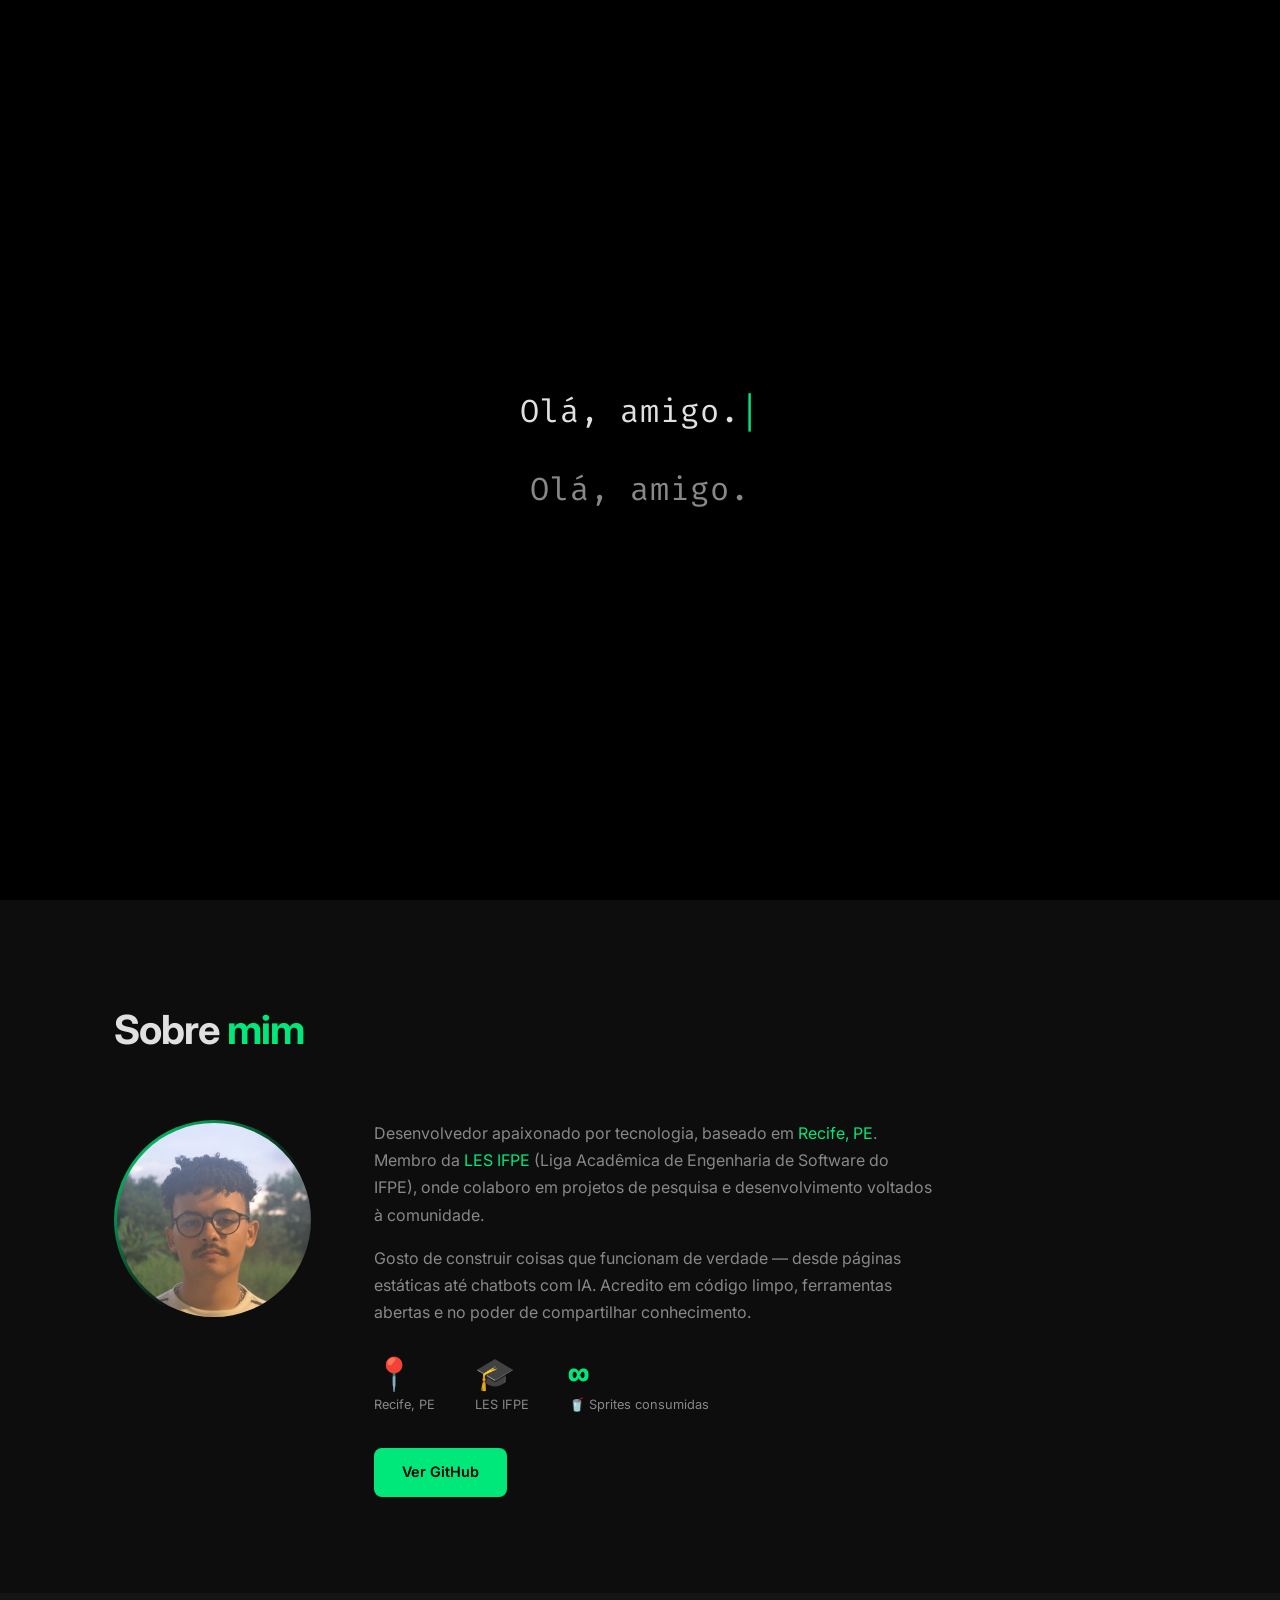
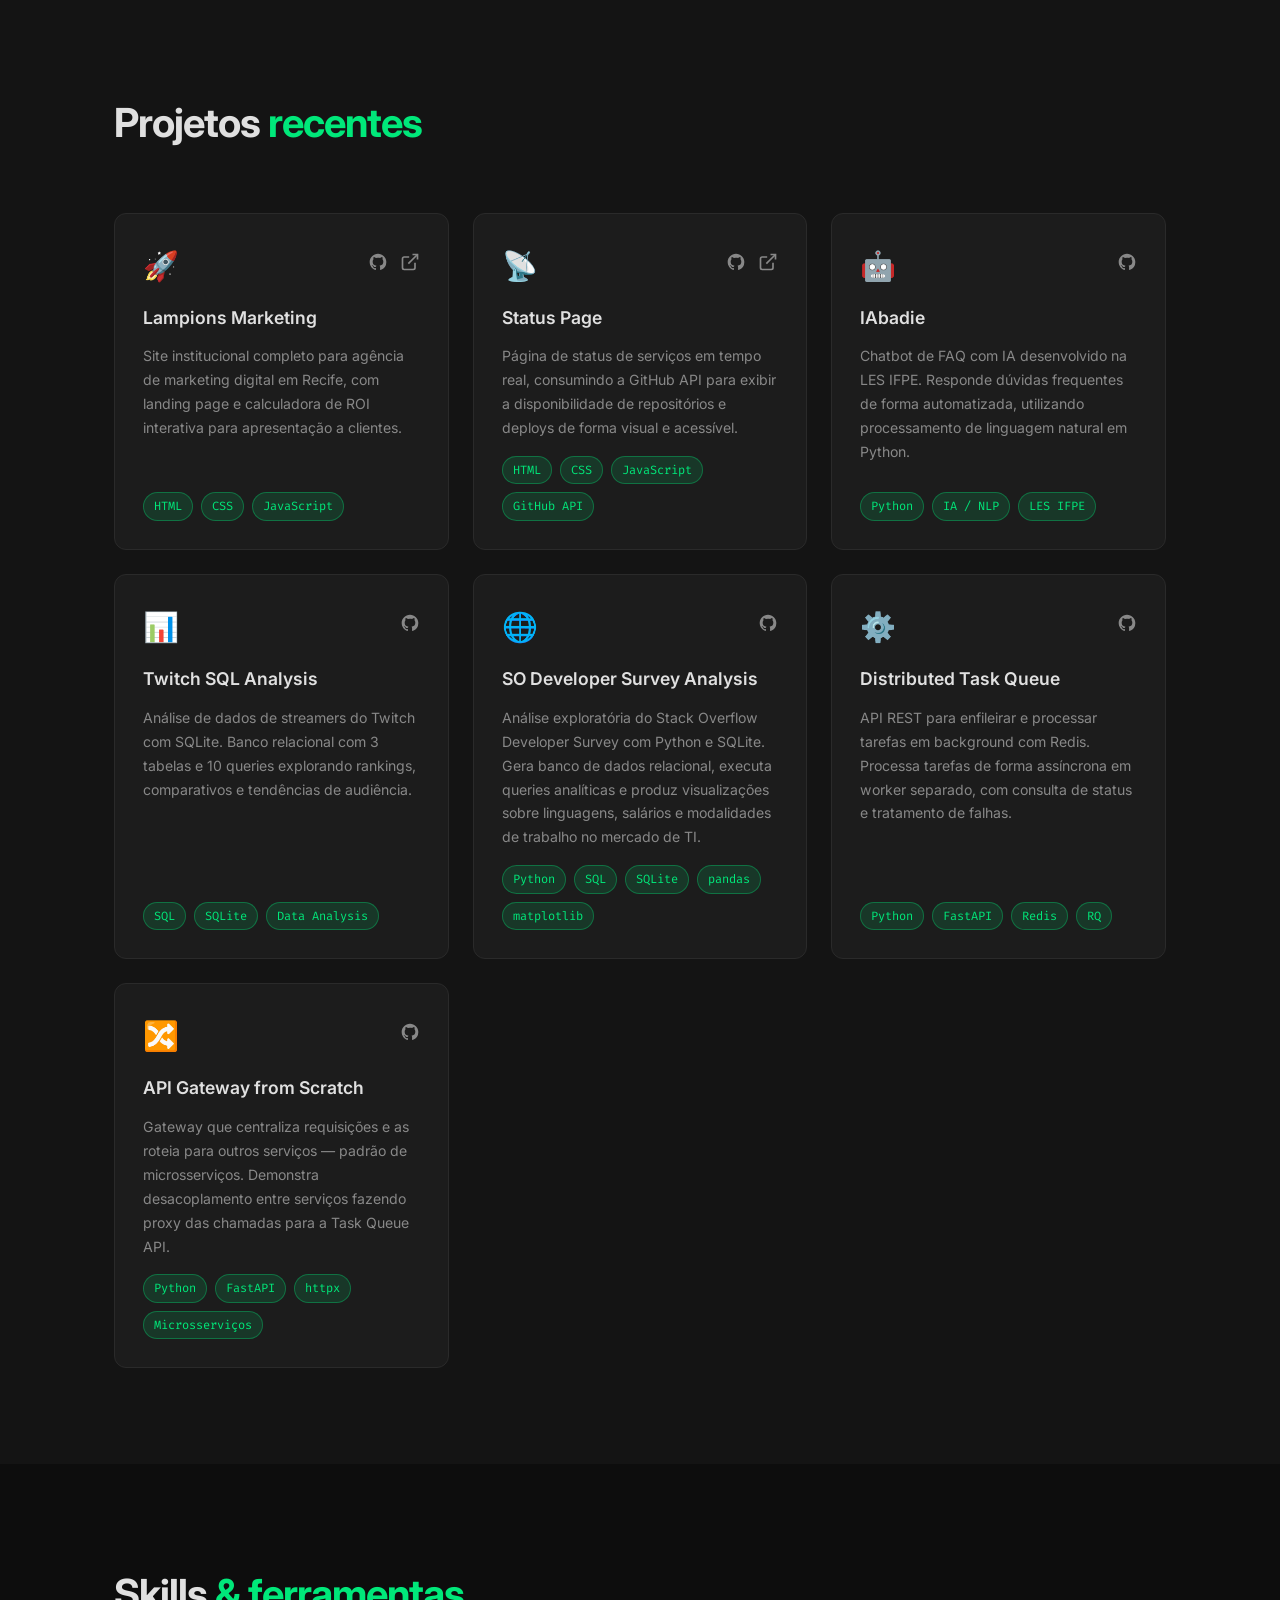
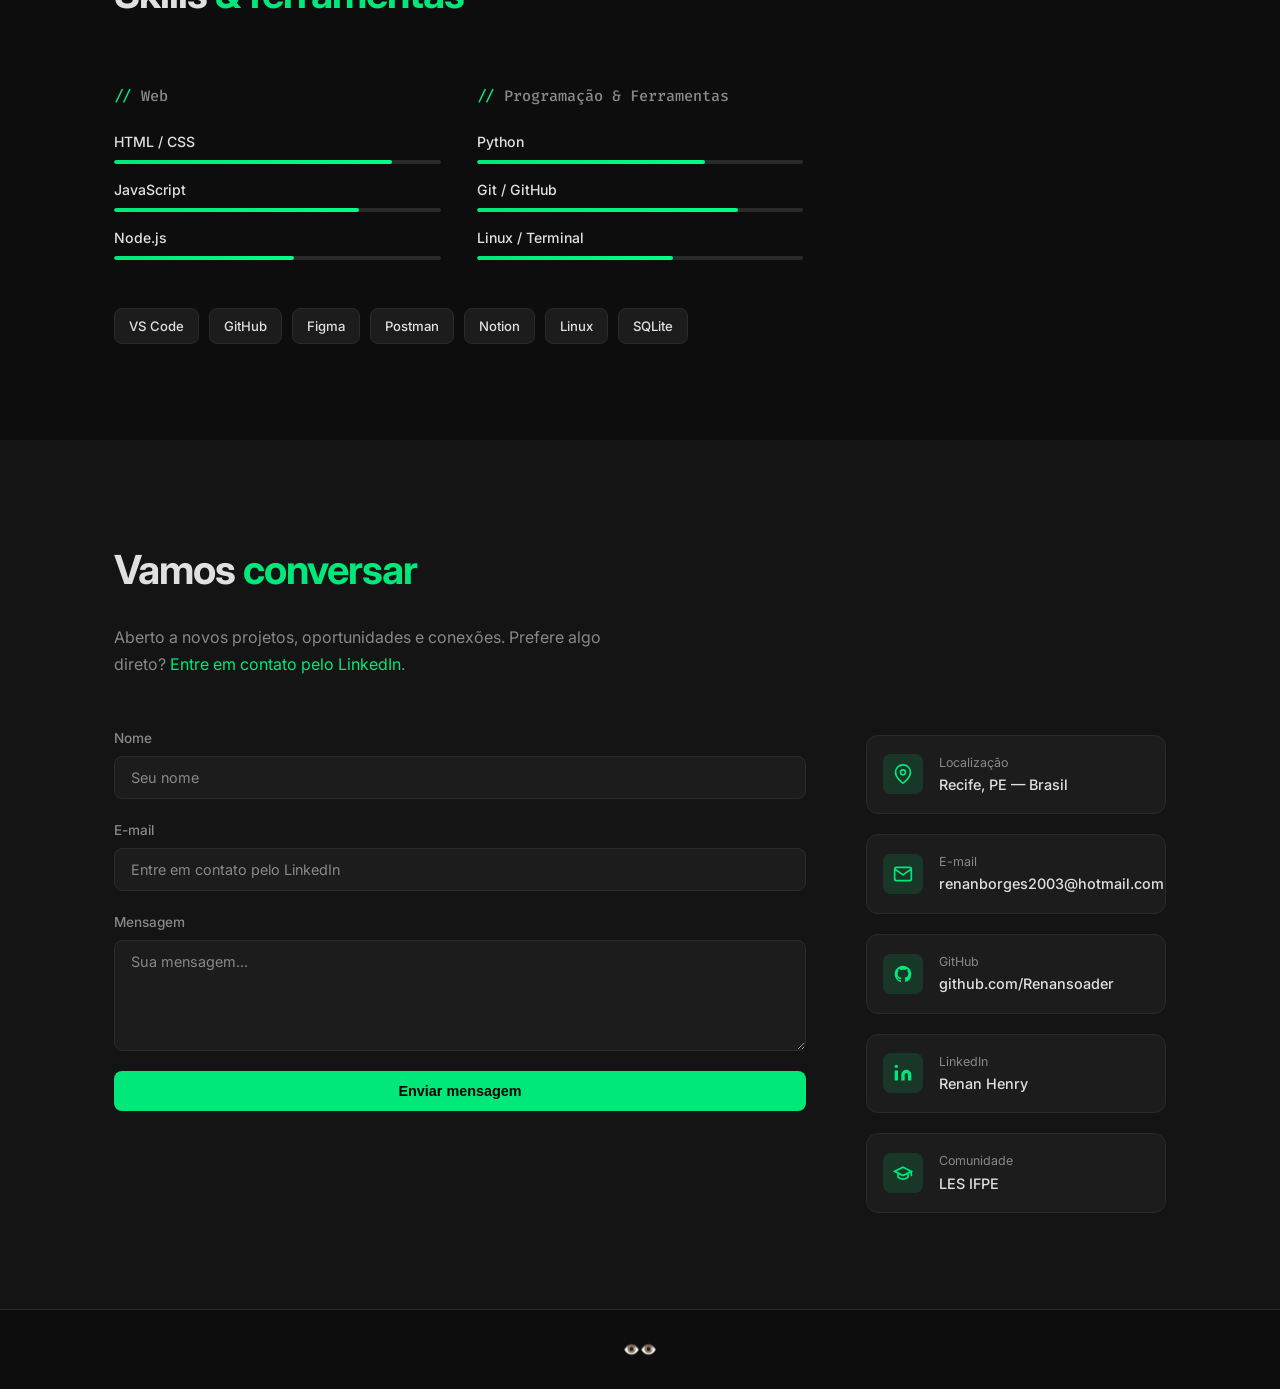
==== index.html @ cda2186a "fix: renomeia index corretamente" ====
<!DOCTYPE html>
<html lang="pt-BR">
<head>
  <meta charset="UTF-8" />
  <meta name="viewport" content="width=device-width, initial-scale=1.0" />
  <title>Renan Henry — Desenvolvedor</title>
  <link rel="stylesheet" href="style.css" />
  <link rel="preconnect" href="https://fonts.googleapis.com" />
  <link rel="preconnect" href="https://fonts.gstatic.com" crossorigin />
  <link href="https://fonts.googleapis.com/css2?family=Inter:wght@300;400;500;600;700&family=Fira+Code:wght@400;500&display=swap" rel="stylesheet" />
</head>
<body>

  <!-- SPLASH -->
  <div id="splash" aria-hidden="true">
    <div class="splash__inner">
      <p class="splash__line" id="splashTyped"></p>
      <p class="splash__line splash__line--fade" id="splashFade">Olá, amigo.</p>
    </div>
  </div>

  <!-- NAV -->
  <header class="nav" id="nav">
    <div class="nav__inner">
      <a href="#hero" class="nav__logo">rh<span class="accent">.</span></a>
      <button class="nav__burger" id="burger" aria-label="Abrir menu">
        <span></span><span></span><span></span>
      </button>
      <nav class="nav__links" id="navLinks">
        <a href="#about">Sobre</a>
        <a href="#projects">Projetos</a>
        <a href="#skills">Skills</a>
        <a href="#contact">Contato</a>
      </nav>
    </div>
  </header>

  <!-- HERO -->
  <section class="hero" id="hero">
    <div class="hero__bg"></div>
    <div class="hero__content">
      <h1 class="hero__name">Renan<br /><span class="accent">Henry</span></h1>
      <p class="hero__role"><span class="typed" id="typed"></span><span class="cursor">|</span></p>
      <div class="hero__actions">
        <a href="#projects" class="btn btn--primary">Ver projetos</a>
        <a href="#contact" class="btn btn--ghost">Falar comigo</a>
      </div>
    </div>
    <div class="hero__scroll">
      <span></span>
    </div>
  </section>

  <!-- SOBRE -->
  <section class="section" id="about">
    <div class="container">
      <h2 class="section__title">Sobre <span class="accent">mim</span></h2>
      <div class="about__grid">
        <div class="about__avatar">
          <div class="avatar-ring">
            <img src="foto.jpg" alt="Renan Henry" class="avatar-photo" />
          </div>
        </div>
        <div class="about__text">
          <p>
            Desenvolvedor apaixonado por tecnologia, baseado em <span class="accent">Recife, PE</span>.
            Membro da <a href="https://lesifpe.com.br/" target="_blank" rel="noopener" class="accent">LES IFPE</a> (Liga Acadêmica de Engenharia de Software do IFPE), onde
            colaboro em projetos de pesquisa e desenvolvimento voltados à comunidade.
          </p>
          <p>
            Gosto de construir coisas que funcionam de verdade — desde páginas estáticas até chatbots
            com IA. Acredito em código limpo, ferramentas abertas e no poder de compartilhar
            conhecimento.
          </p>
          <div class="about__facts">
            <div class="fact">
              <span class="fact__number accent">📍</span>
              <span class="fact__label">Recife, PE</span>
            </div>
            <div class="fact">
              <span class="fact__number accent">🎓</span>
              <span class="fact__label">LES IFPE</span>
            </div>
            <div class="fact">
              <span class="fact__number accent">∞</span>
              <span class="fact__label">🥤 Sprites consumidas</span>
            </div>
          </div>
          <a href="https://github.com/Renansoader" target="_blank" rel="noopener" class="btn btn--primary">Ver GitHub</a>
        </div>
      </div>
    </div>
  </section>

  <!-- PROJETOS -->
  <section class="section section--alt" id="projects">
    <div class="container">
      <h2 class="section__title">Projetos <span class="accent">recentes</span></h2>
      <div class="projects__grid">

        <article class="card" data-aos>
          <div class="card__header">
            <span class="card__icon">🚀</span>
            <div class="card__links">
              <a href="https://github.com/Renansoader/lampions" target="_blank" rel="noopener" aria-label="GitHub">
                <svg viewBox="0 0 24 24" fill="currentColor" width="20" height="20"><path d="M12 2C6.477 2 2 6.484 2 12.017c0 4.425 2.865 8.18 6.839 9.504.5.092.682-.217.682-.483 0-.237-.008-.868-.013-1.703-2.782.605-3.369-1.343-3.369-1.343-.454-1.158-1.11-1.466-1.11-1.466-.908-.62.069-.608.069-.608 1.003.07 1.531 1.032 1.531 1.032.892 1.53 2.341 1.088 2.91.832.092-.647.35-1.088.636-1.338-2.22-.253-4.555-1.113-4.555-4.951 0-1.093.39-1.988 1.029-2.688-.103-.253-.446-1.272.098-2.65 0 0 .84-.27 2.75 1.026A9.564 9.564 0 0112 6.844c.85.004 1.705.115 2.504.337 1.909-1.296 2.747-1.027 2.747-1.027.546 1.379.202 2.398.1 2.651.64.7 1.028 1.595 1.028 2.688 0 3.848-2.339 4.695-4.566 4.943.359.309.678.92.678 1.855 0 1.338-.012 2.419-.012 2.747 0 .268.18.58.688.482A10.019 10.019 0 0022 12.017C22 6.484 17.522 2 12 2z"/></svg>
              </a>
              <a href="https://renansoader.github.io/lampions" target="_blank" rel="noopener" aria-label="Demo">
                <svg viewBox="0 0 24 24" fill="none" stroke="currentColor" stroke-width="2" width="20" height="20"><path d="M18 13v6a2 2 0 01-2 2H5a2 2 0 01-2-2V8a2 2 0 012-2h6"/><polyline points="15 3 21 3 21 9"/><line x1="10" y1="14" x2="21" y2="3"/></svg>
              </a>
            </div>
          </div>
          <h3 class="card__title">Lampions Marketing</h3>
          <p class="card__desc">Site institucional completo para agência de marketing digital em Recife, com landing page e calculadora de ROI interativa para apresentação a clientes.</p>
          <div class="card__tags">
            <span class="tag">HTML</span>
            <span class="tag">CSS</span>
            <span class="tag">JavaScript</span>
          </div>
        </article>

        <article class="card" data-aos>
          <div class="card__header">
            <span class="card__icon">📡</span>
            <div class="card__links">
              <a href="https://github.com/Renansoader/status" target="_blank" rel="noopener" aria-label="GitHub">
                <svg viewBox="0 0 24 24" fill="currentColor" width="20" height="20"><path d="M12 2C6.477 2 2 6.484 2 12.017c0 4.425 2.865 8.18 6.839 9.504.5.092.682-.217.682-.483 0-.237-.008-.868-.013-1.703-2.782.605-3.369-1.343-3.369-1.343-.454-1.158-1.11-1.466-1.11-1.466-.908-.62.069-.608.069-.608 1.003.07 1.531 1.032 1.531 1.032.892 1.53 2.341 1.088 2.91.832.092-.647.35-1.088.636-1.338-2.22-.253-4.555-1.113-4.555-4.951 0-1.093.39-1.988 1.029-2.688-.103-.253-.446-1.272.098-2.65 0 0 .84-.27 2.75 1.026A9.564 9.564 0 0112 6.844c.85.004 1.705.115 2.504.337 1.909-1.296 2.747-1.027 2.747-1.027.546 1.379.202 2.398.1 2.651.64.7 1.028 1.595 1.028 2.688 0 3.848-2.339 4.695-4.566 4.943.359.309.678.92.678 1.855 0 1.338-.012 2.419-.012 2.747 0 .268.18.58.688.482A10.019 10.019 0 0022 12.017C22 6.484 17.522 2 12 2z"/></svg>
              </a>
              <a href="https://renansoader.github.io/status" target="_blank" rel="noopener" aria-label="Demo">
                <svg viewBox="0 0 24 24" fill="none" stroke="currentColor" stroke-width="2" width="20" height="20"><path d="M18 13v6a2 2 0 01-2 2H5a2 2 0 01-2-2V8a2 2 0 012-2h6"/><polyline points="15 3 21 3 21 9"/><line x1="10" y1="14" x2="21" y2="3"/></svg>
              </a>
            </div>
          </div>
          <h3 class="card__title">Status Page</h3>
          <p class="card__desc">Página de status de serviços em tempo real, consumindo a GitHub API para exibir a disponibilidade de repositórios e deploys de forma visual e acessível.</p>
          <div class="card__tags">
            <span class="tag">HTML</span>
            <span class="tag">CSS</span>
            <span class="tag">JavaScript</span>
            <span class="tag">GitHub API</span>
          </div>
        </article>

        <article class="card" data-aos>
          <div class="card__header">
            <span class="card__icon">🤖</span>
            <div class="card__links">
              <a href="https://github.com/Renansoader" target="_blank" rel="noopener" aria-label="GitHub">
                <svg viewBox="0 0 24 24" fill="currentColor" width="20" height="20"><path d="M12 2C6.477 2 2 6.484 2 12.017c0 4.425 2.865 8.18 6.839 9.504.5.092.682-.217.682-.483 0-.237-.008-.868-.013-1.703-2.782.605-3.369-1.343-3.369-1.343-.454-1.158-1.11-1.466-1.11-1.466-.908-.62.069-.608.069-.608 1.003.07 1.531 1.032 1.531 1.032.892 1.53 2.341 1.088 2.91.832.092-.647.35-1.088.636-1.338-2.22-.253-4.555-1.113-4.555-4.951 0-1.093.39-1.988 1.029-2.688-.103-.253-.446-1.272.098-2.65 0 0 .84-.27 2.75 1.026A9.564 9.564 0 0112 6.844c.85.004 1.705.115 2.504.337 1.909-1.296 2.747-1.027 2.747-1.027.546 1.379.202 2.398.1 2.651.64.7 1.028 1.595 1.028 2.688 0 3.848-2.339 4.695-4.566 4.943.359.309.678.92.678 1.855 0 1.338-.012 2.419-.012 2.747 0 .268.18.58.688.482A10.019 10.019 0 0022 12.017C22 6.484 17.522 2 12 2z"/></svg>
              </a>
            </div>
          </div>
          <h3 class="card__title">IAbadie</h3>
          <p class="card__desc">Chatbot de FAQ com IA desenvolvido na LES IFPE. Responde dúvidas frequentes de forma automatizada, utilizando processamento de linguagem natural em Python.</p>
          <div class="card__tags">
            <span class="tag">Python</span>
            <span class="tag">IA / NLP</span>
            <span class="tag">LES IFPE</span>
          </div>
        </article>

        <article class="card" data-aos>
          <div class="card__header">
            <span class="card__icon">📊</span>
            <div class="card__links">
              <a href="https://github.com/Renansoader/twitch-sql-project" target="_blank" rel="noopener" aria-label="GitHub">
                <svg viewBox="0 0 24 24" fill="currentColor" width="20" height="20"><path d="M12 2C6.477 2 2 6.484 2 12.017c0 4.425 2.865 8.18 6.839 9.504.5.092.682-.217.682-.483 0-.237-.008-.868-.013-1.703-2.782.605-3.369-1.343-3.369-1.343-.454-1.158-1.11-1.466-1.11-1.466-.908-.62.069-.608.069-.608 1.003.07 1.531 1.032 1.531 1.032.892 1.53 2.341 1.088 2.91.832.092-.647.35-1.088.636-1.338-2.22-.253-4.555-1.113-4.555-4.951 0-1.093.39-1.988 1.029-2.688-.103-.253-.446-1.272.098-2.65 0 0 .84-.27 2.75 1.026A9.564 9.564 0 0112 6.844c.85.004 1.705.115 2.504.337 1.909-1.296 2.747-1.027 2.747-1.027.546 1.379.202 2.398.1 2.651.64.7 1.028 1.595 1.028 2.688 0 3.848-2.339 4.695-4.566 4.943.359.309.678.92.678 1.855 0 1.338-.012 2.419-.012 2.747 0 .268.18.58.688.482A10.019 10.019 0 0022 12.017C22 6.484 17.522 2 12 2z"/></svg>
              </a>
            </div>
          </div>
          <h3 class="card__title">Twitch SQL Analysis</h3>
          <p class="card__desc">Análise de dados de streamers do Twitch com SQLite. Banco relacional com 3 tabelas e 10 queries explorando rankings, comparativos e tendências de audiência.</p>
          <div class="card__tags">
            <span class="tag">SQL</span>
            <span class="tag">SQLite</span>
            <span class="tag">Data Analysis</span>
          </div>
        </article>

        <article class="card" data-aos>
          <div class="card__header">
            <span class="card__icon">🌐</span>
            <div class="card__links">
              <a href="https://github.com/Renansoader/so-dev-survey-analysis" target="_blank" rel="noopener" aria-label="GitHub">
                <svg viewBox="0 0 24 24" fill="currentColor" width="20" height="20"><path d="M12 2C6.477 2 2 6.484 2 12.017c0 4.425 2.865 8.18 6.839 9.504.5.092.682-.217.682-.483 0-.237-.008-.868-.013-1.703-2.782.605-3.369-1.343-3.369-1.343-.454-1.158-1.11-1.466-1.11-1.466-.908-.62.069-.608.069-.608 1.003.07 1.531 1.032 1.531 1.032.892 1.53 2.341 1.088 2.91.832.092-.647.35-1.088.636-1.338-2.22-.253-4.555-1.113-4.555-4.951 0-1.093.39-1.988 1.029-2.688-.103-.253-.446-1.272.098-2.65 0 0 .84-.27 2.75 1.026A9.564 9.564 0 0112 6.844c.85.004 1.705.115 2.504.337 1.909-1.296 2.747-1.027 2.747-1.027.546 1.379.202 2.398.1 2.651.64.7 1.028 1.595 1.028 2.688 0 3.848-2.339 4.695-4.566 4.943.359.309.678.92.678 1.855 0 1.338-.012 2.419-.012 2.747 0 .268.18.58.688.482A10.019 10.019 0 0022 12.017C22 6.484 17.522 2 12 2z"/></svg>
              </a>
            </div>
          </div>
          <h3 class="card__title">SO Developer Survey Analysis</h3>
          <p class="card__desc">Análise exploratória do Stack Overflow Developer Survey com Python e SQLite. Gera banco de dados relacional, executa queries analíticas e produz visualizações sobre linguagens, salários e modalidades de trabalho no mercado de TI.</p>
          <div class="card__tags">
            <span class="tag">Python</span>
            <span class="tag">SQL</span>
            <span class="tag">SQLite</span>
            <span class="tag">pandas</span>
            <span class="tag">matplotlib</span>
          </div>
        </article>

        <article class="card" data-aos>
          <div class="card__header">
            <span class="card__icon">⚙️</span>
            <div class="card__links">
              <a href="https://github.com/Renansoader/distributed-task-queue" target="_blank" rel="noopener" aria-label="GitHub">
                <svg viewBox="0 0 24 24" fill="currentColor" width="20" height="20"><path d="M12 2C6.477 2 2 6.484 2 12.017c0 4.425 2.865 8.18 6.839 9.504.5.092.682-.217.682-.483 0-.237-.008-.868-.013-1.703-2.782.605-3.369-1.343-3.369-1.343-.454-1.158-1.11-1.466-1.11-1.466-.908-.62.069-.608.069-.608 1.003.07 1.531 1.032 1.531 1.032.892 1.53 2.341 1.088 2.91.832.092-.647.35-1.088.636-1.338-2.22-.253-4.555-1.113-4.555-4.951 0-1.093.39-1.988 1.029-2.688-.103-.253-.446-1.272.098-2.65 0 0 .84-.27 2.75 1.026A9.564 9.564 0 0112 6.844c.85.004 1.705.115 2.504.337 1.909-1.296 2.747-1.027 2.747-1.027.546 1.379.202 2.398.1 2.651.64.7 1.028 1.595 1.028 2.688 0 3.848-2.339 4.695-4.566 4.943.359.309.678.92.678 1.855 0 1.338-.012 2.419-.012 2.747 0 .268.18.58.688.482A10.019 10.019 0 0022 12.017C22 6.484 17.522 2 12 2z"/></svg>
              </a>
            </div>
          </div>
          <h3 class="card__title">Distributed Task Queue</h3>
          <p class="card__desc">API REST para enfileirar e processar tarefas em background com Redis. Processa tarefas de forma assíncrona em worker separado, com consulta de status e tratamento de falhas.</p>
          <div class="card__tags">
            <span class="tag">Python</span>
            <span class="tag">FastAPI</span>
            <span class="tag">Redis</span>
            <span class="tag">RQ</span>
          </div>
        </article>

        <article class="card" data-aos>
          <div class="card__header">
            <span class="card__icon">🔀</span>
            <div class="card__links">
              <a href="https://github.com/Renansoader/api-gateway" target="_blank" rel="noopener" aria-label="GitHub">
                <svg viewBox="0 0 24 24" fill="currentColor" width="20" height="20"><path d="M12 2C6.477 2 2 6.484 2 12.017c0 4.425 2.865 8.18 6.839 9.504.5.092.682-.217.682-.483 0-.237-.008-.868-.013-1.703-2.782.605-3.369-1.343-3.369-1.343-.454-1.158-1.11-1.466-1.11-1.466-.908-.62.069-.608.069-.608 1.003.07 1.531 1.032 1.531 1.032.892 1.53 2.341 1.088 2.91.832.092-.647.35-1.088.636-1.338-2.22-.253-4.555-1.113-4.555-4.951 0-1.093.39-1.988 1.029-2.688-.103-.253-.446-1.272.098-2.65 0 0 .84-.27 2.75 1.026A9.564 9.564 0 0112 6.844c.85.004 1.705.115 2.504.337 1.909-1.296 2.747-1.027 2.747-1.027.546 1.379.202 2.398.1 2.651.64.7 1.028 1.595 1.028 2.688 0 3.848-2.339 4.695-4.566 4.943.359.309.678.92.678 1.855 0 1.338-.012 2.419-.012 2.747 0 .268.18.58.688.482A10.019 10.019 0 0022 12.017C22 6.484 17.522 2 12 2z"/></svg>
              </a>
            </div>
          </div>
          <h3 class="card__title">API Gateway from Scratch</h3>
          <p class="card__desc">Gateway que centraliza requisições e as roteia para outros serviços — padrão de microsserviços. Demonstra desacoplamento entre serviços fazendo proxy das chamadas para a Task Queue API.</p>
          <div class="card__tags">
            <span class="tag">Python</span>
            <span class="tag">FastAPI</span>
            <span class="tag">httpx</span>
            <span class="tag">Microsserviços</span>
          </div>
        </article>

      </div>
    </div>
  </section>

  <!-- SKILLS -->
  <section class="section" id="skills">
    <div class="container">
      <h2 class="section__title">Skills <span class="accent">&amp; ferramentas</span></h2>
      <div class="skills__grid">

        <div class="skill-group" data-aos>
          <h3 class="skill-group__title">
            <span class="accent">//</span> Web
          </h3>
          <ul class="skill-list">
            <li class="skill-item">
              <span class="skill-item__name">HTML / CSS</span>
              <div class="skill-bar"><div class="skill-bar__fill" style="--w:85%"></div></div>
            </li>
            <li class="skill-item">
              <span class="skill-item__name">JavaScript</span>
              <div class="skill-bar"><div class="skill-bar__fill" style="--w:75%"></div></div>
            </li>
            <li class="skill-item">
              <span class="skill-item__name">Node.js</span>
              <div class="skill-bar"><div class="skill-bar__fill" style="--w:55%"></div></div>
            </li>
          </ul>
        </div>

        <div class="skill-group" data-aos>
          <h3 class="skill-group__title">
            <span class="accent">//</span> Programação &amp; Ferramentas
          </h3>
          <ul class="skill-list">
            <li class="skill-item">
              <span class="skill-item__name">Python</span>
              <div class="skill-bar"><div class="skill-bar__fill" style="--w:70%"></div></div>
            </li>
            <li class="skill-item">
              <span class="skill-item__name">Git / GitHub</span>
              <div class="skill-bar"><div class="skill-bar__fill" style="--w:80%"></div></div>
            </li>
            <li class="skill-item">
              <span class="skill-item__name">Linux / Terminal</span>
              <div class="skill-bar"><div class="skill-bar__fill" style="--w:60%"></div></div>
            </li>
          </ul>
        </div>

      </div>

      <div class="badges">
        <span class="badge">VS Code</span>
        <span class="badge">GitHub</span>
        <span class="badge">Figma</span>
        <span class="badge">Postman</span>
        <span class="badge">Notion</span>
        <span class="badge">Linux</span>
        <span class="badge">SQLite</span>
      </div>
    </div>
  </section>

  <!-- CONTATO -->
  <section class="section section--alt" id="contact">
    <div class="container">
      <h2 class="section__title">Vamos <span class="accent">conversar</span></h2>
      <p class="contact__sub">Aberto a novos projetos, oportunidades e conexões. Prefere algo direto? <a href="https://www.linkedin.com/in/renanhenry/" target="_blank" rel="noopener" class="accent">Entre em contato pelo LinkedIn</a>.</p>

      <div class="contact__layout">
        <form class="form" id="contactForm" action="https://formspree.io/f/xzdlabdl" method="POST" novalidate>
          <div class="form__group">
            <label for="name">Nome</label>
            <input type="text" id="name" name="name" placeholder="Seu nome" required />
          </div>
          <div class="form__group">
            <label for="email">E-mail</label>
            <input type="email" id="email" name="email" placeholder="Entre em contato pelo LinkedIn" required />
          </div>
          <div class="form__group">
            <label for="message">Mensagem</label>
            <textarea id="message" name="message" rows="5" placeholder="Sua mensagem..." required></textarea>
          </div>
          <button type="submit" class="btn btn--primary btn--full" id="submitBtn">
            Enviar mensagem
          </button>
          <p class="form__feedback" id="formFeedback"></p>
        </form>

        <div class="contact__info">
          <div class="contact-link">
            <div class="contact-link__icon">
              <svg viewBox="0 0 24 24" fill="none" stroke="currentColor" stroke-width="2" width="20" height="20"><path d="M21 10c0 7-9 13-9 13s-9-6-9-13a9 9 0 0118 0z"/><circle cx="12" cy="10" r="3"/></svg>
            </div>
            <div>
              <span class="contact-link__label">Localização</span>
              <span class="contact-link__value">Recife, PE — Brasil</span>
            </div>
          </div>
          <a href="mailto:renanborges2003@hotmail.com" class="contact-link">
            <div class="contact-link__icon">
              <svg viewBox="0 0 24 24" fill="none" stroke="currentColor" stroke-width="2" width="20" height="20"><path d="M4 4h16c1.1 0 2 .9 2 2v12c0 1.1-.9 2-2 2H4c-1.1 0-2-.9-2-2V6c0-1.1.9-2 2-2z"/><polyline points="22,6 12,13 2,6"/></svg>
            </div>
            <div>
              <span class="contact-link__label">E-mail</span>
              <span class="contact-link__value">renanborges2003@hotmail.com</span>
            </div>
          </a>
          <a href="https://github.com/Renansoader" target="_blank" rel="noopener" class="contact-link">
            <div class="contact-link__icon">
              <svg viewBox="0 0 24 24" fill="currentColor" width="20" height="20"><path d="M12 2C6.477 2 2 6.484 2 12.017c0 4.425 2.865 8.18 6.839 9.504.5.092.682-.217.682-.483 0-.237-.008-.868-.013-1.703-2.782.605-3.369-1.343-3.369-1.343-.454-1.158-1.11-1.466-1.11-1.466-.908-.62.069-.608.069-.608 1.003.07 1.531 1.032 1.531 1.032.892 1.53 2.341 1.088 2.91.832.092-.647.35-1.088.636-1.338-2.22-.253-4.555-1.113-4.555-4.951 0-1.093.39-1.988 1.029-2.688-.103-.253-.446-1.272.098-2.65 0 0 .84-.27 2.75 1.026A9.564 9.564 0 0112 6.844c.85.004 1.705.115 2.504.337 1.909-1.296 2.747-1.027 2.747-1.027.546 1.379.202 2.398.1 2.651.64.7 1.028 1.595 1.028 2.688 0 3.848-2.339 4.695-4.566 4.943.359.309.678.92.678 1.855 0 1.338-.012 2.419-.012 2.747 0 .268.18.58.688.482A10.019 10.019 0 0022 12.017C22 6.484 17.522 2 12 2z"/></svg>
            </div>
            <div>
              <span class="contact-link__label">GitHub</span>
              <span class="contact-link__value">github.com/Renansoader</span>
            </div>
          </a>
          <a href="https://www.linkedin.com/in/renanhenry/" target="_blank" rel="noopener" class="contact-link">
            <div class="contact-link__icon">
              <svg viewBox="0 0 24 24" fill="currentColor" width="20" height="20"><path d="M16 8a6 6 0 016 6v7h-4v-7a2 2 0 00-2-2 2 2 0 00-2 2v7h-4v-7a6 6 0 016-6zM2 9h4v12H2z"/><circle cx="4" cy="4" r="2"/></svg>
            </div>
            <div>
              <span class="contact-link__label">LinkedIn</span>
              <span class="contact-link__value">Renan Henry</span>
            </div>
          </a>
          <a href="https://lesifpe.com.br/" target="_blank" rel="noopener" class="contact-link">
            <div class="contact-link__icon">
              <svg viewBox="0 0 24 24" fill="none" stroke="currentColor" stroke-width="2" width="20" height="20"><path d="M22 10v6M2 10l10-5 10 5-10 5z"/><path d="M6 12v5c3 3 9 3 12 0v-5"/></svg>
            </div>
            <div>
              <span class="contact-link__label">Comunidade</span>
              <span class="contact-link__value">LES IFPE</span>
            </div>
          </a>
        </div>
      </div>
    </div>
  </section>

  <!-- FOOTER -->
  <footer class="footer">
    <p>👁️👁️</p>
  </footer>

  <script src="script.js"></script>
</body>
</html>
---- style.css ----
/* =========================================================
   Renan Henry Portfolio — style.css
   ========================================================= */

:root {
  --green: #00e87a;
  --green-dim: #00e87a22;
  --green-mid: #00e87a55;
  --bg: #0d0d0d;
  --bg2: #141414;
  --bg3: #1c1c1c;
  --border: #2a2a2a;
  --text: #e0e0e0;
  --text-muted: #888;
  --font: 'Inter', sans-serif;
  --mono: 'Fira Code', monospace;
  --radius: 12px;
  --nav-h: 68px;
  --transition: 0.3s ease;
}

*, *::before, *::after { box-sizing: border-box; margin: 0; padding: 0; }

html { scroll-behavior: smooth; scroll-padding-top: var(--nav-h); }

body {
  font-family: var(--font);
  background: var(--bg);
  color: var(--text);
  line-height: 1.7;
  -webkit-font-smoothing: antialiased;
}

a { color: inherit; text-decoration: none; }
img { display: block; max-width: 100%; }
ul { list-style: none; }

/* ---- SCROLLBAR ---- */
::-webkit-scrollbar { width: 6px; }
::-webkit-scrollbar-track { background: var(--bg); }
::-webkit-scrollbar-thumb { background: var(--green-mid); border-radius: 99px; }

/* ---- UTILS ---- */
.accent { color: var(--green); }
.container { max-width: 1100px; margin: 0 auto; padding: 0 24px; }

/* =========================================================
   SPLASH
   ========================================================= */
#splash {
  position: fixed;
  inset: 0;
  z-index: 999;
  background: #000;
  display: flex;
  align-items: center;
  justify-content: center;
  transition: opacity 0.7s ease;
}

#splash.splash--out {
  opacity: 0;
  pointer-events: none;
}

.splash__inner {
  display: flex;
  flex-direction: column;
  align-items: center;
  gap: 24px;
}

.splash__line {
  font-family: var(--mono);
  font-size: clamp(1.4rem, 4vw, 2rem);
  color: var(--text);
  min-height: 1.5em;
  letter-spacing: 1px;
}

.splash__cursor {
  color: var(--green);
  animation: blink 1s step-end infinite;
}

.splash__line--fade {
  opacity: 0;
  transition: opacity 0.8s ease;
  color: var(--text-muted);
}

.splash__line--visible {
  opacity: 1;
}

/* =========================================================
   NAV
   ========================================================= */
.nav {
  position: fixed;
  top: 0; left: 0; right: 0;
  height: var(--nav-h);
  z-index: 100;
  background: transparent;
  transition: background var(--transition), border-color var(--transition);
}

.nav.scrolled {
  background: rgba(13, 13, 13, 0.92);
  backdrop-filter: blur(12px);
  border-bottom: 1px solid var(--border);
}

.nav__inner {
  max-width: 1100px;
  margin: 0 auto;
  padding: 0 24px;
  height: 100%;
  display: flex;
  align-items: center;
  justify-content: space-between;
}

.nav__logo {
  font-family: var(--mono);
  font-size: 1.4rem;
  font-weight: 500;
  letter-spacing: -0.5px;
}

.nav__links {
  display: flex;
  gap: 36px;
}

.nav__links a {
  font-size: 0.9rem;
  font-weight: 500;
  color: var(--text-muted);
  transition: color var(--transition);
  position: relative;
}

.nav__links a::after {
  content: '';
  position: absolute;
  bottom: -3px; left: 0;
  width: 0; height: 1px;
  background: var(--green);
  transition: width var(--transition);
}

.nav__links a:hover { color: var(--green); }
.nav__links a:hover::after { width: 100%; }

.nav__burger {
  display: none;
  flex-direction: column;
  gap: 5px;
  background: none;
  border: none;
  cursor: pointer;
  padding: 4px;
}

.nav__burger span {
  display: block;
  width: 24px; height: 2px;
  background: var(--text);
  border-radius: 2px;
  transition: transform var(--transition), opacity var(--transition);
}

.nav__burger.open span:nth-child(1) { transform: translateY(7px) rotate(45deg); }
.nav__burger.open span:nth-child(2) { opacity: 0; }
.nav__burger.open span:nth-child(3) { transform: translateY(-7px) rotate(-45deg); }

/* =========================================================
   HERO
   ========================================================= */
.hero {
  min-height: 100vh;
  display: flex;
  align-items: center;
  justify-content: center;
  position: relative;
  overflow: hidden;
}

.hero__bg {
  position: absolute;
  inset: 0;
  background:
    radial-gradient(ellipse 60% 50% at 70% 50%, rgba(0, 232, 122, 0.07) 0%, transparent 70%),
    radial-gradient(ellipse 40% 40% at 20% 80%, rgba(0, 232, 122, 0.04) 0%, transparent 60%);
  pointer-events: none;
}

.hero__bg::before {
  content: '';
  position: absolute;
  inset: 0;
  background-image:
    linear-gradient(rgba(0,232,122,0.03) 1px, transparent 1px),
    linear-gradient(90deg, rgba(0,232,122,0.03) 1px, transparent 1px);
  background-size: 60px 60px;
  mask-image: radial-gradient(ellipse 80% 80% at center, black 30%, transparent 100%);
}

.hero__content {
  position: relative;
  z-index: 1;
  text-align: center;
  padding: var(--nav-h) 24px 0;
}

.hero__tag {
  font-family: var(--mono);
  font-size: 0.95rem;
  color: var(--green);
  margin-bottom: 12px;
  letter-spacing: 0.5px;
}

.hero__name {
  font-size: clamp(3rem, 9vw, 7rem);
  font-weight: 700;
  line-height: 1.05;
  letter-spacing: -2px;
  margin-bottom: 20px;
}

.hero__role {
  font-family: var(--mono);
  font-size: clamp(1rem, 2.5vw, 1.3rem);
  color: var(--text-muted);
  margin-bottom: 40px;
  min-height: 2em;
}

.typed { color: var(--text); }
.cursor {
  color: var(--green);
  animation: blink 1s step-end infinite;
}
@keyframes blink { 0%,100%{opacity:1} 50%{opacity:0} }

.hero__actions {
  display: flex;
  gap: 16px;
  justify-content: center;
  flex-wrap: wrap;
}

.hero__scroll {
  position: absolute;
  bottom: 36px;
  left: 50%;
  transform: translateX(-50%);
  width: 26px; height: 42px;
  border: 2px solid var(--border);
  border-radius: 13px;
  display: flex;
  justify-content: center;
  padding-top: 6px;
}

.hero__scroll span {
  width: 4px; height: 8px;
  background: var(--green);
  border-radius: 2px;
  animation: scrollDown 2s ease infinite;
}

@keyframes scrollDown {
  0% { transform: translateY(0); opacity: 1; }
  80% { transform: translateY(14px); opacity: 0; }
  100% { transform: translateY(0); opacity: 0; }
}

/* =========================================================
   BUTTONS
   ========================================================= */
.btn {
  display: inline-flex;
  align-items: center;
  gap: 8px;
  padding: 12px 28px;
  border-radius: 8px;
  font-weight: 600;
  font-size: 0.9rem;
  cursor: pointer;
  border: none;
  transition: all var(--transition);
  white-space: nowrap;
}

.btn--primary {
  background: var(--green);
  color: #000;
}
.btn--primary:hover {
  background: #00ff88;
  box-shadow: 0 0 24px rgba(0, 232, 122, 0.4);
  transform: translateY(-1px);
}

.btn--ghost {
  background: transparent;
  color: var(--green);
  border: 1px solid var(--green);
}
.btn--ghost:hover {
  background: var(--green-dim);
  transform: translateY(-1px);
}

.btn--full { width: 100%; justify-content: center; }

/* =========================================================
   SECTIONS
   ========================================================= */
.section { padding: 96px 0; }
.section--alt { background: var(--bg2); }

.section__title {
  font-size: clamp(1.8rem, 4vw, 2.5rem);
  font-weight: 700;
  letter-spacing: -1px;
  margin-bottom: 56px;
}

/* =========================================================
   ABOUT
   ========================================================= */
.about__grid {
  display: grid;
  grid-template-columns: auto 1fr;
  gap: 60px;
  align-items: start;
}

.avatar-ring {
  width: 200px; height: 200px;
  border-radius: 50%;
  padding: 3px;
  background: linear-gradient(135deg, var(--green), transparent 60%);
  flex-shrink: 0;
}

.avatar-placeholder {
  width: 100%; height: 100%;
  border-radius: 50%;
  background: var(--bg3);
  display: flex;
  align-items: center;
  justify-content: center;
  font-size: 2.5rem;
  font-weight: 700;
  color: var(--green);
  font-family: var(--mono);
}

.avatar-photo {
  width: 100%; height: 100%;
  border-radius: 50%;
  object-fit: cover;
  object-position: center top;
  display: block;
}

.about__text p {
  color: var(--text-muted);
  margin-bottom: 16px;
  max-width: 560px;
}

.about__facts {
  display: flex;
  gap: 40px;
  margin: 32px 0;
  flex-wrap: wrap;
}

.fact { display: flex; flex-direction: column; }
.fact__number { font-size: 2rem; font-weight: 700; font-family: var(--mono); line-height: 1; }
.fact__label { font-size: 0.8rem; color: var(--text-muted); margin-top: 4px; }

/* =========================================================
   PROJECTS
   ========================================================= */
.projects__grid {
  display: grid;
  grid-template-columns: repeat(auto-fill, minmax(280px, 1fr));
  gap: 24px;
}

.card {
  background: var(--bg3);
  border: 1px solid var(--border);
  border-radius: var(--radius);
  padding: 28px;
  transition: border-color var(--transition), transform var(--transition), box-shadow var(--transition);
  display: flex;
  flex-direction: column;
  gap: 12px;
}

.card:hover {
  border-color: var(--green);
  transform: translateY(-4px);
  box-shadow: 0 12px 40px rgba(0, 232, 122, 0.08);
}

.card__header {
  display: flex;
  justify-content: space-between;
  align-items: center;
}

.card__icon { font-size: 1.8rem; }

.card__links {
  display: flex;
  gap: 12px;
}

.card__links a {
  color: var(--text-muted);
  transition: color var(--transition);
}
.card__links a:hover { color: var(--green); }

.card__title { font-size: 1.1rem; font-weight: 600; }

.card__desc { font-size: 0.88rem; color: var(--text-muted); flex: 1; }

.card__tags {
  display: flex;
  flex-wrap: wrap;
  gap: 8px;
  margin-top: 4px;
}

.tag {
  font-family: var(--mono);
  font-size: 0.75rem;
  color: var(--green);
  background: var(--green-dim);
  border: 1px solid var(--green-mid);
  padding: 3px 10px;
  border-radius: 99px;
}

/* =========================================================
   SKILLS
   ========================================================= */
.skills__grid {
  display: grid;
  grid-template-columns: repeat(auto-fill, minmax(280px, 1fr));
  gap: 36px;
  margin-bottom: 48px;
}

.skill-group__title {
  font-family: var(--mono);
  font-size: 0.95rem;
  font-weight: 500;
  margin-bottom: 20px;
  color: var(--text-muted);
}

.skill-list { display: flex; flex-direction: column; gap: 14px; }

.skill-item { display: flex; flex-direction: column; gap: 6px; }

.skill-item__name { font-size: 0.88rem; font-weight: 500; }

.skill-bar {
  height: 4px;
  background: var(--border);
  border-radius: 99px;
  overflow: hidden;
}

.skill-bar__fill {
  height: 100%;
  width: 0;
  background: linear-gradient(90deg, var(--green), #00ff88);
  border-radius: 99px;
  transition: width 1s cubic-bezier(0.4, 0, 0.2, 1);
}

.skill-bar__fill.animate { width: var(--w); }

.badges {
  display: flex;
  flex-wrap: wrap;
  gap: 10px;
}

.badge {
  font-size: 0.82rem;
  font-weight: 500;
  padding: 6px 14px;
  background: var(--bg3);
  border: 1px solid var(--border);
  border-radius: 8px;
  transition: border-color var(--transition), color var(--transition);
}

.badge:hover {
  border-color: var(--green);
  color: var(--green);
}

/* =========================================================
   CONTACT
   ========================================================= */
.contact__sub {
  color: var(--text-muted);
  margin-top: -36px;
  margin-bottom: 48px;
  max-width: 520px;
}

.contact__layout {
  display: grid;
  grid-template-columns: 1fr 300px;
  gap: 60px;
  align-items: start;
}

.form { display: flex; flex-direction: column; gap: 20px; }

.form__group { display: flex; flex-direction: column; gap: 6px; }
.form__group label { font-size: 0.85rem; font-weight: 500; color: var(--text-muted); }

.form__group input,
.form__group textarea {
  background: var(--bg3);
  border: 1px solid var(--border);
  border-radius: 8px;
  padding: 12px 16px;
  color: var(--text);
  font-family: var(--font);
  font-size: 0.9rem;
  outline: none;
  resize: vertical;
  transition: border-color var(--transition), box-shadow var(--transition);
}

.form__group input:focus,
.form__group textarea:focus {
  border-color: var(--green);
  box-shadow: 0 0 0 3px var(--green-dim);
}

.form__group input::placeholder,
.form__group textarea::placeholder { color: var(--text-muted); }

.form__feedback {
  font-size: 0.88rem;
  min-height: 1.4em;
  transition: color var(--transition);
}

.form__feedback.success { color: var(--green); }
.form__feedback.error { color: #ff4d4d; }

.contact__info {
  display: flex;
  flex-direction: column;
  gap: 20px;
  padding-top: 8px;
}

.contact-link {
  display: flex;
  align-items: center;
  gap: 16px;
  padding: 16px;
  background: var(--bg3);
  border: 1px solid var(--border);
  border-radius: var(--radius);
  transition: border-color var(--transition), transform var(--transition);
}

.contact-link:hover {
  border-color: var(--green);
  transform: translateX(4px);
}

.contact-link__icon {
  width: 40px; height: 40px;
  background: var(--green-dim);
  border-radius: 8px;
  display: flex;
  align-items: center;
  justify-content: center;
  color: var(--green);
  flex-shrink: 0;
}

.contact-link__label {
  display: block;
  font-size: 0.78rem;
  color: var(--text-muted);
}

.contact-link__value {
  display: block;
  font-size: 0.9rem;
  font-weight: 500;
}

/* =========================================================
   FOOTER
   ========================================================= */
.footer {
  text-align: center;
  padding: 28px 24px;
  border-top: 1px solid var(--border);
  font-size: 0.85rem;
  color: var(--text-muted);
}

/* =========================================================
   ANIMATIONS — data-aos
   ========================================================= */
[data-aos] {
  opacity: 0;
  transform: translateY(24px);
  transition: opacity 0.6s ease, transform 0.6s ease;
}

[data-aos].aos-visible {
  opacity: 1;
  transform: translateY(0);
}

/* =========================================================
   RESPONSIVE
   ========================================================= */
@media (max-width: 900px) {
  .about__grid {
    grid-template-columns: 1fr;
    justify-items: center;
    text-align: center;
    gap: 36px;
  }
  .about__text p { margin: 0 auto 16px; }
  .about__facts { justify-content: center; }
  .contact__layout {
    grid-template-columns: 1fr;
    gap: 40px;
  }
  .contact__info { flex-direction: row; flex-wrap: wrap; }
  .contact-link { flex: 1 1 220px; }
}

@media (max-width: 640px) {
  .nav__links {
    position: fixed;
    top: var(--nav-h);
    left: 0; right: 0;
    background: rgba(13, 13, 13, 0.97);
    backdrop-filter: blur(12px);
    flex-direction: column;
    padding: 24px;
    gap: 24px;
    border-bottom: 1px solid var(--border);
    transform: translateY(-110%);
    transition: transform var(--transition);
  }
  .nav__links.open { transform: translateY(0); }
  .nav__burger { display: flex; }

  .hero__name { letter-spacing: -1px; }

  .skills__grid { grid-template-columns: 1fr; }
  .contact__info { flex-direction: column; }

  .section { padding: 72px 0; }
}
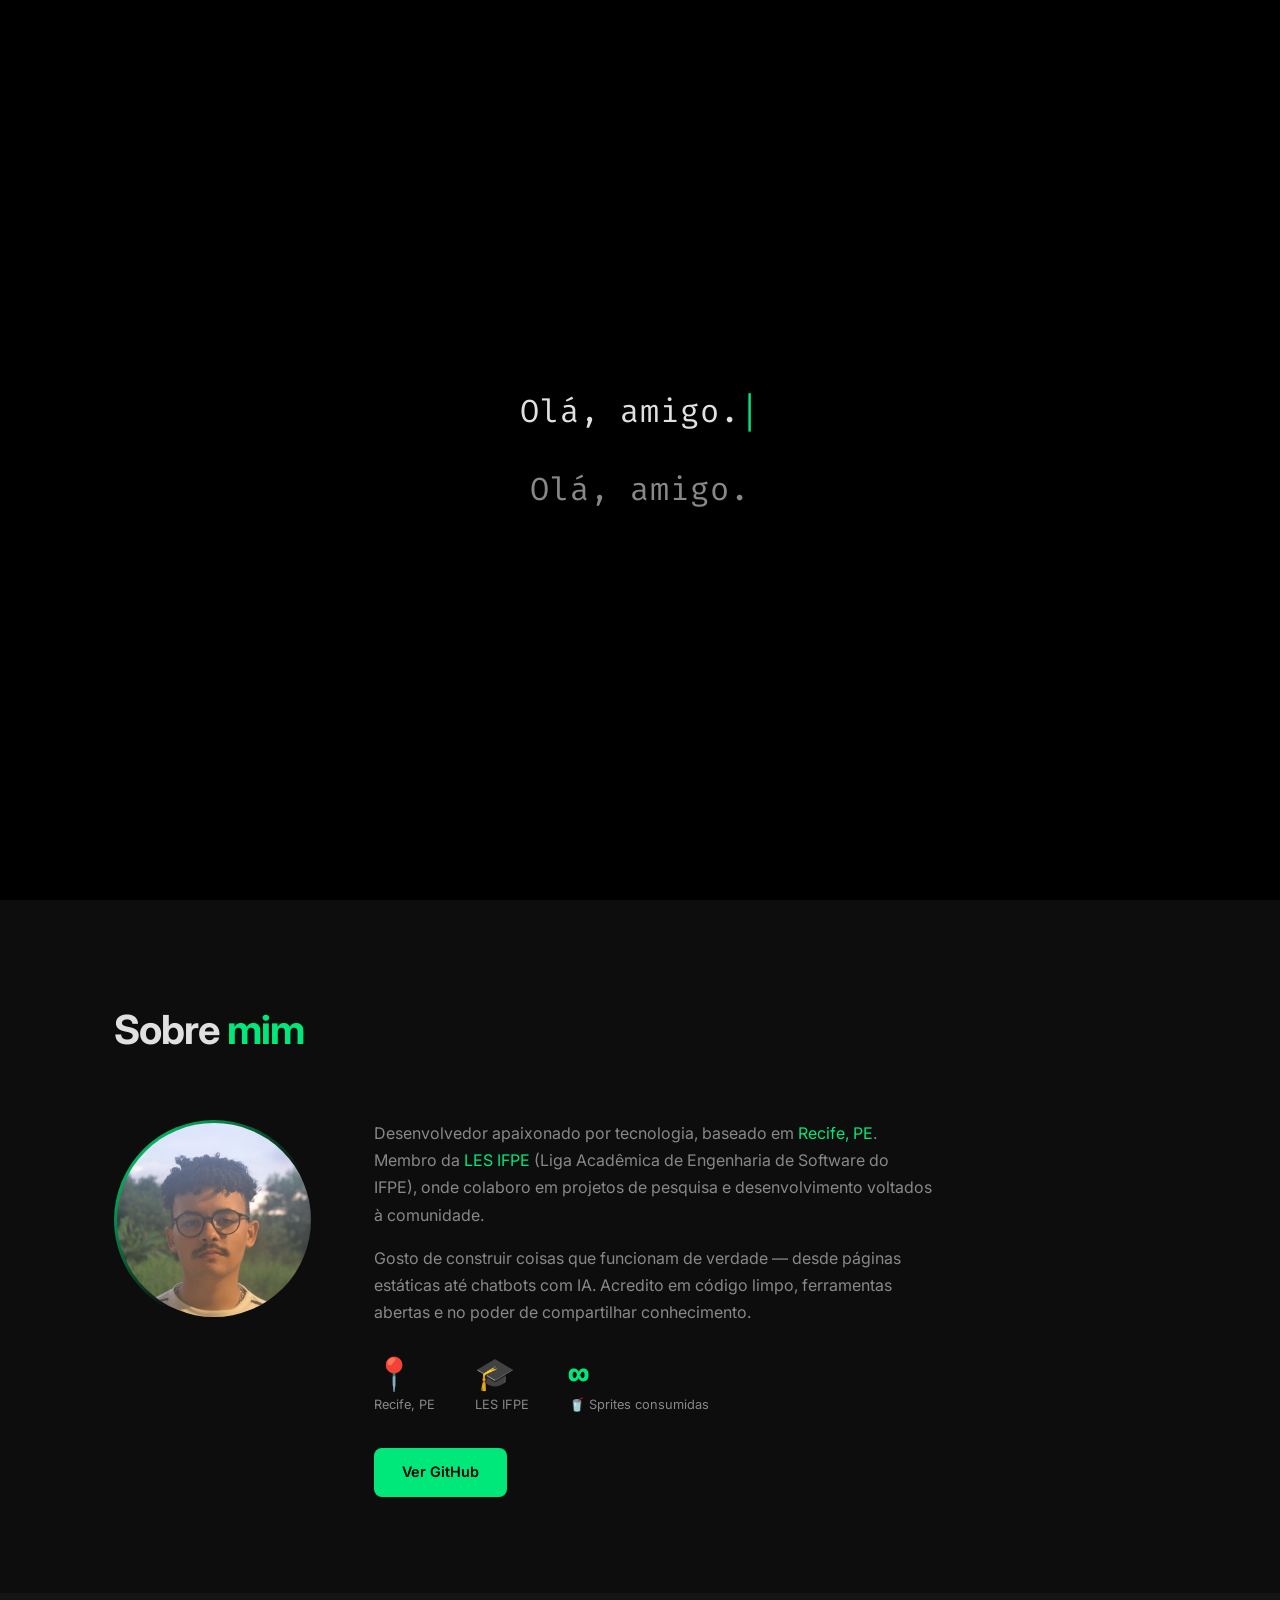
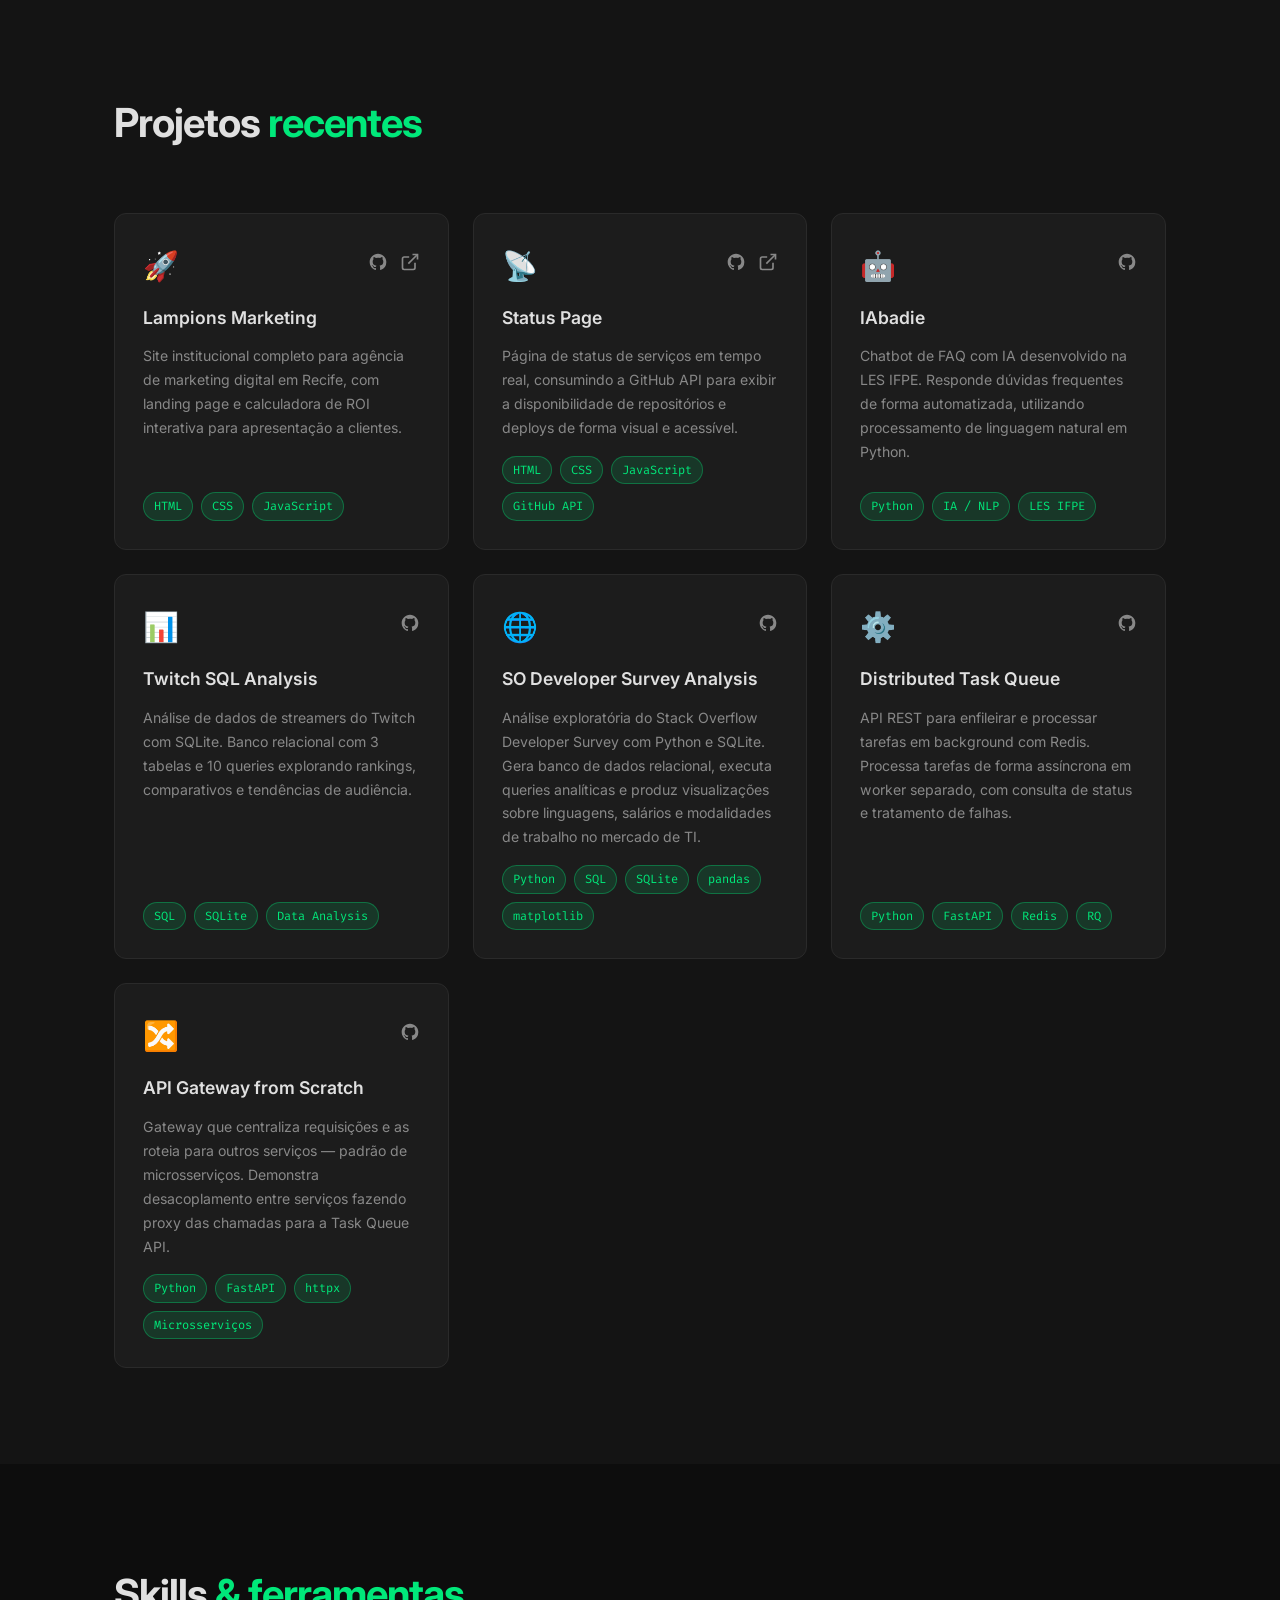
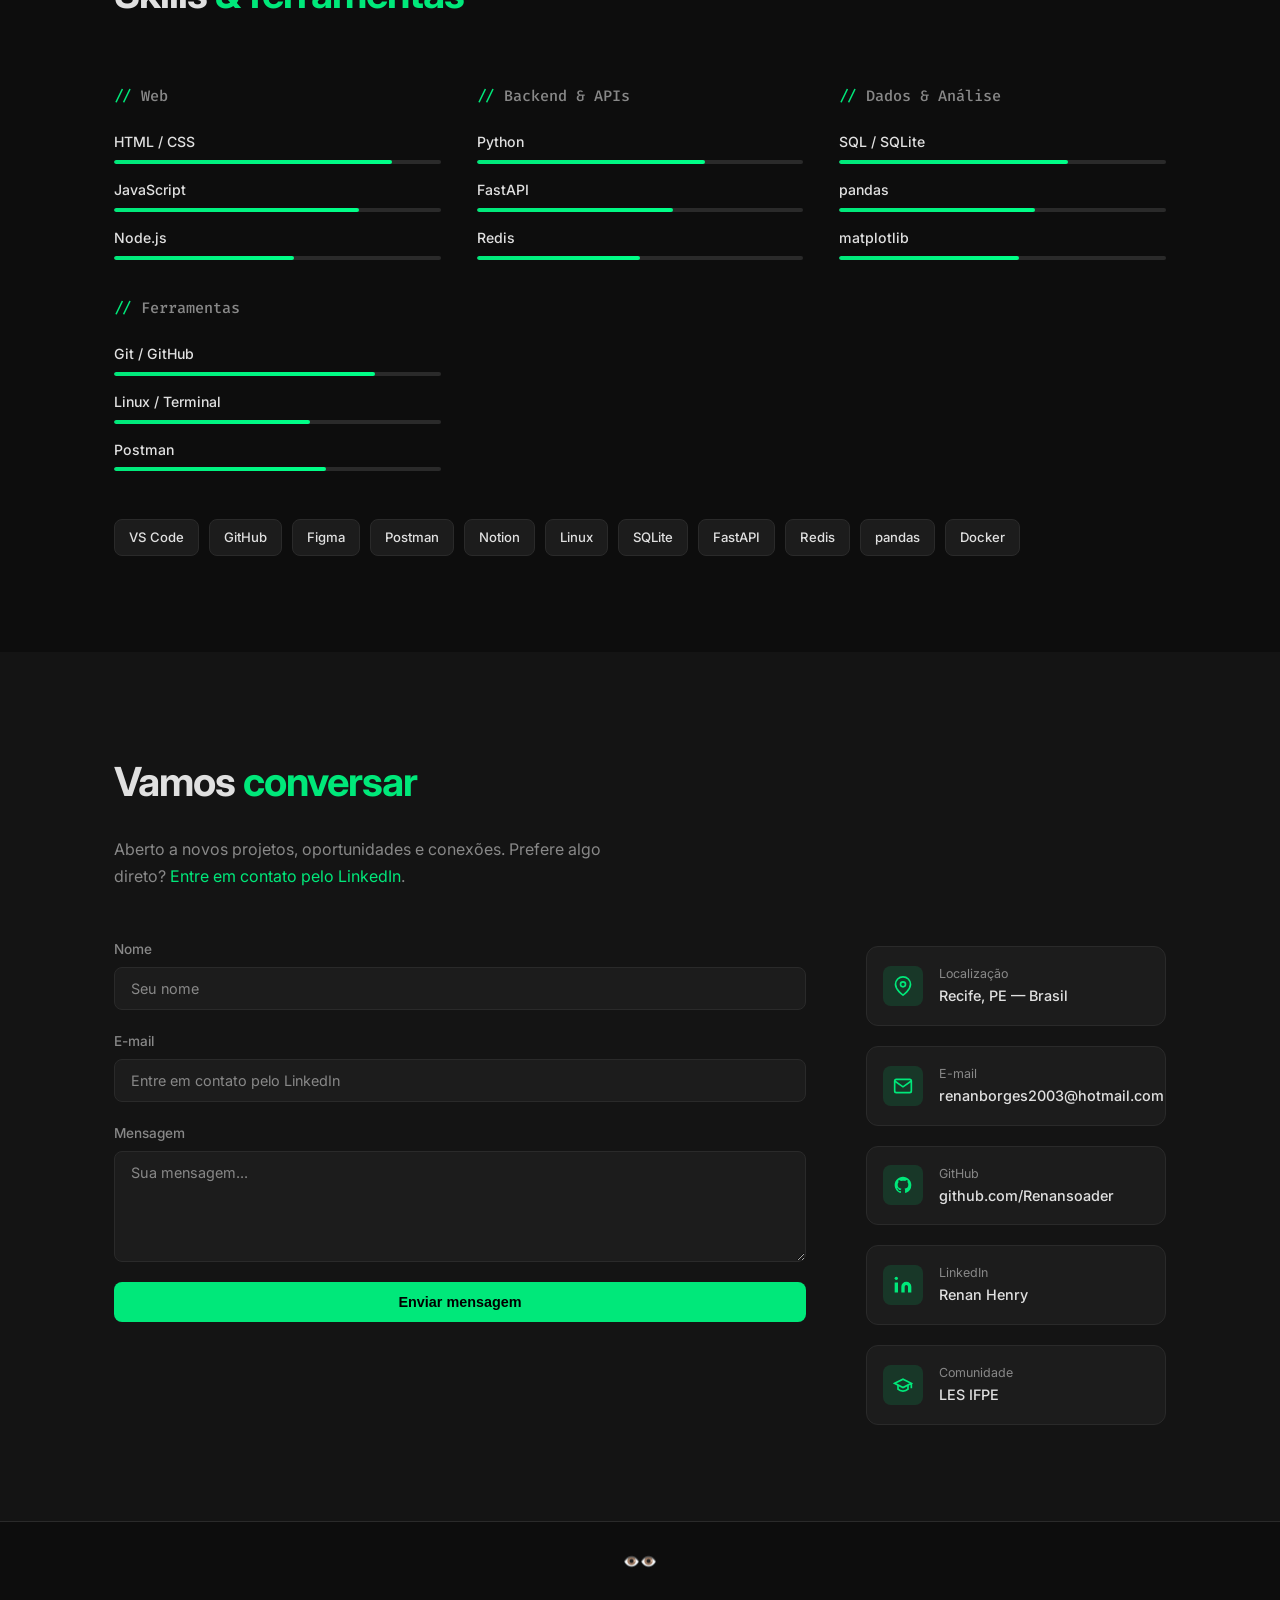
==== commit 80befa50: "feat: atualiza skills com FastAPI, Redis, pandas, matplotlib e Docker; corrige link do Lampions" ====
--- a/index.html
+++ b/index.html
@@ -102,7 +102,7 @@
           <div class="card__header">
             <span class="card__icon">🚀</span>
             <div class="card__links">
-              <a href="https://github.com/Renansoader/lampions" target="_blank" rel="noopener" aria-label="GitHub">
+              <a href="https://github.com/Renansoader/Lampions" target="_blank" rel="noopener" aria-label="GitHub">
                 <svg viewBox="0 0 24 24" fill="currentColor" width="20" height="20"><path d="M12 2C6.477 2 2 6.484 2 12.017c0 4.425 2.865 8.18 6.839 9.504.5.092.682-.217.682-.483 0-.237-.008-.868-.013-1.703-2.782.605-3.369-1.343-3.369-1.343-.454-1.158-1.11-1.466-1.11-1.466-.908-.62.069-.608.069-.608 1.003.07 1.531 1.032 1.531 1.032.892 1.53 2.341 1.088 2.91.832.092-.647.35-1.088.636-1.338-2.22-.253-4.555-1.113-4.555-4.951 0-1.093.39-1.988 1.029-2.688-.103-.253-.446-1.272.098-2.65 0 0 .84-.27 2.75 1.026A9.564 9.564 0 0112 6.844c.85.004 1.705.115 2.504.337 1.909-1.296 2.747-1.027 2.747-1.027.546 1.379.202 2.398.1 2.651.64.7 1.028 1.595 1.028 2.688 0 3.848-2.339 4.695-4.566 4.943.359.309.678.92.678 1.855 0 1.338-.012 2.419-.012 2.747 0 .268.18.58.688.482A10.019 10.019 0 0022 12.017C22 6.484 17.522 2 12 2z"/></svg>
               </a>
               <a href="https://renansoader.github.io/lampions" target="_blank" rel="noopener" aria-label="Demo">
@@ -267,7 +267,7 @@
 
         <div class="skill-group" data-aos>
           <h3 class="skill-group__title">
-            <span class="accent">//</span> Programação &amp; Ferramentas
+            <span class="accent">//</span> Backend &amp; APIs
           </h3>
           <ul class="skill-list">
             <li class="skill-item">
@@ -275,12 +275,52 @@
               <div class="skill-bar"><div class="skill-bar__fill" style="--w:70%"></div></div>
             </li>
             <li class="skill-item">
+              <span class="skill-item__name">FastAPI</span>
+              <div class="skill-bar"><div class="skill-bar__fill" style="--w:60%"></div></div>
+            </li>
+            <li class="skill-item">
+              <span class="skill-item__name">Redis</span>
+              <div class="skill-bar"><div class="skill-bar__fill" style="--w:50%"></div></div>
+            </li>
+          </ul>
+        </div>
+
+        <div class="skill-group" data-aos>
+          <h3 class="skill-group__title">
+            <span class="accent">//</span> Dados &amp; Análise
+          </h3>
+          <ul class="skill-list">
+            <li class="skill-item">
+              <span class="skill-item__name">SQL / SQLite</span>
+              <div class="skill-bar"><div class="skill-bar__fill" style="--w:70%"></div></div>
+            </li>
+            <li class="skill-item">
+              <span class="skill-item__name">pandas</span>
+              <div class="skill-bar"><div class="skill-bar__fill" style="--w:60%"></div></div>
+            </li>
+            <li class="skill-item">
+              <span class="skill-item__name">matplotlib</span>
+              <div class="skill-bar"><div class="skill-bar__fill" style="--w:55%"></div></div>
+            </li>
+          </ul>
+        </div>
+
+        <div class="skill-group" data-aos>
+          <h3 class="skill-group__title">
+            <span class="accent">//</span> Ferramentas
+          </h3>
+          <ul class="skill-list">
+            <li class="skill-item">
               <span class="skill-item__name">Git / GitHub</span>
               <div class="skill-bar"><div class="skill-bar__fill" style="--w:80%"></div></div>
             </li>
             <li class="skill-item">
               <span class="skill-item__name">Linux / Terminal</span>
               <div class="skill-bar"><div class="skill-bar__fill" style="--w:60%"></div></div>
+            </li>
+            <li class="skill-item">
+              <span class="skill-item__name">Postman</span>
+              <div class="skill-bar"><div class="skill-bar__fill" style="--w:65%"></div></div>
             </li>
           </ul>
         </div>
@@ -295,6 +335,10 @@
         <span class="badge">Notion</span>
         <span class="badge">Linux</span>
         <span class="badge">SQLite</span>
+        <span class="badge">FastAPI</span>
+        <span class="badge">Redis</span>
+        <span class="badge">pandas</span>
+        <span class="badge">Docker</span>
       </div>
     </div>
   </section>
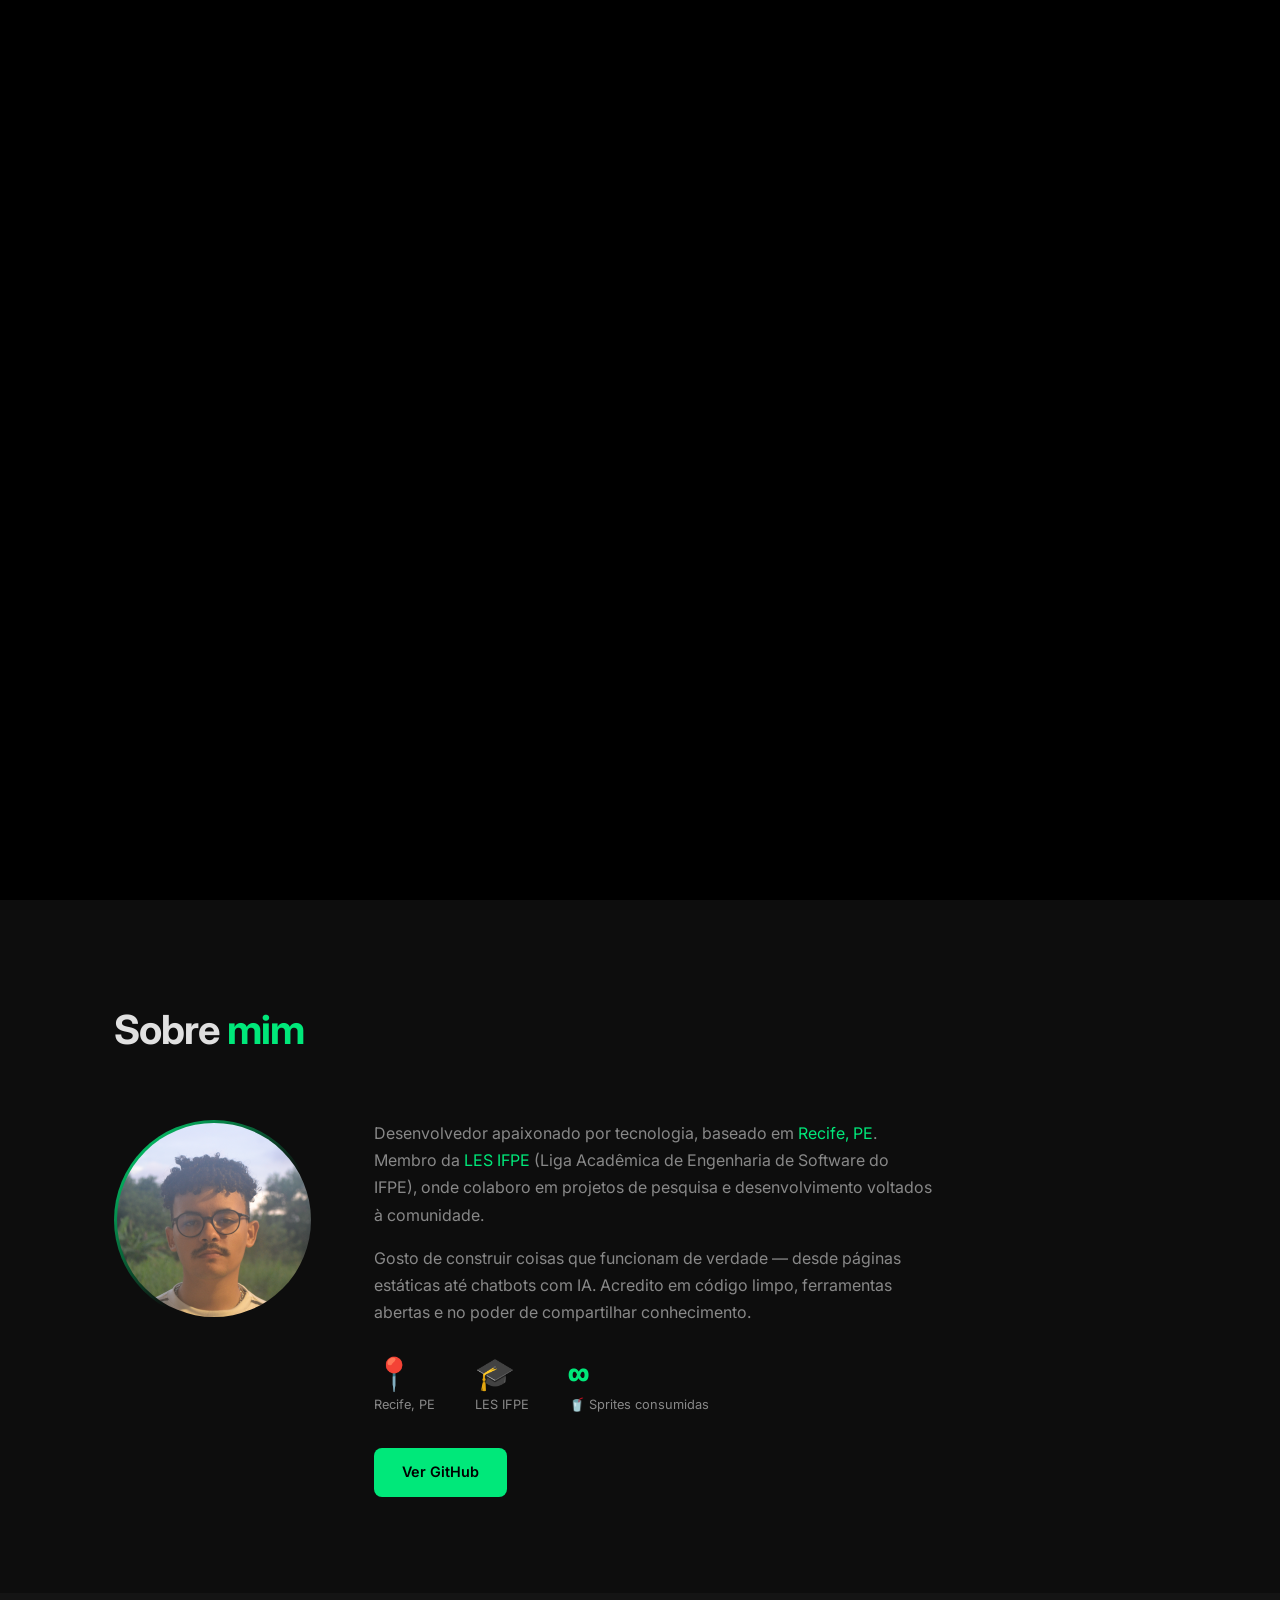
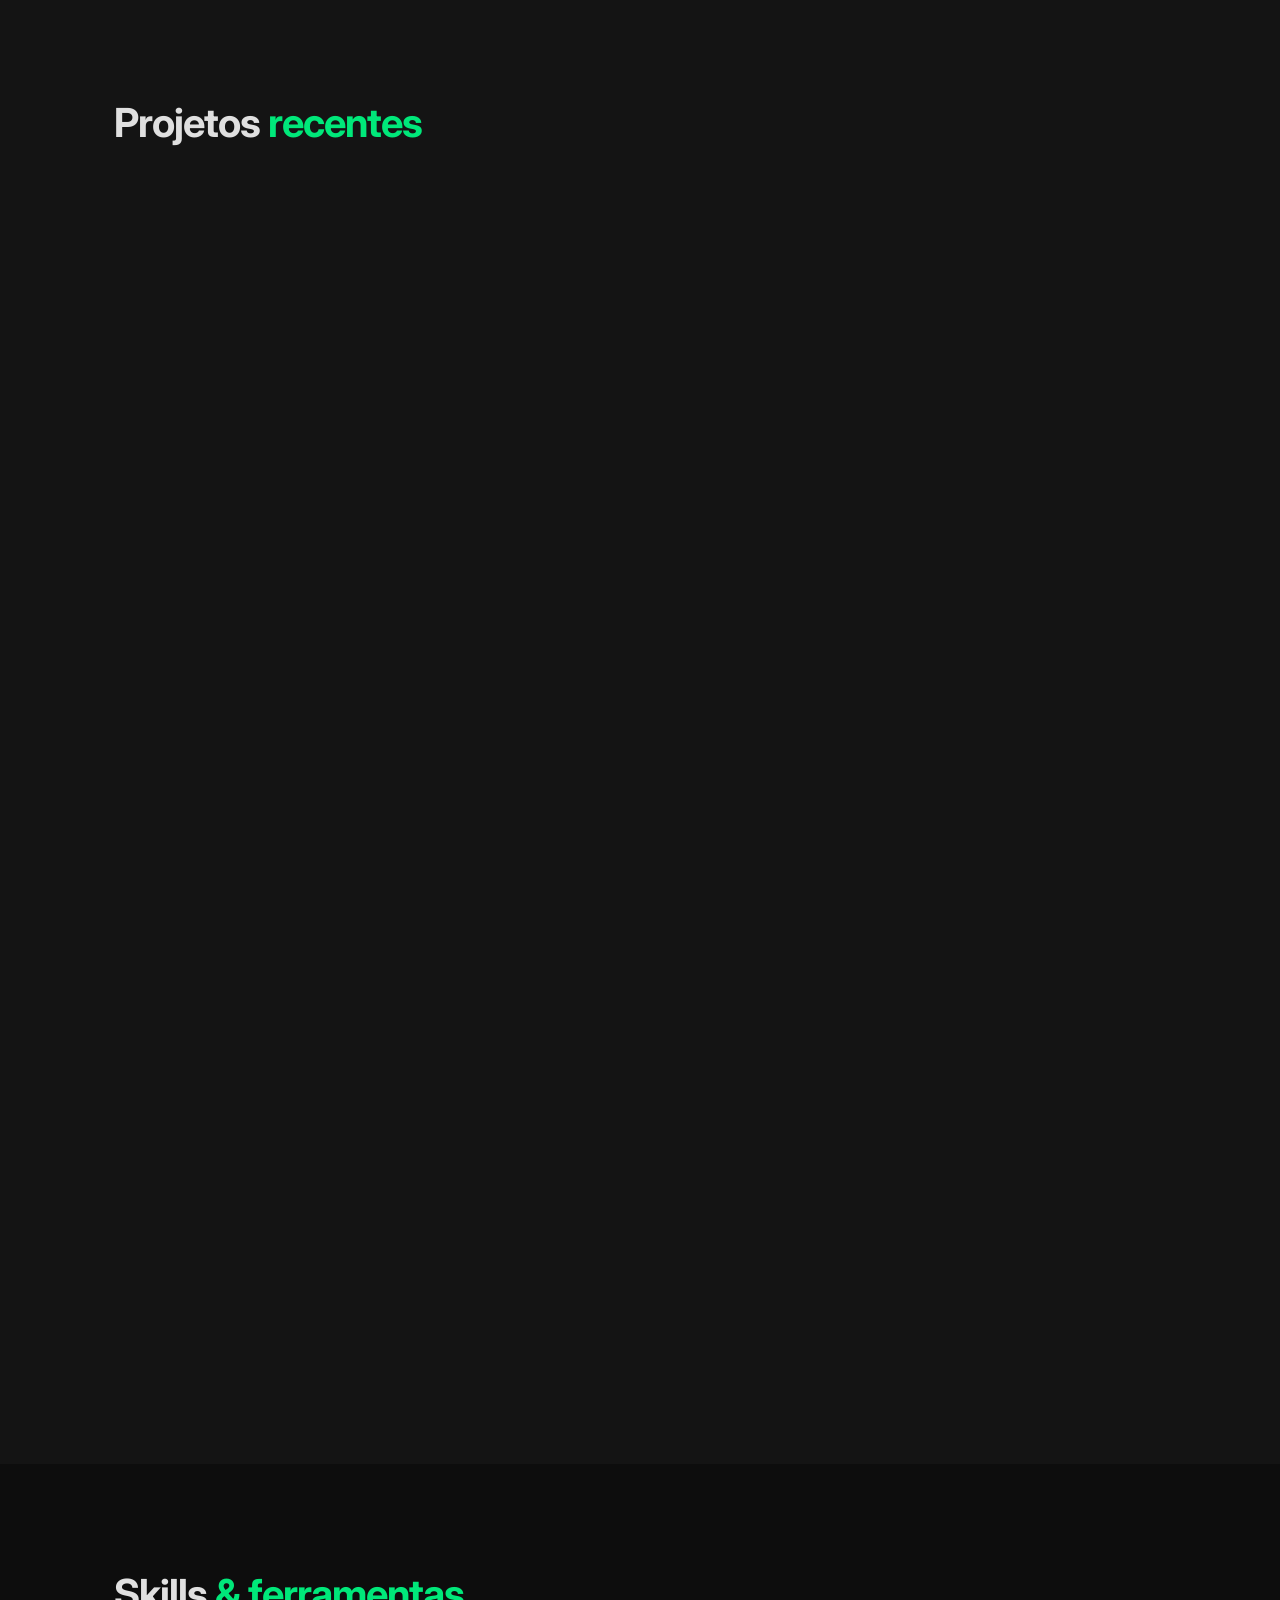
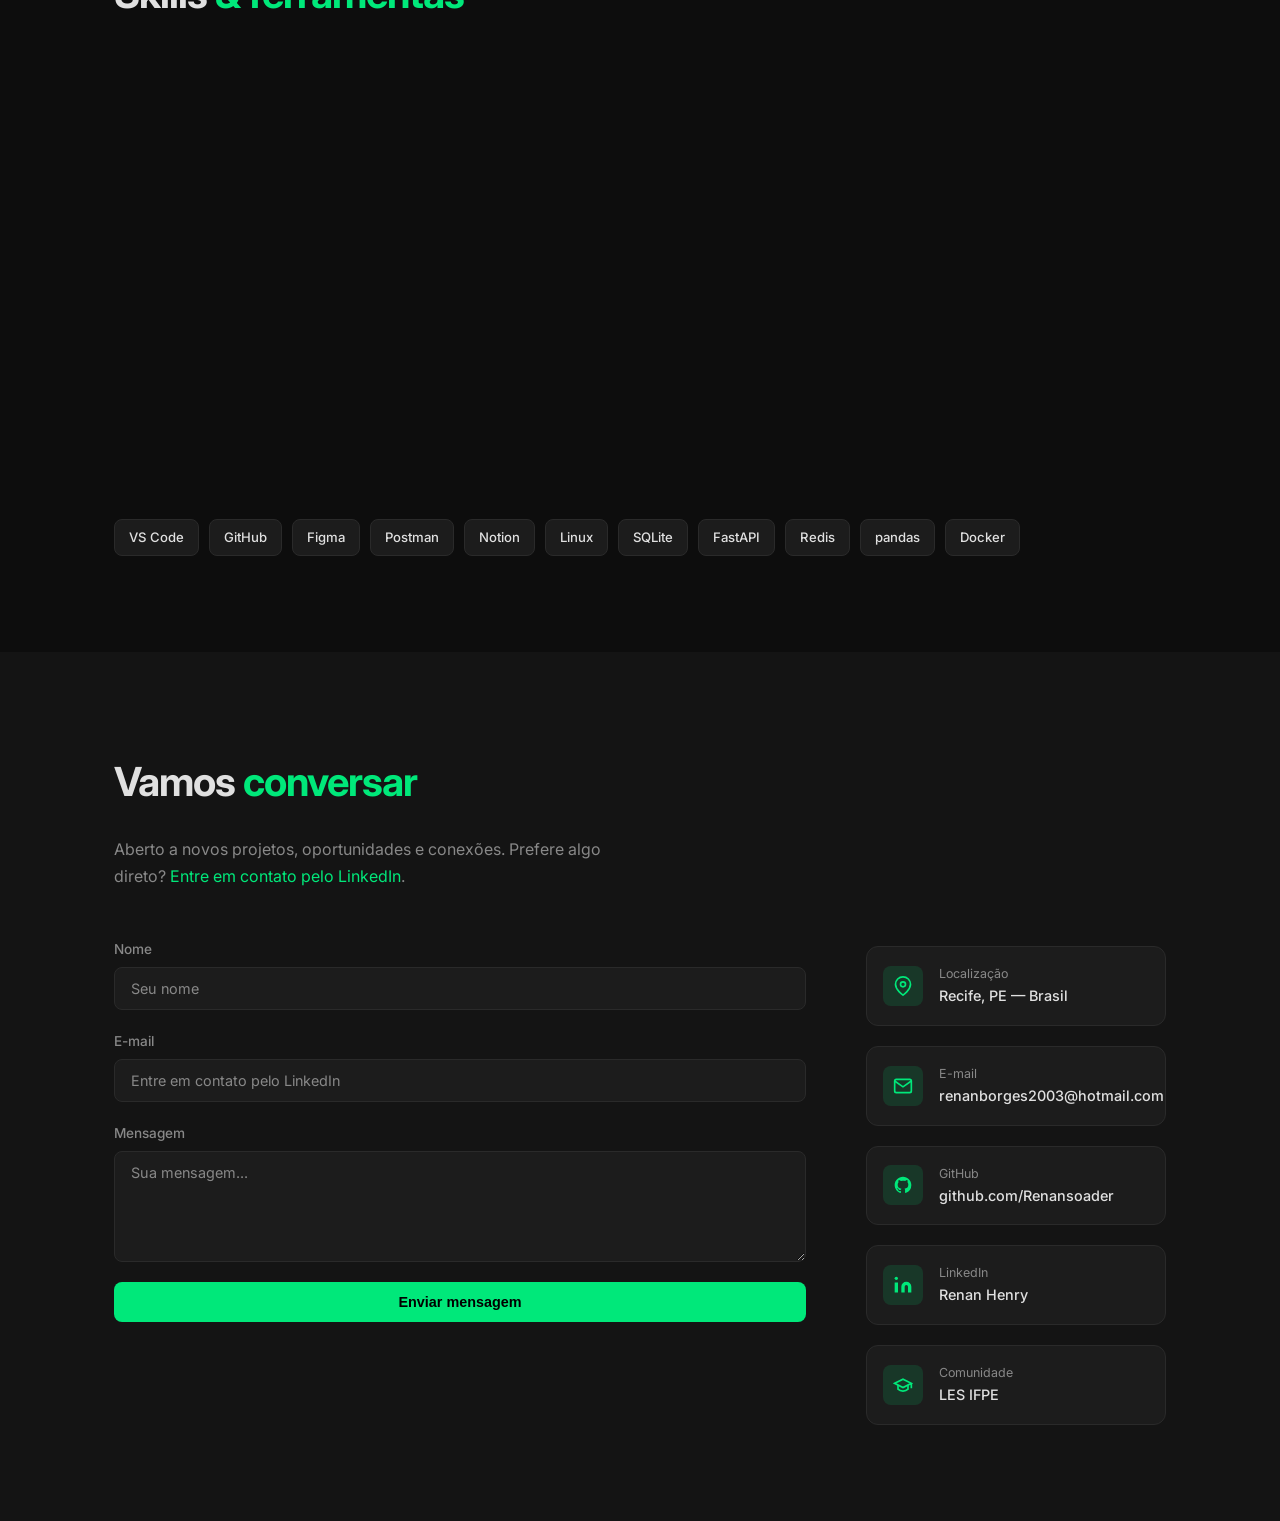
==== commit d126ffb6: "Adiciona botao de download do curriculo" ====
--- a/index.html
+++ b/index.html
@@ -1,430 +1,425 @@
-<!DOCTYPE html>
-<html lang="pt-BR">
-<head>
-  <meta charset="UTF-8" />
-  <meta name="viewport" content="width=device-width, initial-scale=1.0" />
-  <title>Renan Henry — Desenvolvedor</title>
-  <link rel="stylesheet" href="style.css" />
-  <link rel="preconnect" href="https://fonts.googleapis.com" />
-  <link rel="preconnect" href="https://fonts.gstatic.com" crossorigin />
-  <link href="https://fonts.googleapis.com/css2?family=Inter:wght@300;400;500;600;700&family=Fira+Code:wght@400;500&display=swap" rel="stylesheet" />
-</head>
-<body>
-
-  <!-- SPLASH -->
-  <div id="splash" aria-hidden="true">
-    <div class="splash__inner">
-      <p class="splash__line" id="splashTyped"></p>
-      <p class="splash__line splash__line--fade" id="splashFade">Olá, amigo.</p>
-    </div>
-  </div>
-
-  <!-- NAV -->
-  <header class="nav" id="nav">
-    <div class="nav__inner">
-      <a href="#hero" class="nav__logo">rh<span class="accent">.</span></a>
-      <button class="nav__burger" id="burger" aria-label="Abrir menu">
-        <span></span><span></span><span></span>
-      </button>
-      <nav class="nav__links" id="navLinks">
-        <a href="#about">Sobre</a>
-        <a href="#projects">Projetos</a>
-        <a href="#skills">Skills</a>
-        <a href="#contact">Contato</a>
-      </nav>
-    </div>
-  </header>
-
-  <!-- HERO -->
-  <section class="hero" id="hero">
-    <div class="hero__bg"></div>
-    <div class="hero__content">
-      <h1 class="hero__name">Renan<br /><span class="accent">Henry</span></h1>
-      <p class="hero__role"><span class="typed" id="typed"></span><span class="cursor">|</span></p>
-      <div class="hero__actions">
-        <a href="#projects" class="btn btn--primary">Ver projetos</a>
-        <a href="#contact" class="btn btn--ghost">Falar comigo</a>
-      </div>
-    </div>
-    <div class="hero__scroll">
-      <span></span>
-    </div>
-  </section>
-
-  <!-- SOBRE -->
-  <section class="section" id="about">
-    <div class="container">
-      <h2 class="section__title">Sobre <span class="accent">mim</span></h2>
-      <div class="about__grid">
-        <div class="about__avatar">
-          <div class="avatar-ring">
-            <img src="foto.jpg" alt="Renan Henry" class="avatar-photo" />
-          </div>
-        </div>
-        <div class="about__text">
-          <p>
-            Desenvolvedor apaixonado por tecnologia, baseado em <span class="accent">Recife, PE</span>.
-            Membro da <a href="https://lesifpe.com.br/" target="_blank" rel="noopener" class="accent">LES IFPE</a> (Liga Acadêmica de Engenharia de Software do IFPE), onde
-            colaboro em projetos de pesquisa e desenvolvimento voltados à comunidade.
-          </p>
-          <p>
-            Gosto de construir coisas que funcionam de verdade — desde páginas estáticas até chatbots
-            com IA. Acredito em código limpo, ferramentas abertas e no poder de compartilhar
-            conhecimento.
-          </p>
-          <div class="about__facts">
-            <div class="fact">
-              <span class="fact__number accent">📍</span>
-              <span class="fact__label">Recife, PE</span>
-            </div>
-            <div class="fact">
-              <span class="fact__number accent">🎓</span>
-              <span class="fact__label">LES IFPE</span>
-            </div>
-            <div class="fact">
-              <span class="fact__number accent">∞</span>
-              <span class="fact__label">🥤 Sprites consumidas</span>
-            </div>
-          </div>
-          <a href="https://github.com/Renansoader" target="_blank" rel="noopener" class="btn btn--primary">Ver GitHub</a>
-        </div>
-      </div>
-    </div>
-  </section>
-
-  <!-- PROJETOS -->
-  <section class="section section--alt" id="projects">
-    <div class="container">
-      <h2 class="section__title">Projetos <span class="accent">recentes</span></h2>
-      <div class="projects__grid">
-
-        <article class="card" data-aos>
-          <div class="card__header">
-            <span class="card__icon">🚀</span>
-            <div class="card__links">
-              <a href="https://github.com/Renansoader/Lampions" target="_blank" rel="noopener" aria-label="GitHub">
-                <svg viewBox="0 0 24 24" fill="currentColor" width="20" height="20"><path d="M12 2C6.477 2 2 6.484 2 12.017c0 4.425 2.865 8.18 6.839 9.504.5.092.682-.217.682-.483 0-.237-.008-.868-.013-1.703-2.782.605-3.369-1.343-3.369-1.343-.454-1.158-1.11-1.466-1.11-1.466-.908-.62.069-.608.069-.608 1.003.07 1.531 1.032 1.531 1.032.892 1.53 2.341 1.088 2.91.832.092-.647.35-1.088.636-1.338-2.22-.253-4.555-1.113-4.555-4.951 0-1.093.39-1.988 1.029-2.688-.103-.253-.446-1.272.098-2.65 0 0 .84-.27 2.75 1.026A9.564 9.564 0 0112 6.844c.85.004 1.705.115 2.504.337 1.909-1.296 2.747-1.027 2.747-1.027.546 1.379.202 2.398.1 2.651.64.7 1.028 1.595 1.028 2.688 0 3.848-2.339 4.695-4.566 4.943.359.309.678.92.678 1.855 0 1.338-.012 2.419-.012 2.747 0 .268.18.58.688.482A10.019 10.019 0 0022 12.017C22 6.484 17.522 2 12 2z"/></svg>
-              </a>
-              <a href="https://renansoader.github.io/lampions" target="_blank" rel="noopener" aria-label="Demo">
-                <svg viewBox="0 0 24 24" fill="none" stroke="currentColor" stroke-width="2" width="20" height="20"><path d="M18 13v6a2 2 0 01-2 2H5a2 2 0 01-2-2V8a2 2 0 012-2h6"/><polyline points="15 3 21 3 21 9"/><line x1="10" y1="14" x2="21" y2="3"/></svg>
-              </a>
-            </div>
-          </div>
-          <h3 class="card__title">Lampions Marketing</h3>
-          <p class="card__desc">Site institucional completo para agência de marketing digital em Recife, com landing page e calculadora de ROI interativa para apresentação a clientes.</p>
-          <div class="card__tags">
-            <span class="tag">HTML</span>
-            <span class="tag">CSS</span>
-            <span class="tag">JavaScript</span>
-          </div>
-        </article>
-
-        <article class="card" data-aos>
-          <div class="card__header">
-            <span class="card__icon">📡</span>
-            <div class="card__links">
-              <a href="https://github.com/Renansoader/status" target="_blank" rel="noopener" aria-label="GitHub">
-                <svg viewBox="0 0 24 24" fill="currentColor" width="20" height="20"><path d="M12 2C6.477 2 2 6.484 2 12.017c0 4.425 2.865 8.18 6.839 9.504.5.092.682-.217.682-.483 0-.237-.008-.868-.013-1.703-2.782.605-3.369-1.343-3.369-1.343-.454-1.158-1.11-1.466-1.11-1.466-.908-.62.069-.608.069-.608 1.003.07 1.531 1.032 1.531 1.032.892 1.53 2.341 1.088 2.91.832.092-.647.35-1.088.636-1.338-2.22-.253-4.555-1.113-4.555-4.951 0-1.093.39-1.988 1.029-2.688-.103-.253-.446-1.272.098-2.65 0 0 .84-.27 2.75 1.026A9.564 9.564 0 0112 6.844c.85.004 1.705.115 2.504.337 1.909-1.296 2.747-1.027 2.747-1.027.546 1.379.202 2.398.1 2.651.64.7 1.028 1.595 1.028 2.688 0 3.848-2.339 4.695-4.566 4.943.359.309.678.92.678 1.855 0 1.338-.012 2.419-.012 2.747 0 .268.18.58.688.482A10.019 10.019 0 0022 12.017C22 6.484 17.522 2 12 2z"/></svg>
-              </a>
-              <a href="https://renansoader.github.io/status" target="_blank" rel="noopener" aria-label="Demo">
-                <svg viewBox="0 0 24 24" fill="none" stroke="currentColor" stroke-width="2" width="20" height="20"><path d="M18 13v6a2 2 0 01-2 2H5a2 2 0 01-2-2V8a2 2 0 012-2h6"/><polyline points="15 3 21 3 21 9"/><line x1="10" y1="14" x2="21" y2="3"/></svg>
-              </a>
-            </div>
-          </div>
-          <h3 class="card__title">Status Page</h3>
-          <p class="card__desc">Página de status de serviços em tempo real, consumindo a GitHub API para exibir a disponibilidade de repositórios e deploys de forma visual e acessível.</p>
-          <div class="card__tags">
-            <span class="tag">HTML</span>
-            <span class="tag">CSS</span>
-            <span class="tag">JavaScript</span>
-            <span class="tag">GitHub API</span>
-          </div>
-        </article>
-
-        <article class="card" data-aos>
-          <div class="card__header">
-            <span class="card__icon">🤖</span>
-            <div class="card__links">
-              <a href="https://github.com/Renansoader" target="_blank" rel="noopener" aria-label="GitHub">
-                <svg viewBox="0 0 24 24" fill="currentColor" width="20" height="20"><path d="M12 2C6.477 2 2 6.484 2 12.017c0 4.425 2.865 8.18 6.839 9.504.5.092.682-.217.682-.483 0-.237-.008-.868-.013-1.703-2.782.605-3.369-1.343-3.369-1.343-.454-1.158-1.11-1.466-1.11-1.466-.908-.62.069-.608.069-.608 1.003.07 1.531 1.032 1.531 1.032.892 1.53 2.341 1.088 2.91.832.092-.647.35-1.088.636-1.338-2.22-.253-4.555-1.113-4.555-4.951 0-1.093.39-1.988 1.029-2.688-.103-.253-.446-1.272.098-2.65 0 0 .84-.27 2.75 1.026A9.564 9.564 0 0112 6.844c.85.004 1.705.115 2.504.337 1.909-1.296 2.747-1.027 2.747-1.027.546 1.379.202 2.398.1 2.651.64.7 1.028 1.595 1.028 2.688 0 3.848-2.339 4.695-4.566 4.943.359.309.678.92.678 1.855 0 1.338-.012 2.419-.012 2.747 0 .268.18.58.688.482A10.019 10.019 0 0022 12.017C22 6.484 17.522 2 12 2z"/></svg>
-              </a>
-            </div>
-          </div>
-          <h3 class="card__title">IAbadie</h3>
-          <p class="card__desc">Chatbot de FAQ com IA desenvolvido na LES IFPE. Responde dúvidas frequentes de forma automatizada, utilizando processamento de linguagem natural em Python.</p>
-          <div class="card__tags">
-            <span class="tag">Python</span>
-            <span class="tag">IA / NLP</span>
-            <span class="tag">LES IFPE</span>
-          </div>
-        </article>
-
-        <article class="card" data-aos>
-          <div class="card__header">
-            <span class="card__icon">📊</span>
-            <div class="card__links">
-              <a href="https://github.com/Renansoader/twitch-sql-project" target="_blank" rel="noopener" aria-label="GitHub">
-                <svg viewBox="0 0 24 24" fill="currentColor" width="20" height="20"><path d="M12 2C6.477 2 2 6.484 2 12.017c0 4.425 2.865 8.18 6.839 9.504.5.092.682-.217.682-.483 0-.237-.008-.868-.013-1.703-2.782.605-3.369-1.343-3.369-1.343-.454-1.158-1.11-1.466-1.11-1.466-.908-.62.069-.608.069-.608 1.003.07 1.531 1.032 1.531 1.032.892 1.53 2.341 1.088 2.91.832.092-.647.35-1.088.636-1.338-2.22-.253-4.555-1.113-4.555-4.951 0-1.093.39-1.988 1.029-2.688-.103-.253-.446-1.272.098-2.65 0 0 .84-.27 2.75 1.026A9.564 9.564 0 0112 6.844c.85.004 1.705.115 2.504.337 1.909-1.296 2.747-1.027 2.747-1.027.546 1.379.202 2.398.1 2.651.64.7 1.028 1.595 1.028 2.688 0 3.848-2.339 4.695-4.566 4.943.359.309.678.92.678 1.855 0 1.338-.012 2.419-.012 2.747 0 .268.18.58.688.482A10.019 10.019 0 0022 12.017C22 6.484 17.522 2 12 2z"/></svg>
-              </a>
-            </div>
-          </div>
-          <h3 class="card__title">Twitch SQL Analysis</h3>
-          <p class="card__desc">Análise de dados de streamers do Twitch com SQLite. Banco relacional com 3 tabelas e 10 queries explorando rankings, comparativos e tendências de audiência.</p>
-          <div class="card__tags">
-            <span class="tag">SQL</span>
-            <span class="tag">SQLite</span>
-            <span class="tag">Data Analysis</span>
-          </div>
-        </article>
-
-        <article class="card" data-aos>
-          <div class="card__header">
-            <span class="card__icon">🌐</span>
-            <div class="card__links">
-              <a href="https://github.com/Renansoader/so-dev-survey-analysis" target="_blank" rel="noopener" aria-label="GitHub">
-                <svg viewBox="0 0 24 24" fill="currentColor" width="20" height="20"><path d="M12 2C6.477 2 2 6.484 2 12.017c0 4.425 2.865 8.18 6.839 9.504.5.092.682-.217.682-.483 0-.237-.008-.868-.013-1.703-2.782.605-3.369-1.343-3.369-1.343-.454-1.158-1.11-1.466-1.11-1.466-.908-.62.069-.608.069-.608 1.003.07 1.531 1.032 1.531 1.032.892 1.53 2.341 1.088 2.91.832.092-.647.35-1.088.636-1.338-2.22-.253-4.555-1.113-4.555-4.951 0-1.093.39-1.988 1.029-2.688-.103-.253-.446-1.272.098-2.65 0 0 .84-.27 2.75 1.026A9.564 9.564 0 0112 6.844c.85.004 1.705.115 2.504.337 1.909-1.296 2.747-1.027 2.747-1.027.546 1.379.202 2.398.1 2.651.64.7 1.028 1.595 1.028 2.688 0 3.848-2.339 4.695-4.566 4.943.359.309.678.92.678 1.855 0 1.338-.012 2.419-.012 2.747 0 .268.18.58.688.482A10.019 10.019 0 0022 12.017C22 6.484 17.522 2 12 2z"/></svg>
-              </a>
-            </div>
-          </div>
-          <h3 class="card__title">SO Developer Survey Analysis</h3>
-          <p class="card__desc">Análise exploratória do Stack Overflow Developer Survey com Python e SQLite. Gera banco de dados relacional, executa queries analíticas e produz visualizações sobre linguagens, salários e modalidades de trabalho no mercado de TI.</p>
-          <div class="card__tags">
-            <span class="tag">Python</span>
-            <span class="tag">SQL</span>
-            <span class="tag">SQLite</span>
-            <span class="tag">pandas</span>
-            <span class="tag">matplotlib</span>
-          </div>
-        </article>
-
-        <article class="card" data-aos>
-          <div class="card__header">
-            <span class="card__icon">⚙️</span>
-            <div class="card__links">
-              <a href="https://github.com/Renansoader/distributed-task-queue" target="_blank" rel="noopener" aria-label="GitHub">
-                <svg viewBox="0 0 24 24" fill="currentColor" width="20" height="20"><path d="M12 2C6.477 2 2 6.484 2 12.017c0 4.425 2.865 8.18 6.839 9.504.5.092.682-.217.682-.483 0-.237-.008-.868-.013-1.703-2.782.605-3.369-1.343-3.369-1.343-.454-1.158-1.11-1.466-1.11-1.466-.908-.62.069-.608.069-.608 1.003.07 1.531 1.032 1.531 1.032.892 1.53 2.341 1.088 2.91.832.092-.647.35-1.088.636-1.338-2.22-.253-4.555-1.113-4.555-4.951 0-1.093.39-1.988 1.029-2.688-.103-.253-.446-1.272.098-2.65 0 0 .84-.27 2.75 1.026A9.564 9.564 0 0112 6.844c.85.004 1.705.115 2.504.337 1.909-1.296 2.747-1.027 2.747-1.027.546 1.379.202 2.398.1 2.651.64.7 1.028 1.595 1.028 2.688 0 3.848-2.339 4.695-4.566 4.943.359.309.678.92.678 1.855 0 1.338-.012 2.419-.012 2.747 0 .268.18.58.688.482A10.019 10.019 0 0022 12.017C22 6.484 17.522 2 12 2z"/></svg>
-              </a>
-            </div>
-          </div>
-          <h3 class="card__title">Distributed Task Queue</h3>
-          <p class="card__desc">API REST para enfileirar e processar tarefas em background com Redis. Processa tarefas de forma assíncrona em worker separado, com consulta de status e tratamento de falhas.</p>
-          <div class="card__tags">
-            <span class="tag">Python</span>
-            <span class="tag">FastAPI</span>
-            <span class="tag">Redis</span>
-            <span class="tag">RQ</span>
-          </div>
-        </article>
-
-        <article class="card" data-aos>
-          <div class="card__header">
-            <span class="card__icon">🔀</span>
-            <div class="card__links">
-              <a href="https://github.com/Renansoader/api-gateway" target="_blank" rel="noopener" aria-label="GitHub">
-                <svg viewBox="0 0 24 24" fill="currentColor" width="20" height="20"><path d="M12 2C6.477 2 2 6.484 2 12.017c0 4.425 2.865 8.18 6.839 9.504.5.092.682-.217.682-.483 0-.237-.008-.868-.013-1.703-2.782.605-3.369-1.343-3.369-1.343-.454-1.158-1.11-1.466-1.11-1.466-.908-.62.069-.608.069-.608 1.003.07 1.531 1.032 1.531 1.032.892 1.53 2.341 1.088 2.91.832.092-.647.35-1.088.636-1.338-2.22-.253-4.555-1.113-4.555-4.951 0-1.093.39-1.988 1.029-2.688-.103-.253-.446-1.272.098-2.65 0 0 .84-.27 2.75 1.026A9.564 9.564 0 0112 6.844c.85.004 1.705.115 2.504.337 1.909-1.296 2.747-1.027 2.747-1.027.546 1.379.202 2.398.1 2.651.64.7 1.028 1.595 1.028 2.688 0 3.848-2.339 4.695-4.566 4.943.359.309.678.92.678 1.855 0 1.338-.012 2.419-.012 2.747 0 .268.18.58.688.482A10.019 10.019 0 0022 12.017C22 6.484 17.522 2 12 2z"/></svg>
-              </a>
-            </div>
-          </div>
-          <h3 class="card__title">API Gateway from Scratch</h3>
-          <p class="card__desc">Gateway que centraliza requisições e as roteia para outros serviços — padrão de microsserviços. Demonstra desacoplamento entre serviços fazendo proxy das chamadas para a Task Queue API.</p>
-          <div class="card__tags">
-            <span class="tag">Python</span>
-            <span class="tag">FastAPI</span>
-            <span class="tag">httpx</span>
-            <span class="tag">Microsserviços</span>
-          </div>
-        </article>
-
-      </div>
-    </div>
-  </section>
-
-  <!-- SKILLS -->
-  <section class="section" id="skills">
-    <div class="container">
-      <h2 class="section__title">Skills <span class="accent">&amp; ferramentas</span></h2>
-      <div class="skills__grid">
-
-        <div class="skill-group" data-aos>
-          <h3 class="skill-group__title">
-            <span class="accent">//</span> Web
-          </h3>
-          <ul class="skill-list">
-            <li class="skill-item">
-              <span class="skill-item__name">HTML / CSS</span>
-              <div class="skill-bar"><div class="skill-bar__fill" style="--w:85%"></div></div>
-            </li>
-            <li class="skill-item">
-              <span class="skill-item__name">JavaScript</span>
-              <div class="skill-bar"><div class="skill-bar__fill" style="--w:75%"></div></div>
-            </li>
-            <li class="skill-item">
-              <span class="skill-item__name">Node.js</span>
-              <div class="skill-bar"><div class="skill-bar__fill" style="--w:55%"></div></div>
-            </li>
-          </ul>
-        </div>
-
-        <div class="skill-group" data-aos>
-          <h3 class="skill-group__title">
-            <span class="accent">//</span> Backend &amp; APIs
-          </h3>
-          <ul class="skill-list">
-            <li class="skill-item">
-              <span class="skill-item__name">Python</span>
-              <div class="skill-bar"><div class="skill-bar__fill" style="--w:70%"></div></div>
-            </li>
-            <li class="skill-item">
-              <span class="skill-item__name">FastAPI</span>
-              <div class="skill-bar"><div class="skill-bar__fill" style="--w:60%"></div></div>
-            </li>
-            <li class="skill-item">
-              <span class="skill-item__name">Redis</span>
-              <div class="skill-bar"><div class="skill-bar__fill" style="--w:50%"></div></div>
-            </li>
-          </ul>
-        </div>
-
-        <div class="skill-group" data-aos>
-          <h3 class="skill-group__title">
-            <span class="accent">//</span> Dados &amp; Análise
-          </h3>
-          <ul class="skill-list">
-            <li class="skill-item">
-              <span class="skill-item__name">SQL / SQLite</span>
-              <div class="skill-bar"><div class="skill-bar__fill" style="--w:70%"></div></div>
-            </li>
-            <li class="skill-item">
-              <span class="skill-item__name">pandas</span>
-              <div class="skill-bar"><div class="skill-bar__fill" style="--w:60%"></div></div>
-            </li>
-            <li class="skill-item">
-              <span class="skill-item__name">matplotlib</span>
-              <div class="skill-bar"><div class="skill-bar__fill" style="--w:55%"></div></div>
-            </li>
-          </ul>
-        </div>
-
-        <div class="skill-group" data-aos>
-          <h3 class="skill-group__title">
-            <span class="accent">//</span> Ferramentas
-          </h3>
-          <ul class="skill-list">
-            <li class="skill-item">
-              <span class="skill-item__name">Git / GitHub</span>
-              <div class="skill-bar"><div class="skill-bar__fill" style="--w:80%"></div></div>
-            </li>
-            <li class="skill-item">
-              <span class="skill-item__name">Linux / Terminal</span>
-              <div class="skill-bar"><div class="skill-bar__fill" style="--w:60%"></div></div>
-            </li>
-            <li class="skill-item">
-              <span class="skill-item__name">Postman</span>
-              <div class="skill-bar"><div class="skill-bar__fill" style="--w:65%"></div></div>
-            </li>
-          </ul>
-        </div>
-
-      </div>
-
-      <div class="badges">
-        <span class="badge">VS Code</span>
-        <span class="badge">GitHub</span>
-        <span class="badge">Figma</span>
-        <span class="badge">Postman</span>
-        <span class="badge">Notion</span>
-        <span class="badge">Linux</span>
-        <span class="badge">SQLite</span>
-        <span class="badge">FastAPI</span>
-        <span class="badge">Redis</span>
-        <span class="badge">pandas</span>
-        <span class="badge">Docker</span>
-      </div>
-    </div>
-  </section>
-
-  <!-- CONTATO -->
-  <section class="section section--alt" id="contact">
-    <div class="container">
-      <h2 class="section__title">Vamos <span class="accent">conversar</span></h2>
-      <p class="contact__sub">Aberto a novos projetos, oportunidades e conexões. Prefere algo direto? <a href="https://www.linkedin.com/in/renanhenry/" target="_blank" rel="noopener" class="accent">Entre em contato pelo LinkedIn</a>.</p>
-
-      <div class="contact__layout">
-        <form class="form" id="contactForm" action="https://formspree.io/f/xzdlabdl" method="POST" novalidate>
-          <div class="form__group">
-            <label for="name">Nome</label>
-            <input type="text" id="name" name="name" placeholder="Seu nome" required />
-          </div>
-          <div class="form__group">
-            <label for="email">E-mail</label>
-            <input type="email" id="email" name="email" placeholder="Entre em contato pelo LinkedIn" required />
-          </div>
-          <div class="form__group">
-            <label for="message">Mensagem</label>
-            <textarea id="message" name="message" rows="5" placeholder="Sua mensagem..." required></textarea>
-          </div>
-          <button type="submit" class="btn btn--primary btn--full" id="submitBtn">
-            Enviar mensagem
-          </button>
-          <p class="form__feedback" id="formFeedback"></p>
-        </form>
-
-        <div class="contact__info">
-          <div class="contact-link">
-            <div class="contact-link__icon">
-              <svg viewBox="0 0 24 24" fill="none" stroke="currentColor" stroke-width="2" width="20" height="20"><path d="M21 10c0 7-9 13-9 13s-9-6-9-13a9 9 0 0118 0z"/><circle cx="12" cy="10" r="3"/></svg>
-            </div>
-            <div>
-              <span class="contact-link__label">Localização</span>
-              <span class="contact-link__value">Recife, PE — Brasil</span>
-            </div>
-          </div>
-          <a href="mailto:renanborges2003@hotmail.com" class="contact-link">
-            <div class="contact-link__icon">
-              <svg viewBox="0 0 24 24" fill="none" stroke="currentColor" stroke-width="2" width="20" height="20"><path d="M4 4h16c1.1 0 2 .9 2 2v12c0 1.1-.9 2-2 2H4c-1.1 0-2-.9-2-2V6c0-1.1.9-2 2-2z"/><polyline points="22,6 12,13 2,6"/></svg>
-            </div>
-            <div>
-              <span class="contact-link__label">E-mail</span>
-              <span class="contact-link__value">renanborges2003@hotmail.com</span>
-            </div>
-          </a>
-          <a href="https://github.com/Renansoader" target="_blank" rel="noopener" class="contact-link">
-            <div class="contact-link__icon">
-              <svg viewBox="0 0 24 24" fill="currentColor" width="20" height="20"><path d="M12 2C6.477 2 2 6.484 2 12.017c0 4.425 2.865 8.18 6.839 9.504.5.092.682-.217.682-.483 0-.237-.008-.868-.013-1.703-2.782.605-3.369-1.343-3.369-1.343-.454-1.158-1.11-1.466-1.11-1.466-.908-.62.069-.608.069-.608 1.003.07 1.531 1.032 1.531 1.032.892 1.53 2.341 1.088 2.91.832.092-.647.35-1.088.636-1.338-2.22-.253-4.555-1.113-4.555-4.951 0-1.093.39-1.988 1.029-2.688-.103-.253-.446-1.272.098-2.65 0 0 .84-.27 2.75 1.026A9.564 9.564 0 0112 6.844c.85.004 1.705.115 2.504.337 1.909-1.296 2.747-1.027 2.747-1.027.546 1.379.202 2.398.1 2.651.64.7 1.028 1.595 1.028 2.688 0 3.848-2.339 4.695-4.566 4.943.359.309.678.92.678 1.855 0 1.338-.012 2.419-.012 2.747 0 .268.18.58.688.482A10.019 10.019 0 0022 12.017C22 6.484 17.522 2 12 2z"/></svg>
-            </div>
-            <div>
-              <span class="contact-link__label">GitHub</span>
-              <span class="contact-link__value">github.com/Renansoader</span>
-            </div>
-          </a>
-          <a href="https://www.linkedin.com/in/renanhenry/" target="_blank" rel="noopener" class="contact-link">
-            <div class="contact-link__icon">
-              <svg viewBox="0 0 24 24" fill="currentColor" width="20" height="20"><path d="M16 8a6 6 0 016 6v7h-4v-7a2 2 0 00-2-2 2 2 0 00-2 2v7h-4v-7a6 6 0 016-6zM2 9h4v12H2z"/><circle cx="4" cy="4" r="2"/></svg>
-            </div>
-            <div>
-              <span class="contact-link__label">LinkedIn</span>
-              <span class="contact-link__value">Renan Henry</span>
-            </div>
-          </a>
-          <a href="https://lesifpe.com.br/" target="_blank" rel="noopener" class="contact-link">
-            <div class="contact-link__icon">
-              <svg viewBox="0 0 24 24" fill="none" stroke="currentColor" stroke-width="2" width="20" height="20"><path d="M22 10v6M2 10l10-5 10 5-10 5z"/><path d="M6 12v5c3 3 9 3 12 0v-5"/></svg>
-            </div>
-            <div>
-              <span class="contact-link__label">Comunidade</span>
-              <span class="contact-link__value">LES IFPE</span>
-            </div>
-          </a>
-        </div>
-      </div>
-    </div>
-  </section>
-
-  <!-- FOOTER -->
-  <footer class="footer">
-    <p>👁️👁️</p>
-  </footer>
-
-  <script src="script.js"></script>
-</body>
-</html>
+<!DOCTYPE html>
+<html lang="pt-BR">
+<head>
+  <meta charset="UTF-8" />
+  <meta name="viewport" content="width=device-width, initial-scale=1.0" />
+  <title>Renan Henry — Desenvolvedor</title>
+  <link rel="stylesheet" href="style.css" />
+  <link rel="preconnect" href="https://fonts.googleapis.com" />
+  <link rel="preconnect" href="https://fonts.gstatic.com" crossorigin />
+  <link href="https://fonts.googleapis.com/css2?family=Inter:wght@300;400;500;600;700&family=Fira+Code:wght@400;500&display=swap" rel="stylesheet" />
+</head>
+<body>
+
+  <!-- SPLASH -->
+  <div id="splash" aria-hidden="true">
+    <div class="splash__inner">
+      <p class="splash__line" id="splashTyped"></p>
+      <p class="splash__line splash__line--fade" id="splashFade">Olá, amigo.</p>
+    </div>
+  </div>
+
+  <!-- NAV -->
+  <header class="nav" id="nav">
+    <div class="nav__inner">
+      <a href="#hero" class="nav__logo">rh<span class="accent">.</span></a>
+      <button class="nav__burger" id="burger" aria-label="Abrir menu">
+        <span></span><span></span><span></span>
+      </button>
+      <nav class="nav__links" id="navLinks">
+        <a href="#about">Sobre</a>
+        <a href="#projects">Projetos</a>
+        <a href="#skills">Skills</a>
+        <a href="#contact">Contato</a>
+      </nav>
+    </div>
+  </header>
+
+  <!-- HERO -->
+  <section class="hero" id="hero">
+    <div class="hero__bg"></div>
+    <div class="hero__content">
+      <h1 class="hero__name">Renan<br /><span class="accent">Henry</span></h1>
+      <p class="hero__role"><span class="typed" id="typed"></span><span class="cursor">|</span></p>
+      <div class="hero__actions">
+        <a href="#projects" class="btn btn--primary">Ver projetos</a>
+        <a href="#contact" class="btn btn--ghost">Falar comigo</a>
+        <a href="curriculo.pdf" target="_blank" rel="noopener" class="btn btn--ghost">Baixar currículo</a>
+      </div>
+    </div>
+    <div class="hero__scroll">
+      <span></span>
+    </div>
+  </section>
+
+  <!-- SOBRE -->
+  <section class="section" id="about">
+    <div class="container">
+      <h2 class="section__title">Sobre <span class="accent">mim</span></h2>
+      <div class="about__grid">
+        <div class="about__avatar">
+          <div class="avatar-ring">
+            <img src="foto.jpg" alt="Renan Henry" class="avatar-photo" />
+          </div>
+        </div>
+        <div class="about__text">
+          <p>
+            Desenvolvedor apaixonado por tecnologia, baseado em <span class="accent">Recife, PE</span>.
+            Membro da <a href="https://lesifpe.com.br/" target="_blank" rel="noopener" class="accent">LES IFPE</a> (Liga Acadêmica de Engenharia de Software do IFPE), onde
+            colaboro em projetos de pesquisa e desenvolvimento voltados à comunidade.
+          </p>
+          <p>
+            Gosto de construir coisas que funcionam de verdade — desde páginas estáticas até chatbots
+            com IA. Acredito em código limpo, ferramentas abertas e no poder de compartilhar
+            conhecimento.
+          </p>
+          <div class="about__facts">
+            <div class="fact">
+              <span class="fact__number accent">📍</span>
+              <span class="fact__label">Recife, PE</span>
+            </div>
+            <div class="fact">
+              <span class="fact__number accent">🎓</span>
+              <span class="fact__label">LES IFPE</span>
+            </div>
+            <div class="fact">
+              <span class="fact__number accent">∞</span>
+              <span class="fact__label">🥤 Sprites consumidas</span>
+            </div>
+          </div>
+          <a href="https://github.com/Renansoader" target="_blank" rel="noopener" class="btn btn--primary">Ver GitHub</a>
+        </div>
+      </div>
+    </div>
+  </section>
+
+  <!-- PROJETOS -->
+  <section class="section section--alt" id="projects">
+    <div class="container">
+      <h2 class="section__title">Projetos <span class="accent">recentes</span></h2>
+      <div class="projects__grid">
+
+        <article class="card" data-aos>
+          <div class="card__header">
+            <span class="card__icon">🚀</span>
+            <div class="card__links">
+              <a href="https://github.com/Renansoader/Lampions" target="_blank" rel="noopener" aria-label="GitHub">
+                <svg viewBox="0 0 24 24" fill="currentColor" width="20" height="20"><path d="M12 2C6.477 2 2 6.484 2 12.017c0 4.425 2.865 8.18 6.839 9.504.5.092.682-.217.682-.483 0-.237-.008-.868-.013-1.703-2.782.605-3.369-1.343-3.369-1.343-.454-1.158-1.11-1.466-1.11-1.466-.908-.62.069-.608.069-.608 1.003.07 1.531 1.032 1.531 1.032.892 1.53 2.341 1.088 2.91.832.092-.647.35-1.088.636-1.338-2.22-.253-4.555-1.113-4.555-4.951 0-1.093.39-1.988 1.029-2.688-.103-.253-.446-1.272.098-2.65 0 0 .84-.27 2.75 1.026A9.564 9.564 0 0112 6.844c.85.004 1.705.115 2.504.337 1.909-1.296 2.747-1.027 2.747-1.027.546 1.379.202 2.398.1 2.651.64.7 1.028 1.595 1.028 2.688 0 3.848-2.339 4.695-4.566 4.943.359.309.678.92.678 1.855 0 1.338-.012 2.419-.012 2.747 0 .268.18.58.688.482A10.019 10.019 0 0022 12.017C22 6.484 17.522 2 12 2z"/></svg>
+              </a>
+              <a href="https://renansoader.github.io/Lampions" target="_blank" rel="noopener" aria-label="Demo">
+                <svg viewBox="0 0 24 24" fill="none" stroke="currentColor" stroke-width="2" width="20" height="20"><path d="M18 13v6a2 2 0 01-2 2H5a2 2 0 01-2-2V8a2 2 0 012-2h6"/><polyline points="15 3 21 3 21 9"/><line x1="10" y1="14" x2="21" y2="3"/></svg>
+              </a>
+            </div>
+          </div>
+          <h3 class="card__title">Lampions Marketing</h3>
+          <p class="card__desc">Site institucional completo para agência de marketing digital em Recife, com landing page e calculadora de ROI interativa para apresentação a clientes.</p>
+          <div class="card__tags">
+            <span class="tag">HTML</span>
+            <span class="tag">CSS</span>
+            <span class="tag">JavaScript</span>
+          </div>
+        </article>
+
+        <article class="card" data-aos>
+          <div class="card__header">
+            <span class="card__icon">📡</span>
+            <div class="card__links">
+              <a href="https://github.com/Renansoader/status" target="_blank" rel="noopener" aria-label="GitHub">
+                <svg viewBox="0 0 24 24" fill="currentColor" width="20" height="20"><path d="M12 2C6.477 2 2 6.484 2 12.017c0 4.425 2.865 8.18 6.839 9.504.5.092.682-.217.682-.483 0-.237-.008-.868-.013-1.703-2.782.605-3.369-1.343-3.369-1.343-.454-1.158-1.11-1.466-1.11-1.466-.908-.62.069-.608.069-.608 1.003.07 1.531 1.032 1.531 1.032.892 1.53 2.341 1.088 2.91.832.092-.647.35-1.088.636-1.338-2.22-.253-4.555-1.113-4.555-4.951 0-1.093.39-1.988 1.029-2.688-.103-.253-.446-1.272.098-2.65 0 0 .84-.27 2.75 1.026A9.564 9.564 0 0112 6.844c.85.004 1.705.115 2.504.337 1.909-1.296 2.747-1.027 2.747-1.027.546 1.379.202 2.398.1 2.651.64.7 1.028 1.595 1.028 2.688 0 3.848-2.339 4.695-4.566 4.943.359.309.678.92.678 1.855 0 1.338-.012 2.419-.012 2.747 0 .268.18.58.688.482A10.019 10.019 0 0022 12.017C22 6.484 17.522 2 12 2z"/></svg>
+              </a>
+              <a href="https://renansoader.github.io/status" target="_blank" rel="noopener" aria-label="Demo">
+                <svg viewBox="0 0 24 24" fill="none" stroke="currentColor" stroke-width="2" width="20" height="20"><path d="M18 13v6a2 2 0 01-2 2H5a2 2 0 01-2-2V8a2 2 0 012-2h6"/><polyline points="15 3 21 3 21 9"/><line x1="10" y1="14" x2="21" y2="3"/></svg>
+              </a>
+            </div>
+          </div>
+          <h3 class="card__title">Status Page</h3>
+          <p class="card__desc">Página de status de serviços em tempo real, consumindo a GitHub API para exibir a disponibilidade de repositórios e deploys de forma visual e acessível.</p>
+          <div class="card__tags">
+            <span class="tag">HTML</span>
+            <span class="tag">CSS</span>
+            <span class="tag">JavaScript</span>
+            <span class="tag">GitHub API</span>
+          </div>
+        </article>
+
+        <article class="card" data-aos>
+          <div class="card__header">
+            <span class="card__icon">🤖</span>
+            <div class="card__links">
+              <a href="https://github.com/Renansoader" target="_blank" rel="noopener" aria-label="GitHub">
+                <svg viewBox="0 0 24 24" fill="currentColor" width="20" height="20"><path d="M12 2C6.477 2 2 6.484 2 12.017c0 4.425 2.865 8.18 6.839 9.504.5.092.682-.217.682-.483 0-.237-.008-.868-.013-1.703-2.782.605-3.369-1.343-3.369-1.343-.454-1.158-1.11-1.466-1.11-1.466-.908-.62.069-.608.069-.608 1.003.07 1.531 1.032 1.531 1.032.892 1.53 2.341 1.088 2.91.832.092-.647.35-1.088.636-1.338-2.22-.253-4.555-1.113-4.555-4.951 0-1.093.39-1.988 1.029-2.688-.103-.253-.446-1.272.098-2.65 0 0 .84-.27 2.75 1.026A9.564 9.564 0 0112 6.844c.85.004 1.705.115 2.504.337 1.909-1.296 2.747-1.027 2.747-1.027.546 1.379.202 2.398.1 2.651.64.7 1.028 1.595 1.028 2.688 0 3.848-2.339 4.695-4.566 4.943.359.309.678.92.678 1.855 0 1.338-.012 2.419-.012 2.747 0 .268.18.58.688.482A10.019 10.019 0 0022 12.017C22 6.484 17.522 2 12 2z"/></svg>
+              </a>
+            </div>
+          </div>
+          <h3 class="card__title">IAbadie</h3>
+          <p class="card__desc">Chatbot de FAQ com IA desenvolvido na LES IFPE. Responde dúvidas frequentes de forma automatizada, utilizando processamento de linguagem natural em Python.</p>
+          <div class="card__tags">
+            <span class="tag">Python</span>
+            <span class="tag">IA / NLP</span>
+            <span class="tag">LES IFPE</span>
+          </div>
+        </article>
+
+        <article class="card" data-aos>
+          <div class="card__header">
+            <span class="card__icon">📊</span>
+            <div class="card__links">
+              <a href="https://github.com/Renansoader/twitch-sql-project" target="_blank" rel="noopener" aria-label="GitHub">
+                <svg viewBox="0 0 24 24" fill="currentColor" width="20" height="20"><path d="M12 2C6.477 2 2 6.484 2 12.017c0 4.425 2.865 8.18 6.839 9.504.5.092.682-.217.682-.483 0-.237-.008-.868-.013-1.703-2.782.605-3.369-1.343-3.369-1.343-.454-1.158-1.11-1.466-1.11-1.466-.908-.62.069-.608.069-.608 1.003.07 1.531 1.032 1.531 1.032.892 1.53 2.341 1.088 2.91.832.092-.647.35-1.088.636-1.338-2.22-.253-4.555-1.113-4.555-4.951 0-1.093.39-1.988 1.029-2.688-.103-.253-.446-1.272.098-2.65 0 0 .84-.27 2.75 1.026A9.564 9.564 0 0112 6.844c.85.004 1.705.115 2.504.337 1.909-1.296 2.747-1.027 2.747-1.027.546 1.379.202 2.398.1 2.651.64.7 1.028 1.595 1.028 2.688 0 3.848-2.339 4.695-4.566 4.943.359.309.678.92.678 1.855 0 1.338-.012 2.419-.012 2.747 0 .268.18.58.688.482A10.019 10.019 0 0022 12.017C22 6.484 17.522 2 12 2z"/></svg>
+              </a>
+            </div>
+          </div>
+          <h3 class="card__title">Twitch SQL Analysis</h3>
+          <p class="card__desc">Análise de dados de streamers do Twitch com SQLite. Banco relacional com 3 tabelas e 10 queries explorando rankings, comparativos e tendências de audiência.</p>
+          <div class="card__tags">
+            <span class="tag">SQL</span>
+            <span class="tag">SQLite</span>
+            <span class="tag">Data Analysis</span>
+          </div>
+        </article>
+
+        <article class="card" data-aos>
+          <div class="card__header">
+            <span class="card__icon">🌐</span>
+            <div class="card__links">
+              <a href="https://github.com/Renansoader/so-dev-survey-analysis" target="_blank" rel="noopener" aria-label="GitHub">
+                <svg viewBox="0 0 24 24" fill="currentColor" width="20" height="20"><path d="M12 2C6.477 2 2 6.484 2 12.017c0 4.425 2.865 8.18 6.839 9.504.5.092.682-.217.682-.483 0-.237-.008-.868-.013-1.703-2.782.605-3.369-1.343-3.369-1.343-.454-1.158-1.11-1.466-1.11-1.466-.908-.62.069-.608.069-.608 1.003.07 1.531 1.032 1.531 1.032.892 1.53 2.341 1.088 2.91.832.092-.647.35-1.088.636-1.338-2.22-.253-4.555-1.113-4.555-4.951 0-1.093.39-1.988 1.029-2.688-.103-.253-.446-1.272.098-2.65 0 0 .84-.27 2.75 1.026A9.564 9.564 0 0112 6.844c.85.004 1.705.115 2.504.337 1.909-1.296 2.747-1.027 2.747-1.027.546 1.379.202 2.398.1 2.651.64.7 1.028 1.595 1.028 2.688 0 3.848-2.339 4.695-4.566 4.943.359.309.678.92.678 1.855 0 1.338-.012 2.419-.012 2.747 0 .268.18.58.688.482A10.019 10.019 0 0022 12.017C22 6.484 17.522 2 12 2z"/></svg>
+              </a>
+            </div>
+          </div>
+          <h3 class="card__title">SO Developer Survey Analysis</h3>
+          <p class="card__desc">Análise exploratória do Stack Overflow Developer Survey com Python e SQLite. Gera banco de dados relacional, executa queries analíticas e produz visualizações sobre linguagens, salários e modalidades de trabalho no mercado de TI.</p>
+          <div class="card__tags">
+            <span class="tag">Python</span>
+            <span class="tag">SQL</span>
+            <span class="tag">SQLite</span>
+            <span class="tag">pandas</span>
+            <span class="tag">matplotlib</span>
+          </div>
+        </article>
+
+        <article class="card" data-aos>
+          <div class="card__header">
+            <span class="card__icon">⚙️</span>
+            <div class="card__links">
+              <a href="https://github.com/Renansoader/distributed-task-queue" target="_blank" rel="noopener" aria-label="GitHub">
+                <svg viewBox="0 0 24 24" fill="currentColor" width="20" height="20"><path d="M12 2C6.477 2 2 6.484 2 12.017c0 4.425 2.865 8.18 6.839 9.504.5.092.682-.217.682-.483 0-.237-.008-.868-.013-1.703-2.782.605-3.369-1.343-3.369-1.343-.454-1.158-1.11-1.466-1.11-1.466-.908-.62.069-.608.069-.608 1.003.07 1.531 1.032 1.531 1.032.892 1.53 2.341 1.088 2.91.832.092-.647.35-1.088.636-1.338-2.22-.253-4.555-1.113-4.555-4.951 0-1.093.39-1.988 1.029-2.688-.103-.253-.446-1.272.098-2.65 0 0 .84-.27 2.75 1.026A9.564 9.564 0 0112 6.844c.85.004 1.705.115 2.504.337 1.909-1.296 2.747-1.027 2.747-1.027.546 1.379.202 2.398.1 2.651.64.7 1.028 1.595 1.028 2.688 0 3.848-2.339 4.695-4.566 4.943.359.309.678.92.678 1.855 0 1.338-.012 2.419-.012 2.747 0 .268.18.58.688.482A10.019 10.019 0 0022 12.017C22 6.484 17.522 2 12 2z"/></svg>
+              </a>
+            </div>
+          </div>
+          <h3 class="card__title">Distributed Task Queue</h3>
+          <p class="card__desc">API REST para enfileirar e processar tarefas em background com Redis. Processa tarefas de forma assíncrona em worker separado, com consulta de status e tratamento de falhas.</p>
+          <div class="card__tags">
+            <span class="tag">Python</span>
+            <span class="tag">FastAPI</span>
+            <span class="tag">Redis</span>
+            <span class="tag">RQ</span>
+          </div>
+        </article>
+
+        <article class="card" data-aos>
+          <div class="card__header">
+            <span class="card__icon">🔀</span>
+            <div class="card__links">
+              <a href="https://github.com/Renansoader/api-gateway" target="_blank" rel="noopener" aria-label="GitHub">
+                <svg viewBox="0 0 24 24" fill="currentColor" width="20" height="20"><path d="M12 2C6.477 2 2 6.484 2 12.017c0 4.425 2.865 8.18 6.839 9.504.5.092.682-.217.682-.483 0-.237-.008-.868-.013-1.703-2.782.605-3.369-1.343-3.369-1.343-.454-1.158-1.11-1.466-1.11-1.466-.908-.62.069-.608.069-.608 1.003.07 1.531 1.032 1.531 1.032.892 1.53 2.341 1.088 2.91.832.092-.647.35-1.088.636-1.338-2.22-.253-4.555-1.113-4.555-4.951 0-1.093.39-1.988 1.029-2.688-.103-.253-.446-1.272.098-2.65 0 0 .84-.27 2.75 1.026A9.564 9.564 0 0112 6.844c.85.004 1.705.115 2.504.337 1.909-1.296 2.747-1.027 2.747-1.027.546 1.379.202 2.398.1 2.651.64.7 1.028 1.595 1.028 2.688 0 3.848-2.339 4.695-4.566 4.943.359.309.678.92.678 1.855 0 1.338-.012 2.419-.012 2.747 0 .268.18.58.688.482A10.019 10.019 0 0022 12.017C22 6.484 17.522 2 12 2z"/></svg>
+              </a>
+            </div>
+          </div>
+          <h3 class="card__title">API Gateway from Scratch</h3>
+          <p class="card__desc">Gateway que centraliza requisições e as roteia para outros serviços — padrão de microsserviços. Demonstra desacoplamento entre serviços fazendo proxy das chamadas para a Task Queue API.</p>
+          <div class="card__tags">
+            <span class="tag">Python</span>
+            <span class="tag">FastAPI</span>
+            <span class="tag">httpx</span>
+            <span class="tag">Microsserviços</span>
+          </div>
+        </article>
+
+      </div>
+    </div>
+  </section>
+
+  <!-- SKILLS -->
+  <section class="section" id="skills">
+    <div class="container">
+      <h2 class="section__title">Skills <span class="accent">&amp; ferramentas</span></h2>
+      <div class="skills__grid">
+
+        <div class="skill-group" data-aos>
+          <h3 class="skill-group__title">
+            <span class="accent">//</span> Web
+          </h3>
+          <ul class="skill-list">
+            <li class="skill-item">
+              <span class="skill-item__name">HTML / CSS</span>
+              <div class="skill-bar"><div class="skill-bar__fill" style="--w:85%"></div></div>
+            </li>
+            <li class="skill-item">
+              <span class="skill-item__name">JavaScript</span>
+              <div class="skill-bar"><div class="skill-bar__fill" style="--w:75%"></div></div>
+            </li>
+            <li class="skill-item">
+              <span class="skill-item__name">Node.js</span>
+              <div class="skill-bar"><div class="skill-bar__fill" style="--w:55%"></div></div>
+            </li>
+          </ul>
+        </div>
+
+        <div class="skill-group" data-aos>
+          <h3 class="skill-group__title">
+            <span class="accent">//</span> Backend &amp; APIs
+          </h3>
+          <ul class="skill-list">
+            <li class="skill-item">
+              <span class="skill-item__name">Python</span>
+              <div class="skill-bar"><div class="skill-bar__fill" style="--w:70%"></div></div>
+            </li>
+            <li class="skill-item">
+              <span class="skill-item__name">FastAPI</span>
+              <div class="skill-bar"><div class="skill-bar__fill" style="--w:60%"></div></div>
+            </li>
+            <li class="skill-item">
+              <span class="skill-item__name">Redis</span>
+              <div class="skill-bar"><div class="skill-bar__fill" style="--w:50%"></div></div>
+            </li>
+          </ul>
+        </div>
+
+        <div class="skill-group" data-aos>
+          <h3 class="skill-group__title">
+            <span class="accent">//</span> Dados &amp; Análise
+          </h3>
+          <ul class="skill-list">
+            <li class="skill-item">
+              <span class="skill-item__name">SQL / SQLite</span>
+              <div class="skill-bar"><div class="skill-bar__fill" style="--w:70%"></div></div>
+            </li>
+            <li class="skill-item">
+              <span class="skill-item__name">pandas</span>
+              <div class="skill-bar"><div class="skill-bar__fill" style="--w:60%"></div></div>
+            </li>
+            <li class="skill-item">
+              <span class="skill-item__name">matplotlib</span>
+              <div class="skill-bar"><div class="skill-bar__fill" style="--w:55%"></div></div>
+            </li>
+          </ul>
+        </div>
+
+        <div class="skill-group" data-aos>
+          <h3 class="skill-group__title">
+            <span class="accent">//</span> Ferramentas
+          </h3>
+          <ul class="skill-list">
+            <li class="skill-item">
+              <span class="skill-item__name">Git / GitHub</span>
+              <div class="skill-bar"><div class="skill-bar__fill" style="--w:80%"></div></div>
+            </li>
+            <li class="skill-item">
+              <span class="skill-item__name">Linux / Terminal</span>
+              <div class="skill-bar"><div class="skill-bar__fill" style="--w:60%"></div></div>
+            </li>
+            <li class="skill-item">
+              <span class="skill-item__name">Postman</span>
+              <div class="skill-bar"><div class="skill-bar__fill" style="--w:65%"></div></div>
+            </li>
+          </ul>
+        </div>
+
+      </div>
+
+      <div class="badges">
+        <span class="badge">VS Code</span>
+        <span class="badge">GitHub</span>
+        <span class="badge">Figma</span>
+        <span class="badge">Postman</span>
+        <span class="badge">Notion</span>
+        <span class="badge">Linux</span>
+        <span class="badge">SQLite</span>
+        <span class="badge">FastAPI</span>
+        <span class="badge">Redis</span>
+        <span class="badge">pandas</span>
+        <span class="badge">Docker</span>
+      </div>
+    </div>
+  </section>
+
+  <!-- CONTATO -->
+  <section class="section section--alt" id="contact">
+    <div class="container">
+      <h2 class="section__title">Vamos <span class="accent">conversar</span></h2>
+      <p class="contact__sub">Aberto a novos projetos, oportunidades e conexões. Prefere algo direto? <a href="https://www.linkedin.com/in/renanhenry/" target="_blank" rel="noopener" class="accent">Entre em contato pelo LinkedIn</a>.</p>
+
+      <div class="contact__layout">
+        <form class="form" id="contactForm" action="https://formspree.io/f/xzdlabdl" method="POST" novalidate>
+          <div class="form__group">
+            <label for="name">Nome</label>
+            <input type="text" id="name" name="name" placeholder="Seu nome" required />
+          </div>
+          <div class="form__group">
+            <label for="email">E-mail</label>
+            <input type="email" id="email" name="email" placeholder="Entre em contato pelo LinkedIn" required />
+          </div>
+          <div class="form__group">
+            <label for="message">Mensagem</label>
+            <textarea id="message" name="message" rows="5" placeholder="Sua mensagem..." required></textarea>
+          </div>
+          <button type="submit" class="btn btn--primary btn--full" id="submitBtn">
+            Enviar mensagem
+          </button>
+          <p class="form__feedback" id="formFeedback"></p>
+        </form>
+
+        <div class="contact__info">
+          <div class="contact-link">
+            <div class="contact-link__icon">
+              <svg viewBox="0 0 24 24" fill="none" stroke="currentColor" stroke-width="2" width="20" height="20"><path d="M21 10c0 7-9 13-9 13s-9-6-9-13a9 9 0 0118 0z"/><circle cx="12" cy="10" r="3"/></svg>
+            </div>
+            <div>
+              <span class="contact-link__label">Localização</span>
+              <span class="contact-link__value">Recife, PE — Brasil</span>
+            </div>
+          </div>
+          <a href="mailto:renanborges2003@hotmail.com" class="contact-link">
+            <div class="contact-link__icon">
+              <svg viewBox="0 0 24 24" fill="none" stroke="currentColor" stroke-width="2" width="20" height="20"><path d="M4 4h16c1.1 0 2 .9 2 2v12c0 1.1-.9 2-2 2H4c-1.1 0-2-.9-2-2V6c0-1.1.9-2 2-2z"/><polyline points="22,6 12,13 2,6"/></svg>
+            </div>
+            <div>
+              <span class="contact-link__label">E-mail</span>
+              <span class="contact-link__value">renanborges2003@hotmail.com</span>
+            </div>
+          </a>
+          <a href="https://github.com/Renansoader" target="_blank" rel="noopener" class="contact-link">
+            <div class="contact-link__icon">
+              <svg viewBox="0 0 24 24" fill="currentColor" width="20" height="20"><path d="M12 2C6.477 2 2 6.484 2 12.017c0 4.425 2.865 8.18 6.839 9.504.5.092.682-.217.682-.483 0-.237-.008-.868-.013-1.703-2.782.605-3.369-1.343-3.369-1.343-.454-1.158-1.11-1.466-1.11-1.466-.908-.62.069-.608.069-.608 1.003.07 1.531 1.032 1.531 1.032.892 1.53 2.341 1.088 2.91.832.092-.647.35-1.088.636-1.338-2.22-.253-4.555-1.113-4.555-4.951 0-1.093.39-1.988 1.029-2.688-.103-.253-.446-1.272.098-2.65 0 0 .84-.27 2.75 1.026A9.564 9.564 0 0112 6.844c.85.004 1.705.115 2.504.337 1.909-1.296 2.747-1.027 2.747-1.027.546 1.379.202 2.398.1 2.651.64.7 1.028 1.595 1.028 2.688 0 3.848-2.339 4.695-4.566 4.943.359.309.678.92.678 1.855 0 1.338-.012 2.419-.012 2.747 0 .268.18.58.688.482A10.019 10.019 0 0022 12.017C22 6.484 17.522 2 12 2z"/></svg>
+            </div>
+            <div>
+              <span class="contact-link__label">GitHub</span>
+              <span class="contact-link__value">github.com/Renansoader</span>
+            </div>
+          </a>
+          <a href="https://www.linkedin.com/in/renanhenry/" target="_blank" rel="noopener" class="contact-link">
+            <div class="contact-link__icon">
+              <svg viewBox="0 0 24 24" fill="currentColor" width="20" height="20"><path d="M16 8a6 6 0 016 6v7h-4v-7a2 2 0 00-2-2 2 2 0 00-2 2v7h-4v-7a6 6 0 016-6zM2 9h4v12H2z"/><circle cx="4" cy="4" r="2"/></svg>
+            </div>
+            <div>
+              <span class="contact-link__label">LinkedIn</span>
+              <span class="contact-link__value">Renan Henry</span>
+            </div>
+          </a>
+          <a href="https://lesifpe.com.br/" target="_blank" rel="noopener" class="contact-link">
+            <div class="contact-link__icon">
+              <svg viewBox="0 0 24 24" fill="none" stroke="currentColor" stroke-width="2" width="20" height="20"><path d="M22 10v6M2 10l10-5 10 5-10 5z"/><path d="M6 12v5c3 3 9 3 12 0v-5"/></svg>
+            </div>
+            <div>
+              <span class="contact-link__label">Comunidade</span>
+              <span class="contact-link__value">LES IFPE</span>
+            </div>
+          </a>
+        </div>
+      </div>
+    </div>
+  </section>
+
+  <!-- FOOTER -->
+  <footer class
--- a/style.css
+++ b/style.css
@@ -1,685 +1,685 @@
-/* =========================================================
-   Renan Henry Portfolio — style.css
-   ========================================================= */
-
-:root {
-  --green: #00e87a;
-  --green-dim: #00e87a22;
-  --green-mid: #00e87a55;
-  --bg: #0d0d0d;
-  --bg2: #141414;
-  --bg3: #1c1c1c;
-  --border: #2a2a2a;
-  --text: #e0e0e0;
-  --text-muted: #888;
-  --font: 'Inter', sans-serif;
-  --mono: 'Fira Code', monospace;
-  --radius: 12px;
-  --nav-h: 68px;
-  --transition: 0.3s ease;
-}
-
-*, *::before, *::after { box-sizing: border-box; margin: 0; padding: 0; }
-
-html { scroll-behavior: smooth; scroll-padding-top: var(--nav-h); }
-
-body {
-  font-family: var(--font);
-  background: var(--bg);
-  color: var(--text);
-  line-height: 1.7;
-  -webkit-font-smoothing: antialiased;
-}
-
-a { color: inherit; text-decoration: none; }
-img { display: block; max-width: 100%; }
-ul { list-style: none; }
-
-/* ---- SCROLLBAR ---- */
-::-webkit-scrollbar { width: 6px; }
-::-webkit-scrollbar-track { background: var(--bg); }
-::-webkit-scrollbar-thumb { background: var(--green-mid); border-radius: 99px; }
-
-/* ---- UTILS ---- */
-.accent { color: var(--green); }
-.container { max-width: 1100px; margin: 0 auto; padding: 0 24px; }
-
-/* =========================================================
-   SPLASH
-   ========================================================= */
-#splash {
-  position: fixed;
-  inset: 0;
-  z-index: 999;
-  background: #000;
-  display: flex;
-  align-items: center;
-  justify-content: center;
-  transition: opacity 0.7s ease;
-}
-
-#splash.splash--out {
-  opacity: 0;
-  pointer-events: none;
-}
-
-.splash__inner {
-  display: flex;
-  flex-direction: column;
-  align-items: center;
-  gap: 24px;
-}
-
-.splash__line {
-  font-family: var(--mono);
-  font-size: clamp(1.4rem, 4vw, 2rem);
-  color: var(--text);
-  min-height: 1.5em;
-  letter-spacing: 1px;
-}
-
-.splash__cursor {
-  color: var(--green);
-  animation: blink 1s step-end infinite;
-}
-
-.splash__line--fade {
-  opacity: 0;
-  transition: opacity 0.8s ease;
-  color: var(--text-muted);
-}
-
-.splash__line--visible {
-  opacity: 1;
-}
-
-/* =========================================================
-   NAV
-   ========================================================= */
-.nav {
-  position: fixed;
-  top: 0; left: 0; right: 0;
-  height: var(--nav-h);
-  z-index: 100;
-  background: transparent;
-  transition: background var(--transition), border-color var(--transition);
-}
-
-.nav.scrolled {
-  background: rgba(13, 13, 13, 0.92);
-  backdrop-filter: blur(12px);
-  border-bottom: 1px solid var(--border);
-}
-
-.nav__inner {
-  max-width: 1100px;
-  margin: 0 auto;
-  padding: 0 24px;
-  height: 100%;
-  display: flex;
-  align-items: center;
-  justify-content: space-between;
-}
-
-.nav__logo {
-  font-family: var(--mono);
-  font-size: 1.4rem;
-  font-weight: 500;
-  letter-spacing: -0.5px;
-}
-
-.nav__links {
-  display: flex;
-  gap: 36px;
-}
-
-.nav__links a {
-  font-size: 0.9rem;
-  font-weight: 500;
-  color: var(--text-muted);
-  transition: color var(--transition);
-  position: relative;
-}
-
-.nav__links a::after {
-  content: '';
-  position: absolute;
-  bottom: -3px; left: 0;
-  width: 0; height: 1px;
-  background: var(--green);
-  transition: width var(--transition);
-}
-
-.nav__links a:hover { color: var(--green); }
-.nav__links a:hover::after { width: 100%; }
-
-.nav__burger {
-  display: none;
-  flex-direction: column;
-  gap: 5px;
-  background: none;
-  border: none;
-  cursor: pointer;
-  padding: 4px;
-}
-
-.nav__burger span {
-  display: block;
-  width: 24px; height: 2px;
-  background: var(--text);
-  border-radius: 2px;
-  transition: transform var(--transition), opacity var(--transition);
-}
-
-.nav__burger.open span:nth-child(1) { transform: translateY(7px) rotate(45deg); }
-.nav__burger.open span:nth-child(2) { opacity: 0; }
-.nav__burger.open span:nth-child(3) { transform: translateY(-7px) rotate(-45deg); }
-
-/* =========================================================
-   HERO
-   ========================================================= */
-.hero {
-  min-height: 100vh;
-  display: flex;
-  align-items: center;
-  justify-content: center;
-  position: relative;
-  overflow: hidden;
-}
-
-.hero__bg {
-  position: absolute;
-  inset: 0;
-  background:
-    radial-gradient(ellipse 60% 50% at 70% 50%, rgba(0, 232, 122, 0.07) 0%, transparent 70%),
-    radial-gradient(ellipse 40% 40% at 20% 80%, rgba(0, 232, 122, 0.04) 0%, transparent 60%);
-  pointer-events: none;
-}
-
-.hero__bg::before {
-  content: '';
-  position: absolute;
-  inset: 0;
-  background-image:
-    linear-gradient(rgba(0,232,122,0.03) 1px, transparent 1px),
-    linear-gradient(90deg, rgba(0,232,122,0.03) 1px, transparent 1px);
-  background-size: 60px 60px;
-  mask-image: radial-gradient(ellipse 80% 80% at center, black 30%, transparent 100%);
-}
-
-.hero__content {
-  position: relative;
-  z-index: 1;
-  text-align: center;
-  padding: var(--nav-h) 24px 0;
-}
-
-.hero__tag {
-  font-family: var(--mono);
-  font-size: 0.95rem;
-  color: var(--green);
-  margin-bottom: 12px;
-  letter-spacing: 0.5px;
-}
-
-.hero__name {
-  font-size: clamp(3rem, 9vw, 7rem);
-  font-weight: 700;
-  line-height: 1.05;
-  letter-spacing: -2px;
-  margin-bottom: 20px;
-}
-
-.hero__role {
-  font-family: var(--mono);
-  font-size: clamp(1rem, 2.5vw, 1.3rem);
-  color: var(--text-muted);
-  margin-bottom: 40px;
-  min-height: 2em;
-}
-
-.typed { color: var(--text); }
-.cursor {
-  color: var(--green);
-  animation: blink 1s step-end infinite;
-}
-@keyframes blink { 0%,100%{opacity:1} 50%{opacity:0} }
-
-.hero__actions {
-  display: flex;
-  gap: 16px;
-  justify-content: center;
-  flex-wrap: wrap;
-}
-
-.hero__scroll {
-  position: absolute;
-  bottom: 36px;
-  left: 50%;
-  transform: translateX(-50%);
-  width: 26px; height: 42px;
-  border: 2px solid var(--border);
-  border-radius: 13px;
-  display: flex;
-  justify-content: center;
-  padding-top: 6px;
-}
-
-.hero__scroll span {
-  width: 4px; height: 8px;
-  background: var(--green);
-  border-radius: 2px;
-  animation: scrollDown 2s ease infinite;
-}
-
-@keyframes scrollDown {
-  0% { transform: translateY(0); opacity: 1; }
-  80% { transform: translateY(14px); opacity: 0; }
-  100% { transform: translateY(0); opacity: 0; }
-}
-
-/* =========================================================
-   BUTTONS
-   ========================================================= */
-.btn {
-  display: inline-flex;
-  align-items: center;
-  gap: 8px;
-  padding: 12px 28px;
-  border-radius: 8px;
-  font-weight: 600;
-  font-size: 0.9rem;
-  cursor: pointer;
-  border: none;
-  transition: all var(--transition);
-  white-space: nowrap;
-}
-
-.btn--primary {
-  background: var(--green);
-  color: #000;
-}
-.btn--primary:hover {
-  background: #00ff88;
-  box-shadow: 0 0 24px rgba(0, 232, 122, 0.4);
-  transform: translateY(-1px);
-}
-
-.btn--ghost {
-  background: transparent;
-  color: var(--green);
-  border: 1px solid var(--green);
-}
-.btn--ghost:hover {
-  background: var(--green-dim);
-  transform: translateY(-1px);
-}
-
-.btn--full { width: 100%; justify-content: center; }
-
-/* =========================================================
-   SECTIONS
-   ========================================================= */
-.section { padding: 96px 0; }
-.section--alt { background: var(--bg2); }
-
-.section__title {
-  font-size: clamp(1.8rem, 4vw, 2.5rem);
-  font-weight: 700;
-  letter-spacing: -1px;
-  margin-bottom: 56px;
-}
-
-/* =========================================================
-   ABOUT
-   ========================================================= */
-.about__grid {
-  display: grid;
-  grid-template-columns: auto 1fr;
-  gap: 60px;
-  align-items: start;
-}
-
-.avatar-ring {
-  width: 200px; height: 200px;
-  border-radius: 50%;
-  padding: 3px;
-  background: linear-gradient(135deg, var(--green), transparent 60%);
-  flex-shrink: 0;
-}
-
-.avatar-placeholder {
-  width: 100%; height: 100%;
-  border-radius: 50%;
-  background: var(--bg3);
-  display: flex;
-  align-items: center;
-  justify-content: center;
-  font-size: 2.5rem;
-  font-weight: 700;
-  color: var(--green);
-  font-family: var(--mono);
-}
-
-.avatar-photo {
-  width: 100%; height: 100%;
-  border-radius: 50%;
-  object-fit: cover;
-  object-position: center top;
-  display: block;
-}
-
-.about__text p {
-  color: var(--text-muted);
-  margin-bottom: 16px;
-  max-width: 560px;
-}
-
-.about__facts {
-  display: flex;
-  gap: 40px;
-  margin: 32px 0;
-  flex-wrap: wrap;
-}
-
-.fact { display: flex; flex-direction: column; }
-.fact__number { font-size: 2rem; font-weight: 700; font-family: var(--mono); line-height: 1; }
-.fact__label { font-size: 0.8rem; color: var(--text-muted); margin-top: 4px; }
-
-/* =========================================================
-   PROJECTS
-   ========================================================= */
-.projects__grid {
-  display: grid;
-  grid-template-columns: repeat(auto-fill, minmax(280px, 1fr));
-  gap: 24px;
-}
-
-.card {
-  background: var(--bg3);
-  border: 1px solid var(--border);
-  border-radius: var(--radius);
-  padding: 28px;
-  transition: border-color var(--transition), transform var(--transition), box-shadow var(--transition);
-  display: flex;
-  flex-direction: column;
-  gap: 12px;
-}
-
-.card:hover {
-  border-color: var(--green);
-  transform: translateY(-4px);
-  box-shadow: 0 12px 40px rgba(0, 232, 122, 0.08);
-}
-
-.card__header {
-  display: flex;
-  justify-content: space-between;
-  align-items: center;
-}
-
-.card__icon { font-size: 1.8rem; }
-
-.card__links {
-  display: flex;
-  gap: 12px;
-}
-
-.card__links a {
-  color: var(--text-muted);
-  transition: color var(--transition);
-}
-.card__links a:hover { color: var(--green); }
-
-.card__title { font-size: 1.1rem; font-weight: 600; }
-
-.card__desc { font-size: 0.88rem; color: var(--text-muted); flex: 1; }
-
-.card__tags {
-  display: flex;
-  flex-wrap: wrap;
-  gap: 8px;
-  margin-top: 4px;
-}
-
-.tag {
-  font-family: var(--mono);
-  font-size: 0.75rem;
-  color: var(--green);
-  background: var(--green-dim);
-  border: 1px solid var(--green-mid);
-  padding: 3px 10px;
-  border-radius: 99px;
-}
-
-/* =========================================================
-   SKILLS
-   ========================================================= */
-.skills__grid {
-  display: grid;
-  grid-template-columns: repeat(auto-fill, minmax(280px, 1fr));
-  gap: 36px;
-  margin-bottom: 48px;
-}
-
-.skill-group__title {
-  font-family: var(--mono);
-  font-size: 0.95rem;
-  font-weight: 500;
-  margin-bottom: 20px;
-  color: var(--text-muted);
-}
-
-.skill-list { display: flex; flex-direction: column; gap: 14px; }
-
-.skill-item { display: flex; flex-direction: column; gap: 6px; }
-
-.skill-item__name { font-size: 0.88rem; font-weight: 500; }
-
-.skill-bar {
-  height: 4px;
-  background: var(--border);
-  border-radius: 99px;
-  overflow: hidden;
-}
-
-.skill-bar__fill {
-  height: 100%;
-  width: 0;
-  background: linear-gradient(90deg, var(--green), #00ff88);
-  border-radius: 99px;
-  transition: width 1s cubic-bezier(0.4, 0, 0.2, 1);
-}
-
-.skill-bar__fill.animate { width: var(--w); }
-
-.badges {
-  display: flex;
-  flex-wrap: wrap;
-  gap: 10px;
-}
-
-.badge {
-  font-size: 0.82rem;
-  font-weight: 500;
-  padding: 6px 14px;
-  background: var(--bg3);
-  border: 1px solid var(--border);
-  border-radius: 8px;
-  transition: border-color var(--transition), color var(--transition);
-}
-
-.badge:hover {
-  border-color: var(--green);
-  color: var(--green);
-}
-
-/* =========================================================
-   CONTACT
-   ========================================================= */
-.contact__sub {
-  color: var(--text-muted);
-  margin-top: -36px;
-  margin-bottom: 48px;
-  max-width: 520px;
-}
-
-.contact__layout {
-  display: grid;
-  grid-template-columns: 1fr 300px;
-  gap: 60px;
-  align-items: start;
-}
-
-.form { display: flex; flex-direction: column; gap: 20px; }
-
-.form__group { display: flex; flex-direction: column; gap: 6px; }
-.form__group label { font-size: 0.85rem; font-weight: 500; color: var(--text-muted); }
-
-.form__group input,
-.form__group textarea {
-  background: var(--bg3);
-  border: 1px solid var(--border);
-  border-radius: 8px;
-  padding: 12px 16px;
-  color: var(--text);
-  font-family: var(--font);
-  font-size: 0.9rem;
-  outline: none;
-  resize: vertical;
-  transition: border-color var(--transition), box-shadow var(--transition);
-}
-
-.form__group input:focus,
-.form__group textarea:focus {
-  border-color: var(--green);
-  box-shadow: 0 0 0 3px var(--green-dim);
-}
-
-.form__group input::placeholder,
-.form__group textarea::placeholder { color: var(--text-muted); }
-
-.form__feedback {
-  font-size: 0.88rem;
-  min-height: 1.4em;
-  transition: color var(--transition);
-}
-
-.form__feedback.success { color: var(--green); }
-.form__feedback.error { color: #ff4d4d; }
-
-.contact__info {
-  display: flex;
-  flex-direction: column;
-  gap: 20px;
-  padding-top: 8px;
-}
-
-.contact-link {
-  display: flex;
-  align-items: center;
-  gap: 16px;
-  padding: 16px;
-  background: var(--bg3);
-  border: 1px solid var(--border);
-  border-radius: var(--radius);
-  transition: border-color var(--transition), transform var(--transition);
-}
-
-.contact-link:hover {
-  border-color: var(--green);
-  transform: translateX(4px);
-}
-
-.contact-link__icon {
-  width: 40px; height: 40px;
-  background: var(--green-dim);
-  border-radius: 8px;
-  display: flex;
-  align-items: center;
-  justify-content: center;
-  color: var(--green);
-  flex-shrink: 0;
-}
-
-.contact-link__label {
-  display: block;
-  font-size: 0.78rem;
-  color: var(--text-muted);
-}
-
-.contact-link__value {
-  display: block;
-  font-size: 0.9rem;
-  font-weight: 500;
-}
-
-/* =========================================================
-   FOOTER
-   ========================================================= */
-.footer {
-  text-align: center;
-  padding: 28px 24px;
-  border-top: 1px solid var(--border);
-  font-size: 0.85rem;
-  color: var(--text-muted);
-}
-
-/* =========================================================
-   ANIMATIONS — data-aos
-   ========================================================= */
-[data-aos] {
-  opacity: 0;
-  transform: translateY(24px);
-  transition: opacity 0.6s ease, transform 0.6s ease;
-}
-
-[data-aos].aos-visible {
-  opacity: 1;
-  transform: translateY(0);
-}
-
-/* =========================================================
-   RESPONSIVE
-   ========================================================= */
-@media (max-width: 900px) {
-  .about__grid {
-    grid-template-columns: 1fr;
-    justify-items: center;
-    text-align: center;
-    gap: 36px;
-  }
-  .about__text p { margin: 0 auto 16px; }
-  .about__facts { justify-content: center; }
-  .contact__layout {
-    grid-template-columns: 1fr;
-    gap: 40px;
-  }
-  .contact__info { flex-direction: row; flex-wrap: wrap; }
-  .contact-link { flex: 1 1 220px; }
-}
-
-@media (max-width: 640px) {
-  .nav__links {
-    position: fixed;
-    top: var(--nav-h);
-    left: 0; right: 0;
-    background: rgba(13, 13, 13, 0.97);
-    backdrop-filter: blur(12px);
-    flex-direction: column;
-    padding: 24px;
-    gap: 24px;
-    border-bottom: 1px solid var(--border);
-    transform: translateY(-110%);
-    transition: transform var(--transition);
-  }
-  .nav__links.open { transform: translateY(0); }
-  .nav__burger { display: flex; }
-
-  .hero__name { letter-spacing: -1px; }
-
-  .skills__grid { grid-template-columns: 1fr; }
-  .contact__info { flex-direction: column; }
-
-  .section { padding: 72px 0; }
-}
+/* =========================================================
+   Renan Henry Portfolio — style.css
+   ========================================================= */
+
+:root {
+  --green: #00e87a;
+  --green-dim: #00e87a22;
+  --green-mid: #00e87a55;
+  --bg: #0d0d0d;
+  --bg2: #141414;
+  --bg3: #1c1c1c;
+  --border: #2a2a2a;
+  --text: #e0e0e0;
+  --text-muted: #888;
+  --font: 'Inter', sans-serif;
+  --mono: 'Fira Code', monospace;
+  --radius: 12px;
+  --nav-h: 68px;
+  --transition: 0.3s ease;
+}
+
+*, *::before, *::after { box-sizing: border-box; margin: 0; padding: 0; }
+
+html { scroll-behavior: smooth; scroll-padding-top: var(--nav-h); }
+
+body {
+  font-family: var(--font);
+  background: var(--bg);
+  color: var(--text);
+  line-height: 1.7;
+  -webkit-font-smoothing: antialiased;
+}
+
+a { color: inherit; text-decoration: none; }
+img { display: block; max-width: 100%; }
+ul { list-style: none; }
+
+/* ---- SCROLLBAR ---- */
+::-webkit-scrollbar { width: 6px; }
+::-webkit-scrollbar-track { background: var(--bg); }
+::-webkit-scrollbar-thumb { background: var(--green-mid); border-radius: 99px; }
+
+/* ---- UTILS ---- */
+.accent { color: var(--green); }
+.container { max-width: 1100px; margin: 0 auto; padding: 0 24px; }
+
+/* =========================================================
+   SPLASH
+   ========================================================= */
+#splash {
+  position: fixed;
+  inset: 0;
+  z-index: 999;
+  background: #000;
+  display: flex;
+  align-items: center;
+  justify-content: center;
+  transition: opacity 0.7s ease;
+}
+
+#splash.splash--out {
+  opacity: 0;
+  pointer-events: none;
+}
+
+.splash__inner {
+  display: flex;
+  flex-direction: column;
+  align-items: center;
+  gap: 24px;
+}
+
+.splash__line {
+  font-family: var(--mono);
+  font-size: clamp(1.4rem, 4vw, 2rem);
+  color: var(--text);
+  min-height: 1.5em;
+  letter-spacing: 1px;
+}
+
+.splash__cursor {
+  color: var(--green);
+  animation: blink 1s step-end infinite;
+}
+
+.splash__line--fade {
+  opacity: 0;
+  transition: opacity 0.8s ease;
+  color: var(--text-muted);
+}
+
+.splash__line--visible {
+  opacity: 1;
+}
+
+/* =========================================================
+   NAV
+   ========================================================= */
+.nav {
+  position: fixed;
+  top: 0; left: 0; right: 0;
+  height: var(--nav-h);
+  z-index: 100;
+  background: transparent;
+  transition: background var(--transition), border-color var(--transition);
+}
+
+.nav.scrolled {
+  background: rgba(13, 13, 13, 0.92);
+  backdrop-filter: blur(12px);
+  border-bottom: 1px solid var(--border);
+}
+
+.nav__inner {
+  max-width: 1100px;
+  margin: 0 auto;
+  padding: 0 24px;
+  height: 100%;
+  display: flex;
+  align-items: center;
+  justify-content: space-between;
+}
+
+.nav__logo {
+  font-family: var(--mono);
+  font-size: 1.4rem;
+  font-weight: 500;
+  letter-spacing: -0.5px;
+}
+
+.nav__links {
+  display: flex;
+  gap: 36px;
+}
+
+.nav__links a {
+  font-size: 0.9rem;
+  font-weight: 500;
+  color: var(--text-muted);
+  transition: color var(--transition);
+  position: relative;
+}
+
+.nav__links a::after {
+  content: '';
+  position: absolute;
+  bottom: -3px; left: 0;
+  width: 0; height: 1px;
+  background: var(--green);
+  transition: width var(--transition);
+}
+
+.nav__links a:hover { color: var(--green); }
+.nav__links a:hover::after { width: 100%; }
+
+.nav__burger {
+  display: none;
+  flex-direction: column;
+  gap: 5px;
+  background: none;
+  border: none;
+  cursor: pointer;
+  padding: 4px;
+}
+
+.nav__burger span {
+  display: block;
+  width: 24px; height: 2px;
+  background: var(--text);
+  border-radius: 2px;
+  transition: transform var(--transition), opacity var(--transition);
+}
+
+.nav__burger.open span:nth-child(1) { transform: translateY(7px) rotate(45deg); }
+.nav__burger.open span:nth-child(2) { opacity: 0; }
+.nav__burger.open span:nth-child(3) { transform: translateY(-7px) rotate(-45deg); }
+
+/* =========================================================
+   HERO
+   ========================================================= */
+.hero {
+  min-height: 100vh;
+  display: flex;
+  align-items: center;
+  justify-content: center;
+  position: relative;
+  overflow: hidden;
+}
+
+.hero__bg {
+  position: absolute;
+  inset: 0;
+  background:
+    radial-gradient(ellipse 60% 50% at 70% 50%, rgba(0, 232, 122, 0.07) 0%, transparent 70%),
+    radial-gradient(ellipse 40% 40% at 20% 80%, rgba(0, 232, 122, 0.04) 0%, transparent 60%);
+  pointer-events: none;
+}
+
+.hero__bg::before {
+  content: '';
+  position: absolute;
+  inset: 0;
+  background-image:
+    linear-gradient(rgba(0,232,122,0.03) 1px, transparent 1px),
+    linear-gradient(90deg, rgba(0,232,122,0.03) 1px, transparent 1px);
+  background-size: 60px 60px;
+  mask-image: radial-gradient(ellipse 80% 80% at center, black 30%, transparent 100%);
+}
+
+.hero__content {
+  position: relative;
+  z-index: 1;
+  text-align: center;
+  padding: var(--nav-h) 24px 0;
+}
+
+.hero__tag {
+  font-family: var(--mono);
+  font-size: 0.95rem;
+  color: var(--green);
+  margin-bottom: 12px;
+  letter-spacing: 0.5px;
+}
+
+.hero__name {
+  font-size: clamp(3rem, 9vw, 7rem);
+  font-weight: 700;
+  line-height: 1.05;
+  letter-spacing: -2px;
+  margin-bottom: 20px;
+}
+
+.hero__role {
+  font-family: var(--mono);
+  font-size: clamp(1rem, 2.5vw, 1.3rem);
+  color: var(--text-muted);
+  margin-bottom: 40px;
+  min-height: 2em;
+}
+
+.typed { color: var(--text); }
+.cursor {
+  color: var(--green);
+  animation: blink 1s step-end infinite;
+}
+@keyframes blink { 0%,100%{opacity:1} 50%{opacity:0} }
+
+.hero__actions {
+  display: flex;
+  gap: 16px;
+  justify-content: center;
+  flex-wrap: wrap;
+}
+
+.hero__scroll {
+  position: absolute;
+  bottom: 36px;
+  left: 50%;
+  transform: translateX(-50%);
+  width: 26px; height: 42px;
+  border: 2px solid var(--border);
+  border-radius: 13px;
+  display: flex;
+  justify-content: center;
+  padding-top: 6px;
+}
+
+.hero__scroll span {
+  width: 4px; height: 8px;
+  background: var(--green);
+  border-radius: 2px;
+  animation: scrollDown 2s ease infinite;
+}
+
+@keyframes scrollDown {
+  0% { transform: translateY(0); opacity: 1; }
+  80% { transform: translateY(14px); opacity: 0; }
+  100% { transform: translateY(0); opacity: 0; }
+}
+
+/* =========================================================
+   BUTTONS
+   ========================================================= */
+.btn {
+  display: inline-flex;
+  align-items: center;
+  gap: 8px;
+  padding: 12px 28px;
+  border-radius: 8px;
+  font-weight: 600;
+  font-size: 0.9rem;
+  cursor: pointer;
+  border: none;
+  transition: all var(--transition);
+  white-space: nowrap;
+}
+
+.btn--primary {
+  background: var(--green);
+  color: #000;
+}
+.btn--primary:hover {
+  background: #00ff88;
+  box-shadow: 0 0 24px rgba(0, 232, 122, 0.4);
+  transform: translateY(-1px);
+}
+
+.btn--ghost {
+  background: transparent;
+  color: var(--green);
+  border: 1px solid var(--green);
+}
+.btn--ghost:hover {
+  background: var(--green-dim);
+  transform: translateY(-1px);
+}
+
+.btn--full { width: 100%; justify-content: center; }
+
+/* =========================================================
+   SECTIONS
+   ========================================================= */
+.section { padding: 96px 0; }
+.section--alt { background: var(--bg2); }
+
+.section__title {
+  font-size: clamp(1.8rem, 4vw, 2.5rem);
+  font-weight: 700;
+  letter-spacing: -1px;
+  margin-bottom: 56px;
+}
+
+/* =========================================================
+   ABOUT
+   ========================================================= */
+.about__grid {
+  display: grid;
+  grid-template-columns: auto 1fr;
+  gap: 60px;
+  align-items: start;
+}
+
+.avatar-ring {
+  width: 200px; height: 200px;
+  border-radius: 50%;
+  padding: 3px;
+  background: linear-gradient(135deg, var(--green), transparent 60%);
+  flex-shrink: 0;
+}
+
+.avatar-placeholder {
+  width: 100%; height: 100%;
+  border-radius: 50%;
+  background: var(--bg3);
+  display: flex;
+  align-items: center;
+  justify-content: center;
+  font-size: 2.5rem;
+  font-weight: 700;
+  color: var(--green);
+  font-family: var(--mono);
+}
+
+.avatar-photo {
+  width: 100%; height: 100%;
+  border-radius: 50%;
+  object-fit: cover;
+  object-position: center top;
+  display: block;
+}
+
+.about__text p {
+  color: var(--text-muted);
+  margin-bottom: 16px;
+  max-width: 560px;
+}
+
+.about__facts {
+  display: flex;
+  gap: 40px;
+  margin: 32px 0;
+  flex-wrap: wrap;
+}
+
+.fact { display: flex; flex-direction: column; }
+.fact__number { font-size: 2rem; font-weight: 700; font-family: var(--mono); line-height: 1; }
+.fact__label { font-size: 0.8rem; color: var(--text-muted); margin-top: 4px; }
+
+/* =========================================================
+   PROJECTS
+   ========================================================= */
+.projects__grid {
+  display: grid;
+  grid-template-columns: repeat(auto-fill, minmax(280px, 1fr));
+  gap: 24px;
+}
+
+.card {
+  background: var(--bg3);
+  border: 1px solid var(--border);
+  border-radius: var(--radius);
+  padding: 28px;
+  transition: border-color var(--transition), transform var(--transition), box-shadow var(--transition);
+  display: flex;
+  flex-direction: column;
+  gap: 12px;
+}
+
+.card:hover {
+  border-color: var(--green);
+  transform: translateY(-4px);
+  box-shadow: 0 12px 40px rgba(0, 232, 122, 0.08);
+}
+
+.card__header {
+  display: flex;
+  justify-content: space-between;
+  align-items: center;
+}
+
+.card__icon { font-size: 1.8rem; }
+
+.card__links {
+  display: flex;
+  gap: 12px;
+}
+
+.card__links a {
+  color: var(--text-muted);
+  transition: color var(--transition);
+}
+.card__links a:hover { color: var(--green); }
+
+.card__title { font-size: 1.1rem; font-weight: 600; }
+
+.card__desc { font-size: 0.88rem; color: var(--text-muted); flex: 1; }
+
+.card__tags {
+  display: flex;
+  flex-wrap: wrap;
+  gap: 8px;
+  margin-top: 4px;
+}
+
+.tag {
+  font-family: var(--mono);
+  font-size: 0.75rem;
+  color: var(--green);
+  background: var(--green-dim);
+  border: 1px solid var(--green-mid);
+  padding: 3px 10px;
+  border-radius: 99px;
+}
+
+/* =========================================================
+   SKILLS
+   ========================================================= */
+.skills__grid {
+  display: grid;
+  grid-template-columns: repeat(auto-fill, minmax(280px, 1fr));
+  gap: 36px;
+  margin-bottom: 48px;
+}
+
+.skill-group__title {
+  font-family: var(--mono);
+  font-size: 0.95rem;
+  font-weight: 500;
+  margin-bottom: 20px;
+  color: var(--text-muted);
+}
+
+.skill-list { display: flex; flex-direction: column; gap: 14px; }
+
+.skill-item { display: flex; flex-direction: column; gap: 6px; }
+
+.skill-item__name { font-size: 0.88rem; font-weight: 500; }
+
+.skill-bar {
+  height: 4px;
+  background: var(--border);
+  border-radius: 99px;
+  overflow: hidden;
+}
+
+.skill-bar__fill {
+  height: 100%;
+  width: 0;
+  background: linear-gradient(90deg, var(--green), #00ff88);
+  border-radius: 99px;
+  transition: width 1s cubic-bezier(0.4, 0, 0.2, 1);
+}
+
+.skill-bar__fill.animate { width: var(--w); }
+
+.badges {
+  display: flex;
+  flex-wrap: wrap;
+  gap: 10px;
+}
+
+.badge {
+  font-size: 0.82rem;
+  font-weight: 500;
+  padding: 6px 14px;
+  background: var(--bg3);
+  border: 1px solid var(--border);
+  border-radius: 8px;
+  transition: border-color var(--transition), color var(--transition);
+}
+
+.badge:hover {
+  border-color: var(--green);
+  color: var(--green);
+}
+
+/* =========================================================
+   CONTACT
+   ========================================================= */
+.contact__sub {
+  color: var(--text-muted);
+  margin-top: -36px;
+  margin-bottom: 48px;
+  max-width: 520px;
+}
+
+.contact__layout {
+  display: grid;
+  grid-template-columns: 1fr 300px;
+  gap: 60px;
+  align-items: start;
+}
+
+.form { display: flex; flex-direction: column; gap: 20px; }
+
+.form__group { display: flex; flex-direction: column; gap: 6px; }
+.form__group label { font-size: 0.85rem; font-weight: 500; color: var(--text-muted); }
+
+.form__group input,
+.form__group textarea {
+  background: var(--bg3);
+  border: 1px solid var(--border);
+  border-radius: 8px;
+  padding: 12px 16px;
+  color: var(--text);
+  font-family: var(--font);
+  font-size: 0.9rem;
+  outline: none;
+  resize: vertical;
+  transition: border-color var(--transition), box-shadow var(--transition);
+}
+
+.form__group input:focus,
+.form__group textarea:focus {
+  border-color: var(--green);
+  box-shadow: 0 0 0 3px var(--green-dim);
+}
+
+.form__group input::placeholder,
+.form__group textarea::placeholder { color: var(--text-muted); }
+
+.form__feedback {
+  font-size: 0.88rem;
+  min-height: 1.4em;
+  transition: color var(--transition);
+}
+
+.form__feedback.success { color: var(--green); }
+.form__feedback.error { color: #ff4d4d; }
+
+.contact__info {
+  display: flex;
+  flex-direction: column;
+  gap: 20px;
+  padding-top: 8px;
+}
+
+.contact-link {
+  display: flex;
+  align-items: center;
+  gap: 16px;
+  padding: 16px;
+  background: var(--bg3);
+  border: 1px solid var(--border);
+  border-radius: var(--radius);
+  transition: border-color var(--transition), transform var(--transition);
+}
+
+.contact-link:hover {
+  border-color: var(--green);
+  transform: translateX(4px);
+}
+
+.contact-link__icon {
+  width: 40px; height: 40px;
+  background: var(--green-dim);
+  border-radius: 8px;
+  display: flex;
+  align-items: center;
+  justify-content: center;
+  color: var(--green);
+  flex-shrink: 0;
+}
+
+.contact-link__label {
+  display: block;
+  font-size: 0.78rem;
+  color: var(--text-muted);
+}
+
+.contact-link__value {
+  display: block;
+  font-size: 0.9rem;
+  font-weight: 500;
+}
+
+/* =========================================================
+   FOOTER
+   ========================================================= */
+.footer {
+  text-align: center;
+  padding: 28px 24px;
+  border-top: 1px solid var(--border);
+  font-size: 0.85rem;
+  color: var(--text-muted);
+}
+
+/* =========================================================
+   ANIMATIONS — data-aos
+   ========================================================= */
+[data-aos] {
+  opacity: 0;
+  transform: translateY(24px);
+  transition: opacity 0.6s ease, transform 0.6s ease;
+}
+
+[data-aos].aos-visible {
+  opacity: 1;
+  transform: translateY(0);
+}
+
+/* =========================================================
+   RESPONSIVE
+   ========================================================= */
+@media (max-width: 900px) {
+  .about__grid {
+    grid-template-columns: 1fr;
+    justify-items: center;
+    text-align: center;
+    gap: 36px;
+  }
+  .about__text p { margin: 0 auto 16px; }
+  .about__facts { justify-content: center; }
+  .contact__layout {
+    grid-template-columns: 1fr;
+    gap: 40px;
+  }
+  .contact__info { flex-direction: row; flex-wrap: wrap; }
+  .contact-link { flex: 1 1 220px; }
+}
+
+@media (max-width: 640px) {
+  .nav__links {
+    position: fixed;
+    top: var(--nav-h);
+    left: 0; right: 0;
+    background: rgba(13, 13, 13, 0.97);
+    backdrop-filter: blur(12px);
+    flex-direction: column;
+    padding: 24px;
+    gap: 24px;
+    border-bottom: 1px solid var(--border);
+    transform: translateY(-110%);
+    transition: transform var(--transition);
+  }
+  .nav__links.open { transform: translateY(0); }
+  .nav__burger { display: flex; }
+
+  .hero__name { letter-spacing: -1px; }
+
+  .skills__grid { grid-template-columns: 1fr; }
+  .contact__info { flex-direction: column; }
+
+  .section { padding: 72px 0; }
+}
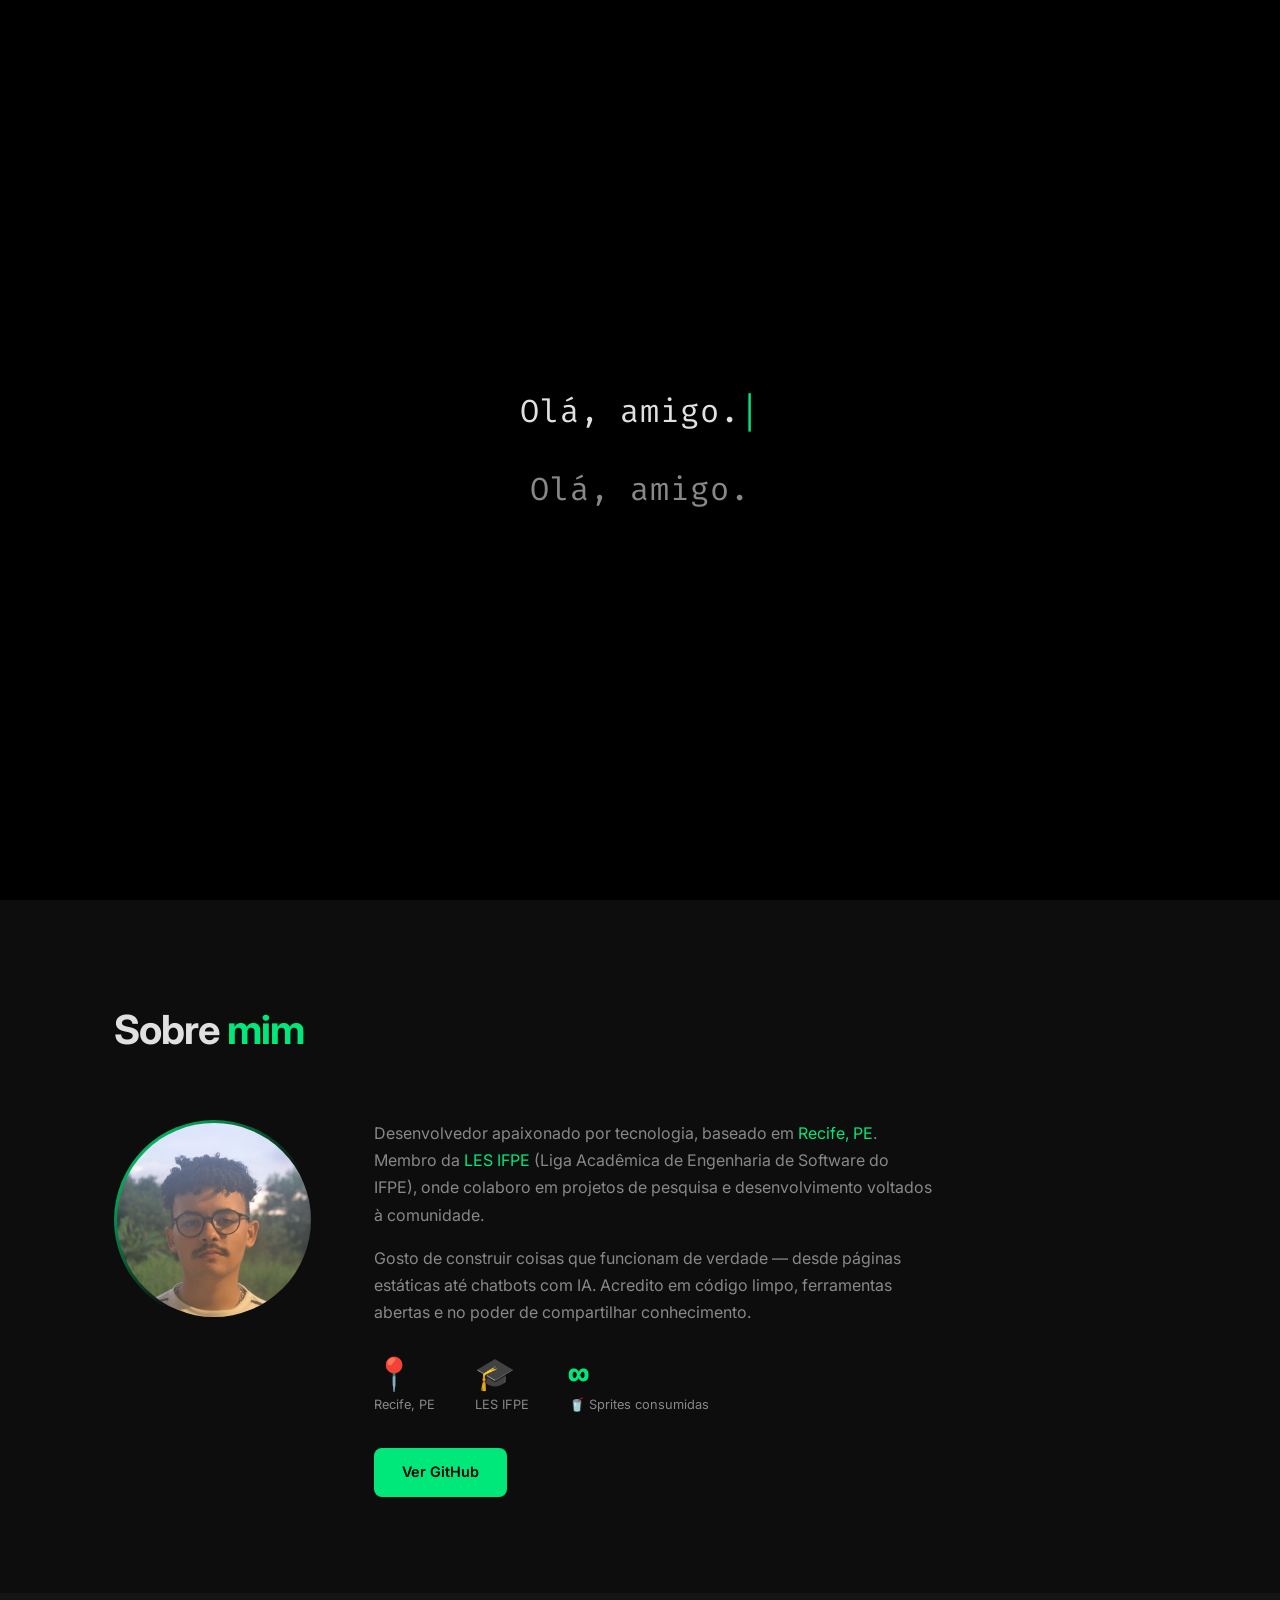
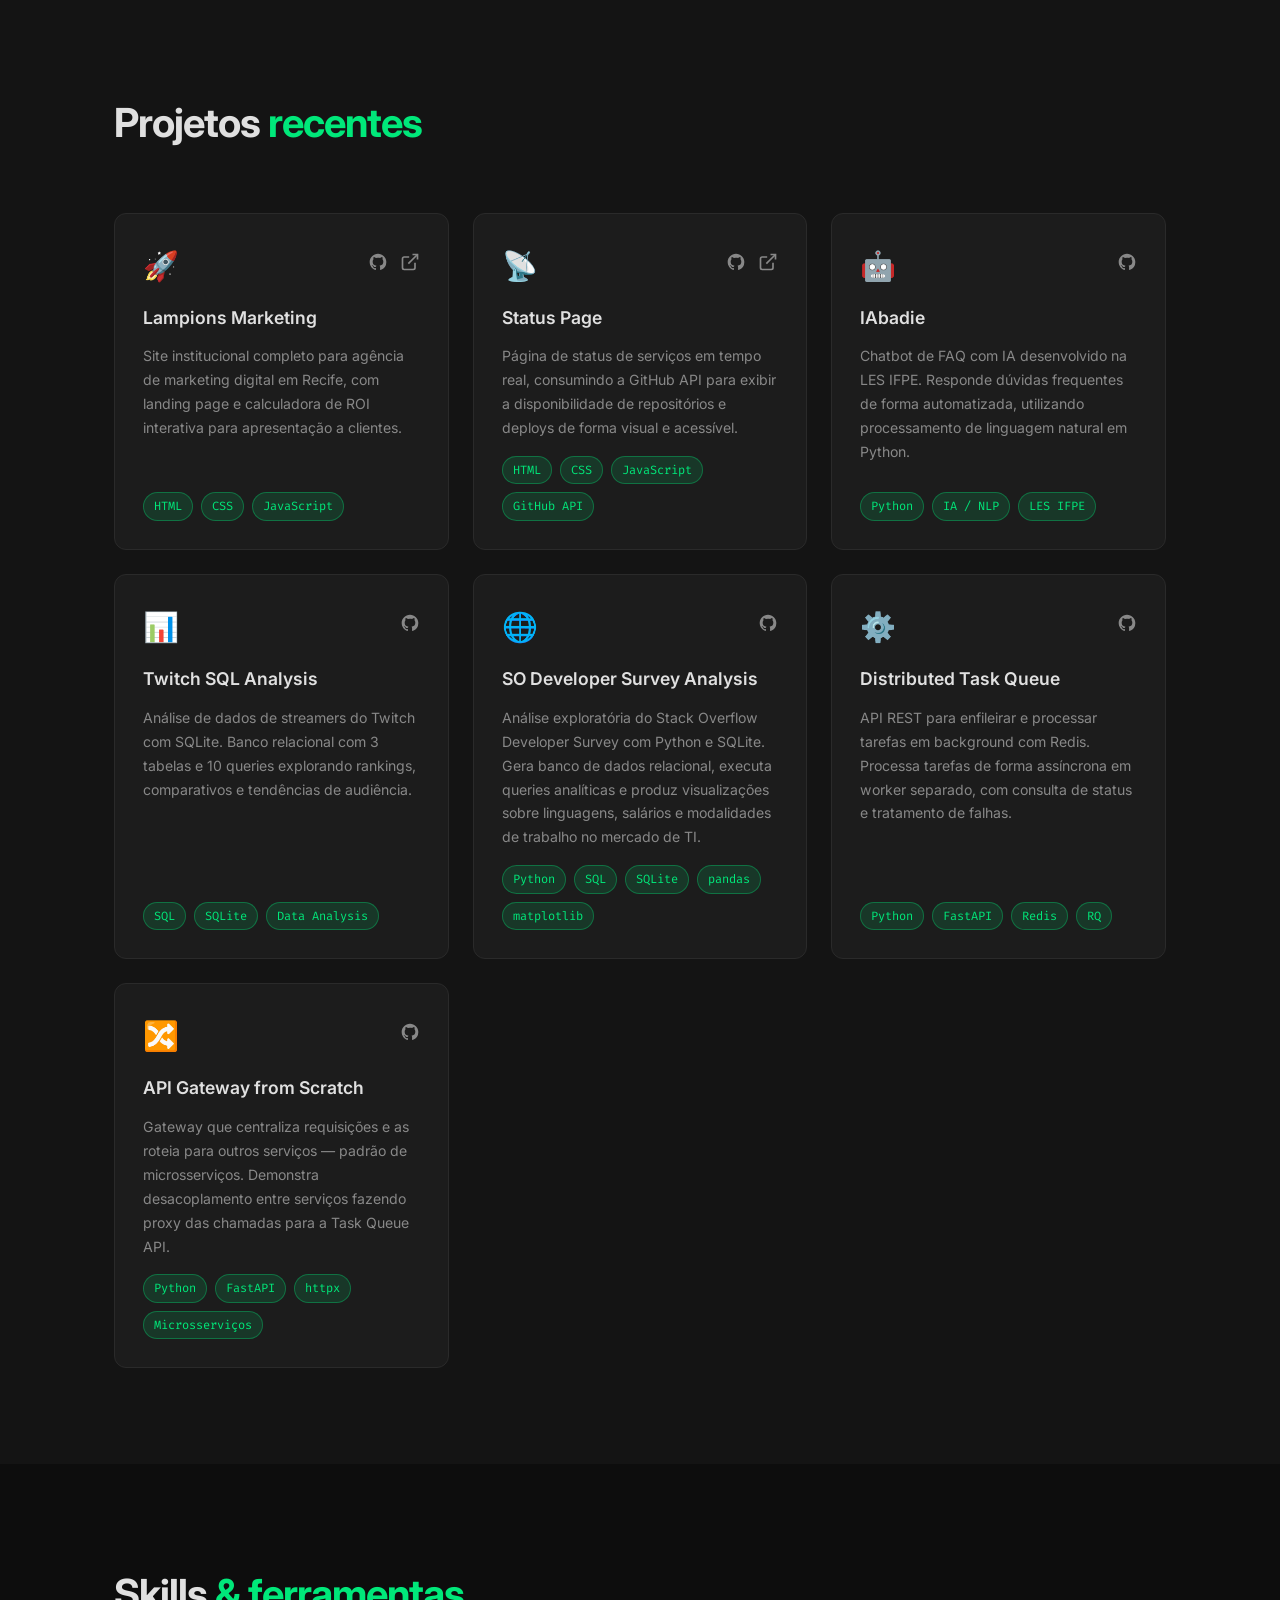
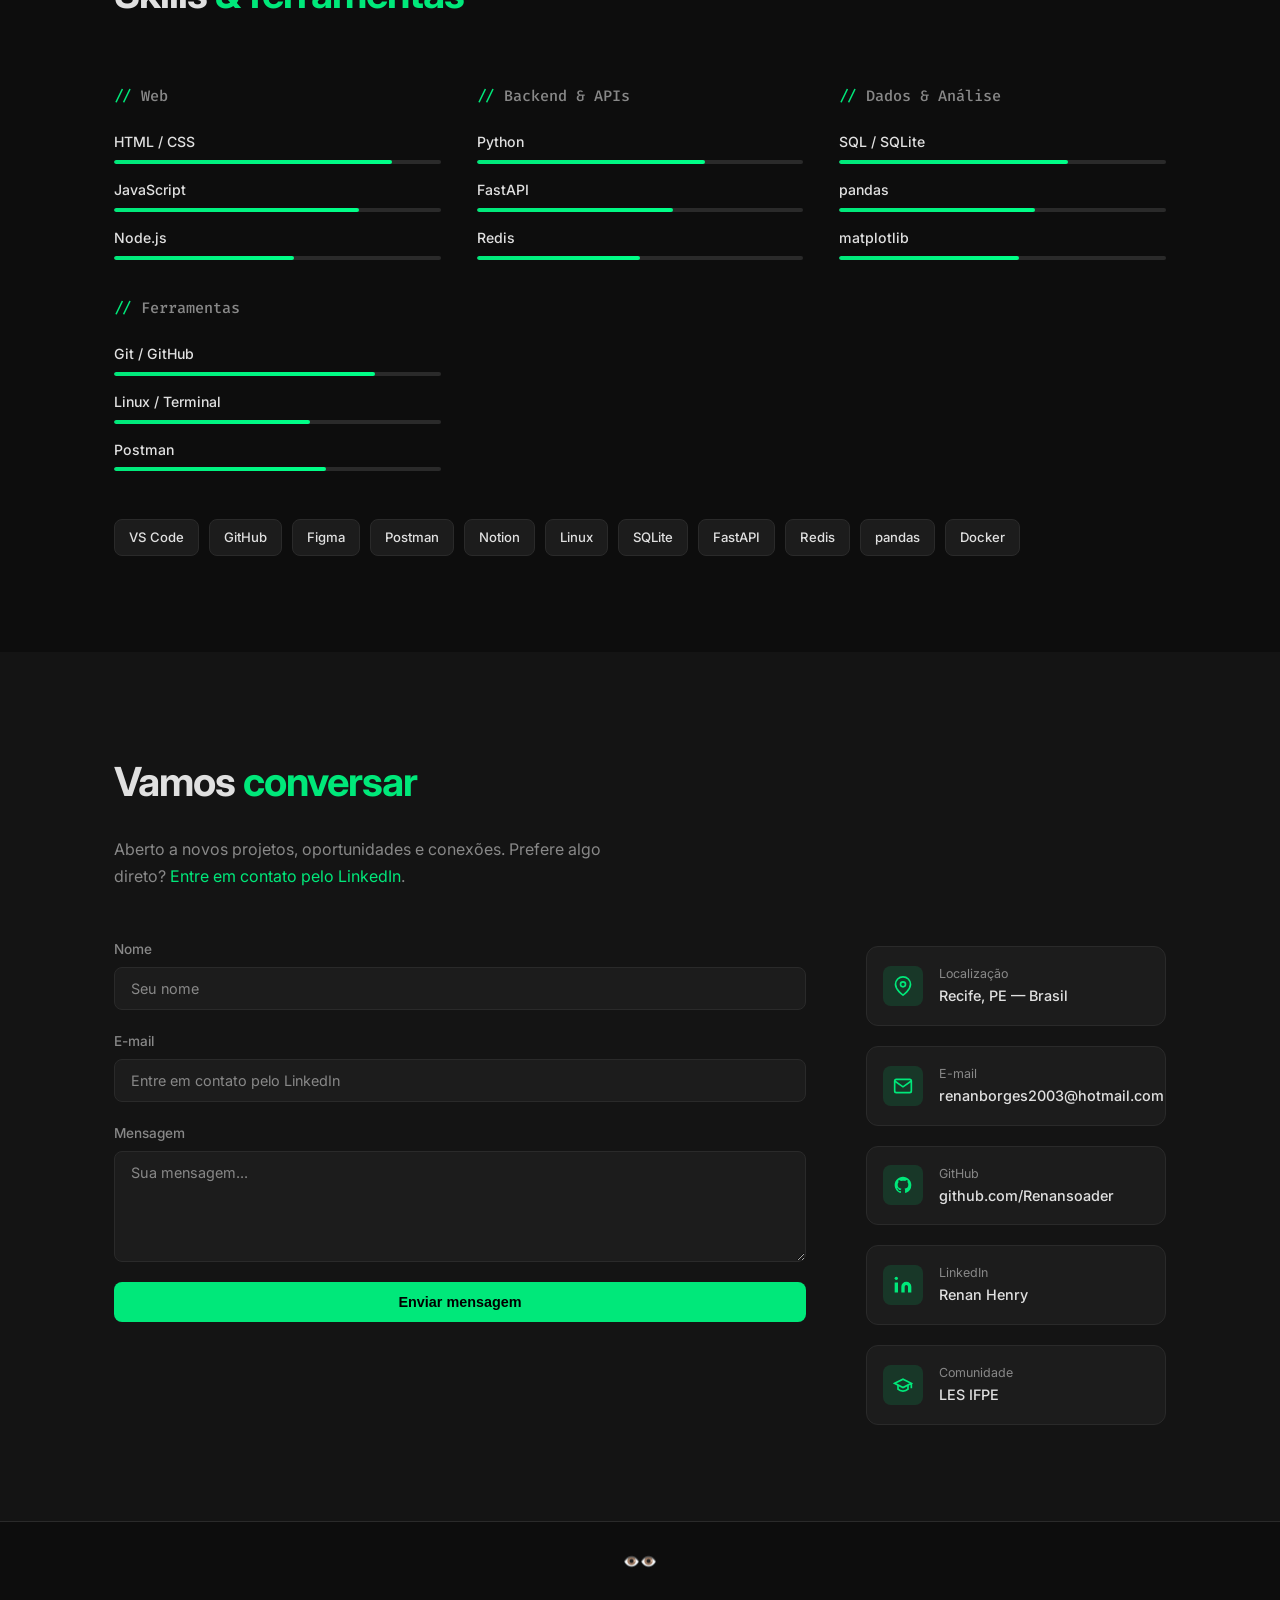
==== commit 1f7e20e6: "fix: corrige rodape e script que sumiram no ultimo commit" ====
--- a/index.html
+++ b/index.html
@@ -1,425 +1,431 @@
-<!DOCTYPE html>
-<html lang="pt-BR">
-<head>
-  <meta charset="UTF-8" />
-  <meta name="viewport" content="width=device-width, initial-scale=1.0" />
-  <title>Renan Henry — Desenvolvedor</title>
-  <link rel="stylesheet" href="style.css" />
-  <link rel="preconnect" href="https://fonts.googleapis.com" />
-  <link rel="preconnect" href="https://fonts.gstatic.com" crossorigin />
-  <link href="https://fonts.googleapis.com/css2?family=Inter:wght@300;400;500;600;700&family=Fira+Code:wght@400;500&display=swap" rel="stylesheet" />
-</head>
-<body>
-
-  <!-- SPLASH -->
-  <div id="splash" aria-hidden="true">
-    <div class="splash__inner">
-      <p class="splash__line" id="splashTyped"></p>
-      <p class="splash__line splash__line--fade" id="splashFade">Olá, amigo.</p>
-    </div>
-  </div>
-
-  <!-- NAV -->
-  <header class="nav" id="nav">
-    <div class="nav__inner">
-      <a href="#hero" class="nav__logo">rh<span class="accent">.</span></a>
-      <button class="nav__burger" id="burger" aria-label="Abrir menu">
-        <span></span><span></span><span></span>
-      </button>
-      <nav class="nav__links" id="navLinks">
-        <a href="#about">Sobre</a>
-        <a href="#projects">Projetos</a>
-        <a href="#skills">Skills</a>
-        <a href="#contact">Contato</a>
-      </nav>
-    </div>
-  </header>
-
-  <!-- HERO -->
-  <section class="hero" id="hero">
-    <div class="hero__bg"></div>
-    <div class="hero__content">
-      <h1 class="hero__name">Renan<br /><span class="accent">Henry</span></h1>
-      <p class="hero__role"><span class="typed" id="typed"></span><span class="cursor">|</span></p>
-      <div class="hero__actions">
-        <a href="#projects" class="btn btn--primary">Ver projetos</a>
-        <a href="#contact" class="btn btn--ghost">Falar comigo</a>
-        <a href="curriculo.pdf" target="_blank" rel="noopener" class="btn btn--ghost">Baixar currículo</a>
-      </div>
-    </div>
-    <div class="hero__scroll">
-      <span></span>
-    </div>
-  </section>
-
-  <!-- SOBRE -->
-  <section class="section" id="about">
-    <div class="container">
-      <h2 class="section__title">Sobre <span class="accent">mim</span></h2>
-      <div class="about__grid">
-        <div class="about__avatar">
-          <div class="avatar-ring">
-            <img src="foto.jpg" alt="Renan Henry" class="avatar-photo" />
-          </div>
-        </div>
-        <div class="about__text">
-          <p>
-            Desenvolvedor apaixonado por tecnologia, baseado em <span class="accent">Recife, PE</span>.
-            Membro da <a href="https://lesifpe.com.br/" target="_blank" rel="noopener" class="accent">LES IFPE</a> (Liga Acadêmica de Engenharia de Software do IFPE), onde
-            colaboro em projetos de pesquisa e desenvolvimento voltados à comunidade.
-          </p>
-          <p>
-            Gosto de construir coisas que funcionam de verdade — desde páginas estáticas até chatbots
-            com IA. Acredito em código limpo, ferramentas abertas e no poder de compartilhar
-            conhecimento.
-          </p>
-          <div class="about__facts">
-            <div class="fact">
-              <span class="fact__number accent">📍</span>
-              <span class="fact__label">Recife, PE</span>
-            </div>
-            <div class="fact">
-              <span class="fact__number accent">🎓</span>
-              <span class="fact__label">LES IFPE</span>
-            </div>
-            <div class="fact">
-              <span class="fact__number accent">∞</span>
-              <span class="fact__label">🥤 Sprites consumidas</span>
-            </div>
-          </div>
-          <a href="https://github.com/Renansoader" target="_blank" rel="noopener" class="btn btn--primary">Ver GitHub</a>
-        </div>
-      </div>
-    </div>
-  </section>
-
-  <!-- PROJETOS -->
-  <section class="section section--alt" id="projects">
-    <div class="container">
-      <h2 class="section__title">Projetos <span class="accent">recentes</span></h2>
-      <div class="projects__grid">
-
-        <article class="card" data-aos>
-          <div class="card__header">
-            <span class="card__icon">🚀</span>
-            <div class="card__links">
-              <a href="https://github.com/Renansoader/Lampions" target="_blank" rel="noopener" aria-label="GitHub">
-                <svg viewBox="0 0 24 24" fill="currentColor" width="20" height="20"><path d="M12 2C6.477 2 2 6.484 2 12.017c0 4.425 2.865 8.18 6.839 9.504.5.092.682-.217.682-.483 0-.237-.008-.868-.013-1.703-2.782.605-3.369-1.343-3.369-1.343-.454-1.158-1.11-1.466-1.11-1.466-.908-.62.069-.608.069-.608 1.003.07 1.531 1.032 1.531 1.032.892 1.53 2.341 1.088 2.91.832.092-.647.35-1.088.636-1.338-2.22-.253-4.555-1.113-4.555-4.951 0-1.093.39-1.988 1.029-2.688-.103-.253-.446-1.272.098-2.65 0 0 .84-.27 2.75 1.026A9.564 9.564 0 0112 6.844c.85.004 1.705.115 2.504.337 1.909-1.296 2.747-1.027 2.747-1.027.546 1.379.202 2.398.1 2.651.64.7 1.028 1.595 1.028 2.688 0 3.848-2.339 4.695-4.566 4.943.359.309.678.92.678 1.855 0 1.338-.012 2.419-.012 2.747 0 .268.18.58.688.482A10.019 10.019 0 0022 12.017C22 6.484 17.522 2 12 2z"/></svg>
-              </a>
-              <a href="https://renansoader.github.io/Lampions" target="_blank" rel="noopener" aria-label="Demo">
-                <svg viewBox="0 0 24 24" fill="none" stroke="currentColor" stroke-width="2" width="20" height="20"><path d="M18 13v6a2 2 0 01-2 2H5a2 2 0 01-2-2V8a2 2 0 012-2h6"/><polyline points="15 3 21 3 21 9"/><line x1="10" y1="14" x2="21" y2="3"/></svg>
-              </a>
-            </div>
-          </div>
-          <h3 class="card__title">Lampions Marketing</h3>
-          <p class="card__desc">Site institucional completo para agência de marketing digital em Recife, com landing page e calculadora de ROI interativa para apresentação a clientes.</p>
-          <div class="card__tags">
-            <span class="tag">HTML</span>
-            <span class="tag">CSS</span>
-            <span class="tag">JavaScript</span>
-          </div>
-        </article>
-
-        <article class="card" data-aos>
-          <div class="card__header">
-            <span class="card__icon">📡</span>
-            <div class="card__links">
-              <a href="https://github.com/Renansoader/status" target="_blank" rel="noopener" aria-label="GitHub">
-                <svg viewBox="0 0 24 24" fill="currentColor" width="20" height="20"><path d="M12 2C6.477 2 2 6.484 2 12.017c0 4.425 2.865 8.18 6.839 9.504.5.092.682-.217.682-.483 0-.237-.008-.868-.013-1.703-2.782.605-3.369-1.343-3.369-1.343-.454-1.158-1.11-1.466-1.11-1.466-.908-.62.069-.608.069-.608 1.003.07 1.531 1.032 1.531 1.032.892 1.53 2.341 1.088 2.91.832.092-.647.35-1.088.636-1.338-2.22-.253-4.555-1.113-4.555-4.951 0-1.093.39-1.988 1.029-2.688-.103-.253-.446-1.272.098-2.65 0 0 .84-.27 2.75 1.026A9.564 9.564 0 0112 6.844c.85.004 1.705.115 2.504.337 1.909-1.296 2.747-1.027 2.747-1.027.546 1.379.202 2.398.1 2.651.64.7 1.028 1.595 1.028 2.688 0 3.848-2.339 4.695-4.566 4.943.359.309.678.92.678 1.855 0 1.338-.012 2.419-.012 2.747 0 .268.18.58.688.482A10.019 10.019 0 0022 12.017C22 6.484 17.522 2 12 2z"/></svg>
-              </a>
-              <a href="https://renansoader.github.io/status" target="_blank" rel="noopener" aria-label="Demo">
-                <svg viewBox="0 0 24 24" fill="none" stroke="currentColor" stroke-width="2" width="20" height="20"><path d="M18 13v6a2 2 0 01-2 2H5a2 2 0 01-2-2V8a2 2 0 012-2h6"/><polyline points="15 3 21 3 21 9"/><line x1="10" y1="14" x2="21" y2="3"/></svg>
-              </a>
-            </div>
-          </div>
-          <h3 class="card__title">Status Page</h3>
-          <p class="card__desc">Página de status de serviços em tempo real, consumindo a GitHub API para exibir a disponibilidade de repositórios e deploys de forma visual e acessível.</p>
-          <div class="card__tags">
-            <span class="tag">HTML</span>
-            <span class="tag">CSS</span>
-            <span class="tag">JavaScript</span>
-            <span class="tag">GitHub API</span>
-          </div>
-        </article>
-
-        <article class="card" data-aos>
-          <div class="card__header">
-            <span class="card__icon">🤖</span>
-            <div class="card__links">
-              <a href="https://github.com/Renansoader" target="_blank" rel="noopener" aria-label="GitHub">
-                <svg viewBox="0 0 24 24" fill="currentColor" width="20" height="20"><path d="M12 2C6.477 2 2 6.484 2 12.017c0 4.425 2.865 8.18 6.839 9.504.5.092.682-.217.682-.483 0-.237-.008-.868-.013-1.703-2.782.605-3.369-1.343-3.369-1.343-.454-1.158-1.11-1.466-1.11-1.466-.908-.62.069-.608.069-.608 1.003.07 1.531 1.032 1.531 1.032.892 1.53 2.341 1.088 2.91.832.092-.647.35-1.088.636-1.338-2.22-.253-4.555-1.113-4.555-4.951 0-1.093.39-1.988 1.029-2.688-.103-.253-.446-1.272.098-2.65 0 0 .84-.27 2.75 1.026A9.564 9.564 0 0112 6.844c.85.004 1.705.115 2.504.337 1.909-1.296 2.747-1.027 2.747-1.027.546 1.379.202 2.398.1 2.651.64.7 1.028 1.595 1.028 2.688 0 3.848-2.339 4.695-4.566 4.943.359.309.678.92.678 1.855 0 1.338-.012 2.419-.012 2.747 0 .268.18.58.688.482A10.019 10.019 0 0022 12.017C22 6.484 17.522 2 12 2z"/></svg>
-              </a>
-            </div>
-          </div>
-          <h3 class="card__title">IAbadie</h3>
-          <p class="card__desc">Chatbot de FAQ com IA desenvolvido na LES IFPE. Responde dúvidas frequentes de forma automatizada, utilizando processamento de linguagem natural em Python.</p>
-          <div class="card__tags">
-            <span class="tag">Python</span>
-            <span class="tag">IA / NLP</span>
-            <span class="tag">LES IFPE</span>
-          </div>
-        </article>
-
-        <article class="card" data-aos>
-          <div class="card__header">
-            <span class="card__icon">📊</span>
-            <div class="card__links">
-              <a href="https://github.com/Renansoader/twitch-sql-project" target="_blank" rel="noopener" aria-label="GitHub">
-                <svg viewBox="0 0 24 24" fill="currentColor" width="20" height="20"><path d="M12 2C6.477 2 2 6.484 2 12.017c0 4.425 2.865 8.18 6.839 9.504.5.092.682-.217.682-.483 0-.237-.008-.868-.013-1.703-2.782.605-3.369-1.343-3.369-1.343-.454-1.158-1.11-1.466-1.11-1.466-.908-.62.069-.608.069-.608 1.003.07 1.531 1.032 1.531 1.032.892 1.53 2.341 1.088 2.91.832.092-.647.35-1.088.636-1.338-2.22-.253-4.555-1.113-4.555-4.951 0-1.093.39-1.988 1.029-2.688-.103-.253-.446-1.272.098-2.65 0 0 .84-.27 2.75 1.026A9.564 9.564 0 0112 6.844c.85.004 1.705.115 2.504.337 1.909-1.296 2.747-1.027 2.747-1.027.546 1.379.202 2.398.1 2.651.64.7 1.028 1.595 1.028 2.688 0 3.848-2.339 4.695-4.566 4.943.359.309.678.92.678 1.855 0 1.338-.012 2.419-.012 2.747 0 .268.18.58.688.482A10.019 10.019 0 0022 12.017C22 6.484 17.522 2 12 2z"/></svg>
-              </a>
-            </div>
-          </div>
-          <h3 class="card__title">Twitch SQL Analysis</h3>
-          <p class="card__desc">Análise de dados de streamers do Twitch com SQLite. Banco relacional com 3 tabelas e 10 queries explorando rankings, comparativos e tendências de audiência.</p>
-          <div class="card__tags">
-            <span class="tag">SQL</span>
-            <span class="tag">SQLite</span>
-            <span class="tag">Data Analysis</span>
-          </div>
-        </article>
-
-        <article class="card" data-aos>
-          <div class="card__header">
-            <span class="card__icon">🌐</span>
-            <div class="card__links">
-              <a href="https://github.com/Renansoader/so-dev-survey-analysis" target="_blank" rel="noopener" aria-label="GitHub">
-                <svg viewBox="0 0 24 24" fill="currentColor" width="20" height="20"><path d="M12 2C6.477 2 2 6.484 2 12.017c0 4.425 2.865 8.18 6.839 9.504.5.092.682-.217.682-.483 0-.237-.008-.868-.013-1.703-2.782.605-3.369-1.343-3.369-1.343-.454-1.158-1.11-1.466-1.11-1.466-.908-.62.069-.608.069-.608 1.003.07 1.531 1.032 1.531 1.032.892 1.53 2.341 1.088 2.91.832.092-.647.35-1.088.636-1.338-2.22-.253-4.555-1.113-4.555-4.951 0-1.093.39-1.988 1.029-2.688-.103-.253-.446-1.272.098-2.65 0 0 .84-.27 2.75 1.026A9.564 9.564 0 0112 6.844c.85.004 1.705.115 2.504.337 1.909-1.296 2.747-1.027 2.747-1.027.546 1.379.202 2.398.1 2.651.64.7 1.028 1.595 1.028 2.688 0 3.848-2.339 4.695-4.566 4.943.359.309.678.92.678 1.855 0 1.338-.012 2.419-.012 2.747 0 .268.18.58.688.482A10.019 10.019 0 0022 12.017C22 6.484 17.522 2 12 2z"/></svg>
-              </a>
-            </div>
-          </div>
-          <h3 class="card__title">SO Developer Survey Analysis</h3>
-          <p class="card__desc">Análise exploratória do Stack Overflow Developer Survey com Python e SQLite. Gera banco de dados relacional, executa queries analíticas e produz visualizações sobre linguagens, salários e modalidades de trabalho no mercado de TI.</p>
-          <div class="card__tags">
-            <span class="tag">Python</span>
-            <span class="tag">SQL</span>
-            <span class="tag">SQLite</span>
-            <span class="tag">pandas</span>
-            <span class="tag">matplotlib</span>
-          </div>
-        </article>
-
-        <article class="card" data-aos>
-          <div class="card__header">
-            <span class="card__icon">⚙️</span>
-            <div class="card__links">
-              <a href="https://github.com/Renansoader/distributed-task-queue" target="_blank" rel="noopener" aria-label="GitHub">
-                <svg viewBox="0 0 24 24" fill="currentColor" width="20" height="20"><path d="M12 2C6.477 2 2 6.484 2 12.017c0 4.425 2.865 8.18 6.839 9.504.5.092.682-.217.682-.483 0-.237-.008-.868-.013-1.703-2.782.605-3.369-1.343-3.369-1.343-.454-1.158-1.11-1.466-1.11-1.466-.908-.62.069-.608.069-.608 1.003.07 1.531 1.032 1.531 1.032.892 1.53 2.341 1.088 2.91.832.092-.647.35-1.088.636-1.338-2.22-.253-4.555-1.113-4.555-4.951 0-1.093.39-1.988 1.029-2.688-.103-.253-.446-1.272.098-2.65 0 0 .84-.27 2.75 1.026A9.564 9.564 0 0112 6.844c.85.004 1.705.115 2.504.337 1.909-1.296 2.747-1.027 2.747-1.027.546 1.379.202 2.398.1 2.651.64.7 1.028 1.595 1.028 2.688 0 3.848-2.339 4.695-4.566 4.943.359.309.678.92.678 1.855 0 1.338-.012 2.419-.012 2.747 0 .268.18.58.688.482A10.019 10.019 0 0022 12.017C22 6.484 17.522 2 12 2z"/></svg>
-              </a>
-            </div>
-          </div>
-          <h3 class="card__title">Distributed Task Queue</h3>
-          <p class="card__desc">API REST para enfileirar e processar tarefas em background com Redis. Processa tarefas de forma assíncrona em worker separado, com consulta de status e tratamento de falhas.</p>
-          <div class="card__tags">
-            <span class="tag">Python</span>
-            <span class="tag">FastAPI</span>
-            <span class="tag">Redis</span>
-            <span class="tag">RQ</span>
-          </div>
-        </article>
-
-        <article class="card" data-aos>
-          <div class="card__header">
-            <span class="card__icon">🔀</span>
-            <div class="card__links">
-              <a href="https://github.com/Renansoader/api-gateway" target="_blank" rel="noopener" aria-label="GitHub">
-                <svg viewBox="0 0 24 24" fill="currentColor" width="20" height="20"><path d="M12 2C6.477 2 2 6.484 2 12.017c0 4.425 2.865 8.18 6.839 9.504.5.092.682-.217.682-.483 0-.237-.008-.868-.013-1.703-2.782.605-3.369-1.343-3.369-1.343-.454-1.158-1.11-1.466-1.11-1.466-.908-.62.069-.608.069-.608 1.003.07 1.531 1.032 1.531 1.032.892 1.53 2.341 1.088 2.91.832.092-.647.35-1.088.636-1.338-2.22-.253-4.555-1.113-4.555-4.951 0-1.093.39-1.988 1.029-2.688-.103-.253-.446-1.272.098-2.65 0 0 .84-.27 2.75 1.026A9.564 9.564 0 0112 6.844c.85.004 1.705.115 2.504.337 1.909-1.296 2.747-1.027 2.747-1.027.546 1.379.202 2.398.1 2.651.64.7 1.028 1.595 1.028 2.688 0 3.848-2.339 4.695-4.566 4.943.359.309.678.92.678 1.855 0 1.338-.012 2.419-.012 2.747 0 .268.18.58.688.482A10.019 10.019 0 0022 12.017C22 6.484 17.522 2 12 2z"/></svg>
-              </a>
-            </div>
-          </div>
-          <h3 class="card__title">API Gateway from Scratch</h3>
-          <p class="card__desc">Gateway que centraliza requisições e as roteia para outros serviços — padrão de microsserviços. Demonstra desacoplamento entre serviços fazendo proxy das chamadas para a Task Queue API.</p>
-          <div class="card__tags">
-            <span class="tag">Python</span>
-            <span class="tag">FastAPI</span>
-            <span class="tag">httpx</span>
-            <span class="tag">Microsserviços</span>
-          </div>
-        </article>
-
-      </div>
-    </div>
-  </section>
-
-  <!-- SKILLS -->
-  <section class="section" id="skills">
-    <div class="container">
-      <h2 class="section__title">Skills <span class="accent">&amp; ferramentas</span></h2>
-      <div class="skills__grid">
-
-        <div class="skill-group" data-aos>
-          <h3 class="skill-group__title">
-            <span class="accent">//</span> Web
-          </h3>
-          <ul class="skill-list">
-            <li class="skill-item">
-              <span class="skill-item__name">HTML / CSS</span>
-              <div class="skill-bar"><div class="skill-bar__fill" style="--w:85%"></div></div>
-            </li>
-            <li class="skill-item">
-              <span class="skill-item__name">JavaScript</span>
-              <div class="skill-bar"><div class="skill-bar__fill" style="--w:75%"></div></div>
-            </li>
-            <li class="skill-item">
-              <span class="skill-item__name">Node.js</span>
-              <div class="skill-bar"><div class="skill-bar__fill" style="--w:55%"></div></div>
-            </li>
-          </ul>
-        </div>
-
-        <div class="skill-group" data-aos>
-          <h3 class="skill-group__title">
-            <span class="accent">//</span> Backend &amp; APIs
-          </h3>
-          <ul class="skill-list">
-            <li class="skill-item">
-              <span class="skill-item__name">Python</span>
-              <div class="skill-bar"><div class="skill-bar__fill" style="--w:70%"></div></div>
-            </li>
-            <li class="skill-item">
-              <span class="skill-item__name">FastAPI</span>
-              <div class="skill-bar"><div class="skill-bar__fill" style="--w:60%"></div></div>
-            </li>
-            <li class="skill-item">
-              <span class="skill-item__name">Redis</span>
-              <div class="skill-bar"><div class="skill-bar__fill" style="--w:50%"></div></div>
-            </li>
-          </ul>
-        </div>
-
-        <div class="skill-group" data-aos>
-          <h3 class="skill-group__title">
-            <span class="accent">//</span> Dados &amp; Análise
-          </h3>
-          <ul class="skill-list">
-            <li class="skill-item">
-              <span class="skill-item__name">SQL / SQLite</span>
-              <div class="skill-bar"><div class="skill-bar__fill" style="--w:70%"></div></div>
-            </li>
-            <li class="skill-item">
-              <span class="skill-item__name">pandas</span>
-              <div class="skill-bar"><div class="skill-bar__fill" style="--w:60%"></div></div>
-            </li>
-            <li class="skill-item">
-              <span class="skill-item__name">matplotlib</span>
-              <div class="skill-bar"><div class="skill-bar__fill" style="--w:55%"></div></div>
-            </li>
-          </ul>
-        </div>
-
-        <div class="skill-group" data-aos>
-          <h3 class="skill-group__title">
-            <span class="accent">//</span> Ferramentas
-          </h3>
-          <ul class="skill-list">
-            <li class="skill-item">
-              <span class="skill-item__name">Git / GitHub</span>
-              <div class="skill-bar"><div class="skill-bar__fill" style="--w:80%"></div></div>
-            </li>
-            <li class="skill-item">
-              <span class="skill-item__name">Linux / Terminal</span>
-              <div class="skill-bar"><div class="skill-bar__fill" style="--w:60%"></div></div>
-            </li>
-            <li class="skill-item">
-              <span class="skill-item__name">Postman</span>
-              <div class="skill-bar"><div class="skill-bar__fill" style="--w:65%"></div></div>
-            </li>
-          </ul>
-        </div>
-
-      </div>
-
-      <div class="badges">
-        <span class="badge">VS Code</span>
-        <span class="badge">GitHub</span>
-        <span class="badge">Figma</span>
-        <span class="badge">Postman</span>
-        <span class="badge">Notion</span>
-        <span class="badge">Linux</span>
-        <span class="badge">SQLite</span>
-        <span class="badge">FastAPI</span>
-        <span class="badge">Redis</span>
-        <span class="badge">pandas</span>
-        <span class="badge">Docker</span>
-      </div>
-    </div>
-  </section>
-
-  <!-- CONTATO -->
-  <section class="section section--alt" id="contact">
-    <div class="container">
-      <h2 class="section__title">Vamos <span class="accent">conversar</span></h2>
-      <p class="contact__sub">Aberto a novos projetos, oportunidades e conexões. Prefere algo direto? <a href="https://www.linkedin.com/in/renanhenry/" target="_blank" rel="noopener" class="accent">Entre em contato pelo LinkedIn</a>.</p>
-
-      <div class="contact__layout">
-        <form class="form" id="contactForm" action="https://formspree.io/f/xzdlabdl" method="POST" novalidate>
-          <div class="form__group">
-            <label for="name">Nome</label>
-            <input type="text" id="name" name="name" placeholder="Seu nome" required />
-          </div>
-          <div class="form__group">
-            <label for="email">E-mail</label>
-            <input type="email" id="email" name="email" placeholder="Entre em contato pelo LinkedIn" required />
-          </div>
-          <div class="form__group">
-            <label for="message">Mensagem</label>
-            <textarea id="message" name="message" rows="5" placeholder="Sua mensagem..." required></textarea>
-          </div>
-          <button type="submit" class="btn btn--primary btn--full" id="submitBtn">
-            Enviar mensagem
-          </button>
-          <p class="form__feedback" id="formFeedback"></p>
-        </form>
-
-        <div class="contact__info">
-          <div class="contact-link">
-            <div class="contact-link__icon">
-              <svg viewBox="0 0 24 24" fill="none" stroke="currentColor" stroke-width="2" width="20" height="20"><path d="M21 10c0 7-9 13-9 13s-9-6-9-13a9 9 0 0118 0z"/><circle cx="12" cy="10" r="3"/></svg>
-            </div>
-            <div>
-              <span class="contact-link__label">Localização</span>
-              <span class="contact-link__value">Recife, PE — Brasil</span>
-            </div>
-          </div>
-          <a href="mailto:renanborges2003@hotmail.com" class="contact-link">
-            <div class="contact-link__icon">
-              <svg viewBox="0 0 24 24" fill="none" stroke="currentColor" stroke-width="2" width="20" height="20"><path d="M4 4h16c1.1 0 2 .9 2 2v12c0 1.1-.9 2-2 2H4c-1.1 0-2-.9-2-2V6c0-1.1.9-2 2-2z"/><polyline points="22,6 12,13 2,6"/></svg>
-            </div>
-            <div>
-              <span class="contact-link__label">E-mail</span>
-              <span class="contact-link__value">renanborges2003@hotmail.com</span>
-            </div>
-          </a>
-          <a href="https://github.com/Renansoader" target="_blank" rel="noopener" class="contact-link">
-            <div class="contact-link__icon">
-              <svg viewBox="0 0 24 24" fill="currentColor" width="20" height="20"><path d="M12 2C6.477 2 2 6.484 2 12.017c0 4.425 2.865 8.18 6.839 9.504.5.092.682-.217.682-.483 0-.237-.008-.868-.013-1.703-2.782.605-3.369-1.343-3.369-1.343-.454-1.158-1.11-1.466-1.11-1.466-.908-.62.069-.608.069-.608 1.003.07 1.531 1.032 1.531 1.032.892 1.53 2.341 1.088 2.91.832.092-.647.35-1.088.636-1.338-2.22-.253-4.555-1.113-4.555-4.951 0-1.093.39-1.988 1.029-2.688-.103-.253-.446-1.272.098-2.65 0 0 .84-.27 2.75 1.026A9.564 9.564 0 0112 6.844c.85.004 1.705.115 2.504.337 1.909-1.296 2.747-1.027 2.747-1.027.546 1.379.202 2.398.1 2.651.64.7 1.028 1.595 1.028 2.688 0 3.848-2.339 4.695-4.566 4.943.359.309.678.92.678 1.855 0 1.338-.012 2.419-.012 2.747 0 .268.18.58.688.482A10.019 10.019 0 0022 12.017C22 6.484 17.522 2 12 2z"/></svg>
-            </div>
-            <div>
-              <span class="contact-link__label">GitHub</span>
-              <span class="contact-link__value">github.com/Renansoader</span>
-            </div>
-          </a>
-          <a href="https://www.linkedin.com/in/renanhenry/" target="_blank" rel="noopener" class="contact-link">
-            <div class="contact-link__icon">
-              <svg viewBox="0 0 24 24" fill="currentColor" width="20" height="20"><path d="M16 8a6 6 0 016 6v7h-4v-7a2 2 0 00-2-2 2 2 0 00-2 2v7h-4v-7a6 6 0 016-6zM2 9h4v12H2z"/><circle cx="4" cy="4" r="2"/></svg>
-            </div>
-            <div>
-              <span class="contact-link__label">LinkedIn</span>
-              <span class="contact-link__value">Renan Henry</span>
-            </div>
-          </a>
-          <a href="https://lesifpe.com.br/" target="_blank" rel="noopener" class="contact-link">
-            <div class="contact-link__icon">
-              <svg viewBox="0 0 24 24" fill="none" stroke="currentColor" stroke-width="2" width="20" height="20"><path d="M22 10v6M2 10l10-5 10 5-10 5z"/><path d="M6 12v5c3 3 9 3 12 0v-5"/></svg>
-            </div>
-            <div>
-              <span class="contact-link__label">Comunidade</span>
-              <span class="contact-link__value">LES IFPE</span>
-            </div>
-          </a>
-        </div>
-      </div>
-    </div>
-  </section>
-
-  <!-- FOOTER -->
-  <footer class+<!DOCTYPE html>
+<html lang="pt-BR">
+<head>
+  <meta charset="UTF-8" />
+  <meta name="viewport" content="width=device-width, initial-scale=1.0" />
+  <title>Renan Henry — Desenvolvedor</title>
+  <link rel="stylesheet" href="style.css" />
+  <link rel="preconnect" href="https://fonts.googleapis.com" />
+  <link rel="preconnect" href="https://fonts.gstatic.com" crossorigin />
+  <link href="https://fonts.googleapis.com/css2?family=Inter:wght@300;400;500;600;700&family=Fira+Code:wght@400;500&display=swap" rel="stylesheet" />
+</head>
+<body>
+
+  <!-- SPLASH -->
+  <div id="splash" aria-hidden="true">
+    <div class="splash__inner">
+      <p class="splash__line" id="splashTyped"></p>
+      <p class="splash__line splash__line--fade" id="splashFade">Olá, amigo.</p>
+    </div>
+  </div>
+
+  <!-- NAV -->
+  <header class="nav" id="nav">
+    <div class="nav__inner">
+      <a href="#hero" class="nav__logo">rh<span class="accent">.</span></a>
+      <button class="nav__burger" id="burger" aria-label="Abrir menu">
+        <span></span><span></span><span></span>
+      </button>
+      <nav class="nav__links" id="navLinks">
+        <a href="#about">Sobre</a>
+        <a href="#projects">Projetos</a>
+        <a href="#skills">Skills</a>
+        <a href="#contact">Contato</a>
+      </nav>
+    </div>
+  </header>
+
+  <!-- HERO -->
+  <section class="hero" id="hero">
+    <div class="hero__bg"></div>
+    <div class="hero__content">
+      <h1 class="hero__name">Renan<br /><span class="accent">Henry</span></h1>
+      <p class="hero__role"><span class="typed" id="typed"></span><span class="cursor">|</span></p>
+      <div class="hero__actions">
+        <a href="#projects" class="btn btn--primary">Ver projetos</a>
+        <a href="#contact" class="btn btn--ghost">Falar comigo</a>
+        <a href="curriculo.pdf" target="_blank" rel="noopener" class="btn btn--ghost">Baixar currículo</a>
+      </div>
+    </div>
+    <div class="hero__scroll">
+      <span></span>
+    </div>
+  </section>
+
+  <!-- SOBRE -->
+  <section class="section" id="about">
+    <div class="container">
+      <h2 class="section__title">Sobre <span class="accent">mim</span></h2>
+      <div class="about__grid">
+        <div class="about__avatar">
+          <div class="avatar-ring">
+            <img src="foto.jpg" alt="Renan Henry" class="avatar-photo" />
+          </div>
+        </div>
+        <div class="about__text">
+          <p>
+            Desenvolvedor apaixonado por tecnologia, baseado em <span class="accent">Recife, PE</span>.
+            Membro da <a href="https://lesifpe.com.br/" target="_blank" rel="noopener" class="accent">LES IFPE</a> (Liga Acadêmica de Engenharia de Software do IFPE), onde
+            colaboro em projetos de pesquisa e desenvolvimento voltados à comunidade.
+          </p>
+          <p>
+            Gosto de construir coisas que funcionam de verdade — desde páginas estáticas até chatbots
+            com IA. Acredito em código limpo, ferramentas abertas e no poder de compartilhar
+            conhecimento.
+          </p>
+          <div class="about__facts">
+            <div class="fact">
+              <span class="fact__number accent">📍</span>
+              <span class="fact__label">Recife, PE</span>
+            </div>
+            <div class="fact">
+              <span class="fact__number accent">🎓</span>
+              <span class="fact__label">LES IFPE</span>
+            </div>
+            <div class="fact">
+              <span class="fact__number accent">∞</span>
+              <span class="fact__label">🥤 Sprites consumidas</span>
+            </div>
+          </div>
+          <a href="https://github.com/Renansoader" target="_blank" rel="noopener" class="btn btn--primary">Ver GitHub</a>
+        </div>
+      </div>
+    </div>
+  </section>
+
+  <!-- PROJETOS -->
+  <section class="section section--alt" id="projects">
+    <div class="container">
+      <h2 class="section__title">Projetos <span class="accent">recentes</span></h2>
+      <div class="projects__grid">
+
+        <article class="card" data-aos>
+          <div class="card__header">
+            <span class="card__icon">🚀</span>
+            <div class="card__links">
+              <a href="https://github.com/Renansoader/Lampions" target="_blank" rel="noopener" aria-label="GitHub">
+                <svg viewBox="0 0 24 24" fill="currentColor" width="20" height="20"><path d="M12 2C6.477 2 2 6.484 2 12.017c0 4.425 2.865 8.18 6.839 9.504.5.092.682-.217.682-.483 0-.237-.008-.868-.013-1.703-2.782.605-3.369-1.343-3.369-1.343-.454-1.158-1.11-1.466-1.11-1.466-.908-.62.069-.608.069-.608 1.003.07 1.531 1.032 1.531 1.032.892 1.53 2.341 1.088 2.91.832.092-.647.35-1.088.636-1.338-2.22-.253-4.555-1.113-4.555-4.951 0-1.093.39-1.988 1.029-2.688-.103-.253-.446-1.272.098-2.65 0 0 .84-.27 2.75 1.026A9.564 9.564 0 0112 6.844c.85.004 1.705.115 2.504.337 1.909-1.296 2.747-1.027 2.747-1.027.546 1.379.202 2.398.1 2.651.64.7 1.028 1.595 1.028 2.688 0 3.848-2.339 4.695-4.566 4.943.359.309.678.92.678 1.855 0 1.338-.012 2.419-.012 2.747 0 .268.18.58.688.482A10.019 10.019 0 0022 12.017C22 6.484 17.522 2 12 2z"/></svg>
+              </a>
+              <a href="https://renansoader.github.io/Lampions" target="_blank" rel="noopener" aria-label="Demo">
+                <svg viewBox="0 0 24 24" fill="none" stroke="currentColor" stroke-width="2" width="20" height="20"><path d="M18 13v6a2 2 0 01-2 2H5a2 2 0 01-2-2V8a2 2 0 012-2h6"/><polyline points="15 3 21 3 21 9"/><line x1="10" y1="14" x2="21" y2="3"/></svg>
+              </a>
+            </div>
+          </div>
+          <h3 class="card__title">Lampions Marketing</h3>
+          <p class="card__desc">Site institucional completo para agência de marketing digital em Recife, com landing page e calculadora de ROI interativa para apresentação a clientes.</p>
+          <div class="card__tags">
+            <span class="tag">HTML</span>
+            <span class="tag">CSS</span>
+            <span class="tag">JavaScript</span>
+          </div>
+        </article>
+
+        <article class="card" data-aos>
+          <div class="card__header">
+            <span class="card__icon">📡</span>
+            <div class="card__links">
+              <a href="https://github.com/Renansoader/status" target="_blank" rel="noopener" aria-label="GitHub">
+                <svg viewBox="0 0 24 24" fill="currentColor" width="20" height="20"><path d="M12 2C6.477 2 2 6.484 2 12.017c0 4.425 2.865 8.18 6.839 9.504.5.092.682-.217.682-.483 0-.237-.008-.868-.013-1.703-2.782.605-3.369-1.343-3.369-1.343-.454-1.158-1.11-1.466-1.11-1.466-.908-.62.069-.608.069-.608 1.003.07 1.531 1.032 1.531 1.032.892 1.53 2.341 1.088 2.91.832.092-.647.35-1.088.636-1.338-2.22-.253-4.555-1.113-4.555-4.951 0-1.093.39-1.988 1.029-2.688-.103-.253-.446-1.272.098-2.65 0 0 .84-.27 2.75 1.026A9.564 9.564 0 0112 6.844c.85.004 1.705.115 2.504.337 1.909-1.296 2.747-1.027 2.747-1.027.546 1.379.202 2.398.1 2.651.64.7 1.028 1.595 1.028 2.688 0 3.848-2.339 4.695-4.566 4.943.359.309.678.92.678 1.855 0 1.338-.012 2.419-.012 2.747 0 .268.18.58.688.482A10.019 10.019 0 0022 12.017C22 6.484 17.522 2 12 2z"/></svg>
+              </a>
+              <a href="https://renansoader.github.io/status" target="_blank" rel="noopener" aria-label="Demo">
+                <svg viewBox="0 0 24 24" fill="none" stroke="currentColor" stroke-width="2" width="20" height="20"><path d="M18 13v6a2 2 0 01-2 2H5a2 2 0 01-2-2V8a2 2 0 012-2h6"/><polyline points="15 3 21 3 21 9"/><line x1="10" y1="14" x2="21" y2="3"/></svg>
+              </a>
+            </div>
+          </div>
+          <h3 class="card__title">Status Page</h3>
+          <p class="card__desc">Página de status de serviços em tempo real, consumindo a GitHub API para exibir a disponibilidade de repositórios e deploys de forma visual e acessível.</p>
+          <div class="card__tags">
+            <span class="tag">HTML</span>
+            <span class="tag">CSS</span>
+            <span class="tag">JavaScript</span>
+            <span class="tag">GitHub API</span>
+          </div>
+        </article>
+
+        <article class="card" data-aos>
+          <div class="card__header">
+            <span class="card__icon">🤖</span>
+            <div class="card__links">
+              <a href="https://github.com/Renansoader" target="_blank" rel="noopener" aria-label="GitHub">
+                <svg viewBox="0 0 24 24" fill="currentColor" width="20" height="20"><path d="M12 2C6.477 2 2 6.484 2 12.017c0 4.425 2.865 8.18 6.839 9.504.5.092.682-.217.682-.483 0-.237-.008-.868-.013-1.703-2.782.605-3.369-1.343-3.369-1.343-.454-1.158-1.11-1.466-1.11-1.466-.908-.62.069-.608.069-.608 1.003.07 1.531 1.032 1.531 1.032.892 1.53 2.341 1.088 2.91.832.092-.647.35-1.088.636-1.338-2.22-.253-4.555-1.113-4.555-4.951 0-1.093.39-1.988 1.029-2.688-.103-.253-.446-1.272.098-2.65 0 0 .84-.27 2.75 1.026A9.564 9.564 0 0112 6.844c.85.004 1.705.115 2.504.337 1.909-1.296 2.747-1.027 2.747-1.027.546 1.379.202 2.398.1 2.651.64.7 1.028 1.595 1.028 2.688 0 3.848-2.339 4.695-4.566 4.943.359.309.678.92.678 1.855 0 1.338-.012 2.419-.012 2.747 0 .268.18.58.688.482A10.019 10.019 0 0022 12.017C22 6.484 17.522 2 12 2z"/></svg>
+              </a>
+            </div>
+          </div>
+          <h3 class="card__title">IAbadie</h3>
+          <p class="card__desc">Chatbot de FAQ com IA desenvolvido na LES IFPE. Responde dúvidas frequentes de forma automatizada, utilizando processamento de linguagem natural em Python.</p>
+          <div class="card__tags">
+            <span class="tag">Python</span>
+            <span class="tag">IA / NLP</span>
+            <span class="tag">LES IFPE</span>
+          </div>
+        </article>
+
+        <article class="card" data-aos>
+          <div class="card__header">
+            <span class="card__icon">📊</span>
+            <div class="card__links">
+              <a href="https://github.com/Renansoader/twitch-sql-project" target="_blank" rel="noopener" aria-label="GitHub">
+                <svg viewBox="0 0 24 24" fill="currentColor" width="20" height="20"><path d="M12 2C6.477 2 2 6.484 2 12.017c0 4.425 2.865 8.18 6.839 9.504.5.092.682-.217.682-.483 0-.237-.008-.868-.013-1.703-2.782.605-3.369-1.343-3.369-1.343-.454-1.158-1.11-1.466-1.11-1.466-.908-.62.069-.608.069-.608 1.003.07 1.531 1.032 1.531 1.032.892 1.53 2.341 1.088 2.91.832.092-.647.35-1.088.636-1.338-2.22-.253-4.555-1.113-4.555-4.951 0-1.093.39-1.988 1.029-2.688-.103-.253-.446-1.272.098-2.65 0 0 .84-.27 2.75 1.026A9.564 9.564 0 0112 6.844c.85.004 1.705.115 2.504.337 1.909-1.296 2.747-1.027 2.747-1.027.546 1.379.202 2.398.1 2.651.64.7 1.028 1.595 1.028 2.688 0 3.848-2.339 4.695-4.566 4.943.359.309.678.92.678 1.855 0 1.338-.012 2.419-.012 2.747 0 .268.18.58.688.482A10.019 10.019 0 0022 12.017C22 6.484 17.522 2 12 2z"/></svg>
+              </a>
+            </div>
+          </div>
+          <h3 class="card__title">Twitch SQL Analysis</h3>
+          <p class="card__desc">Análise de dados de streamers do Twitch com SQLite. Banco relacional com 3 tabelas e 10 queries explorando rankings, comparativos e tendências de audiência.</p>
+          <div class="card__tags">
+            <span class="tag">SQL</span>
+            <span class="tag">SQLite</span>
+            <span class="tag">Data Analysis</span>
+          </div>
+        </article>
+
+        <article class="card" data-aos>
+          <div class="card__header">
+            <span class="card__icon">🌐</span>
+            <div class="card__links">
+              <a href="https://github.com/Renansoader/so-dev-survey-analysis" target="_blank" rel="noopener" aria-label="GitHub">
+                <svg viewBox="0 0 24 24" fill="currentColor" width="20" height="20"><path d="M12 2C6.477 2 2 6.484 2 12.017c0 4.425 2.865 8.18 6.839 9.504.5.092.682-.217.682-.483 0-.237-.008-.868-.013-1.703-2.782.605-3.369-1.343-3.369-1.343-.454-1.158-1.11-1.466-1.11-1.466-.908-.62.069-.608.069-.608 1.003.07 1.531 1.032 1.531 1.032.892 1.53 2.341 1.088 2.91.832.092-.647.35-1.088.636-1.338-2.22-.253-4.555-1.113-4.555-4.951 0-1.093.39-1.988 1.029-2.688-.103-.253-.446-1.272.098-2.65 0 0 .84-.27 2.75 1.026A9.564 9.564 0 0112 6.844c.85.004 1.705.115 2.504.337 1.909-1.296 2.747-1.027 2.747-1.027.546 1.379.202 2.398.1 2.651.64.7 1.028 1.595 1.028 2.688 0 3.848-2.339 4.695-4.566 4.943.359.309.678.92.678 1.855 0 1.338-.012 2.419-.012 2.747 0 .268.18.58.688.482A10.019 10.019 0 0022 12.017C22 6.484 17.522 2 12 2z"/></svg>
+              </a>
+            </div>
+          </div>
+          <h3 class="card__title">SO Developer Survey Analysis</h3>
+          <p class="card__desc">Análise exploratória do Stack Overflow Developer Survey com Python e SQLite. Gera banco de dados relacional, executa queries analíticas e produz visualizações sobre linguagens, salários e modalidades de trabalho no mercado de TI.</p>
+          <div class="card__tags">
+            <span class="tag">Python</span>
+            <span class="tag">SQL</span>
+            <span class="tag">SQLite</span>
+            <span class="tag">pandas</span>
+            <span class="tag">matplotlib</span>
+          </div>
+        </article>
+
+        <article class="card" data-aos>
+          <div class="card__header">
+            <span class="card__icon">⚙️</span>
+            <div class="card__links">
+              <a href="https://github.com/Renansoader/distributed-task-queue" target="_blank" rel="noopener" aria-label="GitHub">
+                <svg viewBox="0 0 24 24" fill="currentColor" width="20" height="20"><path d="M12 2C6.477 2 2 6.484 2 12.017c0 4.425 2.865 8.18 6.839 9.504.5.092.682-.217.682-.483 0-.237-.008-.868-.013-1.703-2.782.605-3.369-1.343-3.369-1.343-.454-1.158-1.11-1.466-1.11-1.466-.908-.62.069-.608.069-.608 1.003.07 1.531 1.032 1.531 1.032.892 1.53 2.341 1.088 2.91.832.092-.647.35-1.088.636-1.338-2.22-.253-4.555-1.113-4.555-4.951 0-1.093.39-1.988 1.029-2.688-.103-.253-.446-1.272.098-2.65 0 0 .84-.27 2.75 1.026A9.564 9.564 0 0112 6.844c.85.004 1.705.115 2.504.337 1.909-1.296 2.747-1.027 2.747-1.027.546 1.379.202 2.398.1 2.651.64.7 1.028 1.595 1.028 2.688 0 3.848-2.339 4.695-4.566 4.943.359.309.678.92.678 1.855 0 1.338-.012 2.419-.012 2.747 0 .268.18.58.688.482A10.019 10.019 0 0022 12.017C22 6.484 17.522 2 12 2z"/></svg>
+              </a>
+            </div>
+          </div>
+          <h3 class="card__title">Distributed Task Queue</h3>
+          <p class="card__desc">API REST para enfileirar e processar tarefas em background com Redis. Processa tarefas de forma assíncrona em worker separado, com consulta de status e tratamento de falhas.</p>
+          <div class="card__tags">
+            <span class="tag">Python</span>
+            <span class="tag">FastAPI</span>
+            <span class="tag">Redis</span>
+            <span class="tag">RQ</span>
+          </div>
+        </article>
+
+        <article class="card" data-aos>
+          <div class="card__header">
+            <span class="card__icon">🔀</span>
+            <div class="card__links">
+              <a href="https://github.com/Renansoader/api-gateway" target="_blank" rel="noopener" aria-label="GitHub">
+                <svg viewBox="0 0 24 24" fill="currentColor" width="20" height="20"><path d="M12 2C6.477 2 2 6.484 2 12.017c0 4.425 2.865 8.18 6.839 9.504.5.092.682-.217.682-.483 0-.237-.008-.868-.013-1.703-2.782.605-3.369-1.343-3.369-1.343-.454-1.158-1.11-1.466-1.11-1.466-.908-.62.069-.608.069-.608 1.003.07 1.531 1.032 1.531 1.032.892 1.53 2.341 1.088 2.91.832.092-.647.35-1.088.636-1.338-2.22-.253-4.555-1.113-4.555-4.951 0-1.093.39-1.988 1.029-2.688-.103-.253-.446-1.272.098-2.65 0 0 .84-.27 2.75 1.026A9.564 9.564 0 0112 6.844c.85.004 1.705.115 2.504.337 1.909-1.296 2.747-1.027 2.747-1.027.546 1.379.202 2.398.1 2.651.64.7 1.028 1.595 1.028 2.688 0 3.848-2.339 4.695-4.566 4.943.359.309.678.92.678 1.855 0 1.338-.012 2.419-.012 2.747 0 .268.18.58.688.482A10.019 10.019 0 0022 12.017C22 6.484 17.522 2 12 2z"/></svg>
+              </a>
+            </div>
+          </div>
+          <h3 class="card__title">API Gateway from Scratch</h3>
+          <p class="card__desc">Gateway que centraliza requisições e as roteia para outros serviços — padrão de microsserviços. Demonstra desacoplamento entre serviços fazendo proxy das chamadas para a Task Queue API.</p>
+          <div class="card__tags">
+            <span class="tag">Python</span>
+            <span class="tag">FastAPI</span>
+            <span class="tag">httpx</span>
+            <span class="tag">Microsserviços</span>
+          </div>
+        </article>
+
+      </div>
+    </div>
+  </section>
+
+  <!-- SKILLS -->
+  <section class="section" id="skills">
+    <div class="container">
+      <h2 class="section__title">Skills <span class="accent">&amp; ferramentas</span></h2>
+      <div class="skills__grid">
+
+        <div class="skill-group" data-aos>
+          <h3 class="skill-group__title">
+            <span class="accent">//</span> Web
+          </h3>
+          <ul class="skill-list">
+            <li class="skill-item">
+              <span class="skill-item__name">HTML / CSS</span>
+              <div class="skill-bar"><div class="skill-bar__fill" style="--w:85%"></div></div>
+            </li>
+            <li class="skill-item">
+              <span class="skill-item__name">JavaScript</span>
+              <div class="skill-bar"><div class="skill-bar__fill" style="--w:75%"></div></div>
+            </li>
+            <li class="skill-item">
+              <span class="skill-item__name">Node.js</span>
+              <div class="skill-bar"><div class="skill-bar__fill" style="--w:55%"></div></div>
+            </li>
+          </ul>
+        </div>
+
+        <div class="skill-group" data-aos>
+          <h3 class="skill-group__title">
+            <span class="accent">//</span> Backend &amp; APIs
+          </h3>
+          <ul class="skill-list">
+            <li class="skill-item">
+              <span class="skill-item__name">Python</span>
+              <div class="skill-bar"><div class="skill-bar__fill" style="--w:70%"></div></div>
+            </li>
+            <li class="skill-item">
+              <span class="skill-item__name">FastAPI</span>
+              <div class="skill-bar"><div class="skill-bar__fill" style="--w:60%"></div></div>
+            </li>
+            <li class="skill-item">
+              <span class="skill-item__name">Redis</span>
+              <div class="skill-bar"><div class="skill-bar__fill" style="--w:50%"></div></div>
+            </li>
+          </ul>
+        </div>
+
+        <div class="skill-group" data-aos>
+          <h3 class="skill-group__title">
+            <span class="accent">//</span> Dados &amp; Análise
+          </h3>
+          <ul class="skill-list">
+            <li class="skill-item">
+              <span class="skill-item__name">SQL / SQLite</span>
+              <div class="skill-bar"><div class="skill-bar__fill" style="--w:70%"></div></div>
+            </li>
+            <li class="skill-item">
+              <span class="skill-item__name">pandas</span>
+              <div class="skill-bar"><div class="skill-bar__fill" style="--w:60%"></div></div>
+            </li>
+            <li class="skill-item">
+              <span class="skill-item__name">matplotlib</span>
+              <div class="skill-bar"><div class="skill-bar__fill" style="--w:55%"></div></div>
+            </li>
+          </ul>
+        </div>
+
+        <div class="skill-group" data-aos>
+          <h3 class="skill-group__title">
+            <span class="accent">//</span> Ferramentas
+          </h3>
+          <ul class="skill-list">
+            <li class="skill-item">
+              <span class="skill-item__name">Git / GitHub</span>
+              <div class="skill-bar"><div class="skill-bar__fill" style="--w:80%"></div></div>
+            </li>
+            <li class="skill-item">
+              <span class="skill-item__name">Linux / Terminal</span>
+              <div class="skill-bar"><div class="skill-bar__fill" style="--w:60%"></div></div>
+            </li>
+            <li class="skill-item">
+              <span class="skill-item__name">Postman</span>
+              <div class="skill-bar"><div class="skill-bar__fill" style="--w:65%"></div></div>
+            </li>
+          </ul>
+        </div>
+
+      </div>
+
+      <div class="badges">
+        <span class="badge">VS Code</span>
+        <span class="badge">GitHub</span>
+        <span class="badge">Figma</span>
+        <span class="badge">Postman</span>
+        <span class="badge">Notion</span>
+        <span class="badge">Linux</span>
+        <span class="badge">SQLite</span>
+        <span class="badge">FastAPI</span>
+        <span class="badge">Redis</span>
+        <span class="badge">pandas</span>
+        <span class="badge">Docker</span>
+      </div>
+    </div>
+  </section>
+
+  <!-- CONTATO -->
+  <section class="section section--alt" id="contact">
+    <div class="container">
+      <h2 class="section__title">Vamos <span class="accent">conversar</span></h2>
+      <p class="contact__sub">Aberto a novos projetos, oportunidades e conexões. Prefere algo direto? <a href="https://www.linkedin.com/in/renanhenry/" target="_blank" rel="noopener" class="accent">Entre em contato pelo LinkedIn</a>.</p>
+
+      <div class="contact__layout">
+        <form class="form" id="contactForm" action="https://formspree.io/f/xzdlabdl" method="POST" novalidate>
+          <div class="form__group">
+            <label for="name">Nome</label>
+            <input type="text" id="name" name="name" placeholder="Seu nome" required />
+          </div>
+          <div class="form__group">
+            <label for="email">E-mail</label>
+            <input type="email" id="email" name="email" placeholder="Entre em contato pelo LinkedIn" required />
+          </div>
+          <div class="form__group">
+            <label for="message">Mensagem</label>
+            <textarea id="message" name="message" rows="5" placeholder="Sua mensagem..." required></textarea>
+          </div>
+          <button type="submit" class="btn btn--primary btn--full" id="submitBtn">
+            Enviar mensagem
+          </button>
+          <p class="form__feedback" id="formFeedback"></p>
+        </form>
+
+        <div class="contact__info">
+          <div class="contact-link">
+            <div class="contact-link__icon">
+              <svg viewBox="0 0 24 24" fill="none" stroke="currentColor" stroke-width="2" width="20" height="20"><path d="M21 10c0 7-9 13-9 13s-9-6-9-13a9 9 0 0118 0z"/><circle cx="12" cy="10" r="3"/></svg>
+            </div>
+            <div>
+              <span class="contact-link__label">Localização</span>
+              <span class="contact-link__value">Recife, PE — Brasil</span>
+            </div>
+          </div>
+          <a href="mailto:renanborges2003@hotmail.com" class="contact-link">
+            <div class="contact-link__icon">
+              <svg viewBox="0 0 24 24" fill="none" stroke="currentColor" stroke-width="2" width="20" height="20"><path d="M4 4h16c1.1 0 2 .9 2 2v12c0 1.1-.9 2-2 2H4c-1.1 0-2-.9-2-2V6c0-1.1.9-2 2-2z"/><polyline points="22,6 12,13 2,6"/></svg>
+            </div>
+            <div>
+              <span class="contact-link__label">E-mail</span>
+              <span class="contact-link__value">renanborges2003@hotmail.com</span>
+            </div>
+          </a>
+          <a href="https://github.com/Renansoader" target="_blank" rel="noopener" class="contact-link">
+            <div class="contact-link__icon">
+              <svg viewBox="0 0 24 24" fill="currentColor" width="20" height="20"><path d="M12 2C6.477 2 2 6.484 2 12.017c0 4.425 2.865 8.18 6.839 9.504.5.092.682-.217.682-.483 0-.237-.008-.868-.013-1.703-2.782.605-3.369-1.343-3.369-1.343-.454-1.158-1.11-1.466-1.11-1.466-.908-.62.069-.608.069-.608 1.003.07 1.531 1.032 1.531 1.032.892 1.53 2.341 1.088 2.91.832.092-.647.35-1.088.636-1.338-2.22-.253-4.555-1.113-4.555-4.951 0-1.093.39-1.988 1.029-2.688-.103-.253-.446-1.272.098-2.65 0 0 .84-.27 2.75 1.026A9.564 9.564 0 0112 6.844c.85.004 1.705.115 2.504.337 1.909-1.296 2.747-1.027 2.747-1.027.546 1.379.202 2.398.1 2.651.64.7 1.028 1.595 1.028 2.688 0 3.848-2.339 4.695-4.566 4.943.359.309.678.92.678 1.855 0 1.338-.012 2.419-.012 2.747 0 .268.18.58.688.482A10.019 10.019 0 0022 12.017C22 6.484 17.522 2 12 2z"/></svg>
+            </div>
+            <div>
+              <span class="contact-link__label">GitHub</span>
+              <span class="contact-link__value">github.com/Renansoader</span>
+            </div>
+          </a>
+          <a href="https://www.linkedin.com/in/renanhenry/" target="_blank" rel="noopener" class="contact-link">
+            <div class="contact-link__icon">
+              <svg viewBox="0 0 24 24" fill="currentColor" width="20" height="20"><path d="M16 8a6 6 0 016 6v7h-4v-7a2 2 0 00-2-2 2 2 0 00-2 2v7h-4v-7a6 6 0 016-6zM2 9h4v12H2z"/><circle cx="4" cy="4" r="2"/></svg>
+            </div>
+            <div>
+              <span class="contact-link__label">LinkedIn</span>
+              <span class="contact-link__value">Renan Henry</span>
+            </div>
+          </a>
+          <a href="https://lesifpe.com.br/" target="_blank" rel="noopener" class="contact-link">
+            <div class="contact-link__icon">
+              <svg viewBox="0 0 24 24" fill="none" stroke="currentColor" stroke-width="2" width="20" height="20"><path d="M22 10v6M2 10l10-5 10 5-10 5z"/><path d="M6 12v5c3 3 9 3 12 0v-5"/></svg>
+            </div>
+            <div>
+              <span class="contact-link__label">Comunidade</span>
+              <span class="contact-link__value">LES IFPE</span>
+            </div>
+          </a>
+        </div>
+      </div>
+    </div>
+  </section>
+
+  <!-- FOOTER -->
+  <footer class="footer">
+    <p>👁️👁️</p>
+  </footer>
+
+  <script src="script.js"></script>
+</body>
+</html>
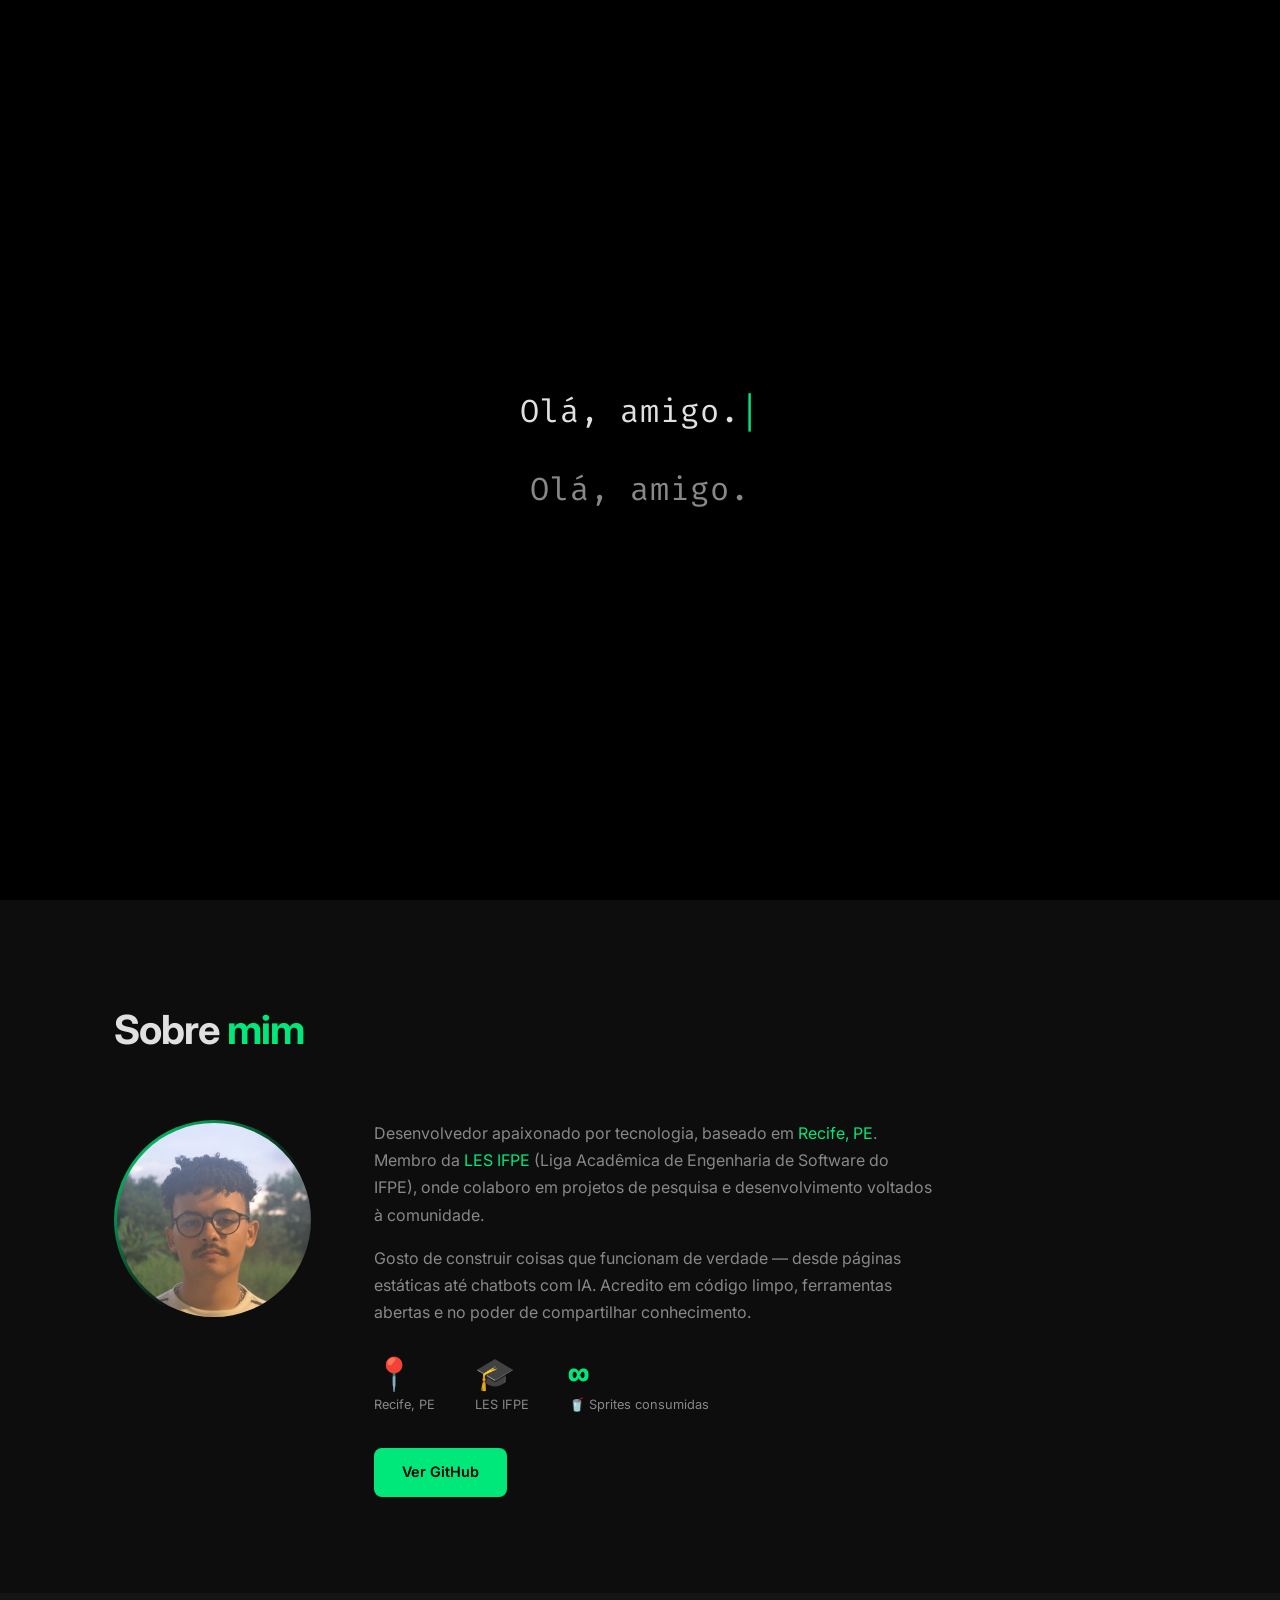
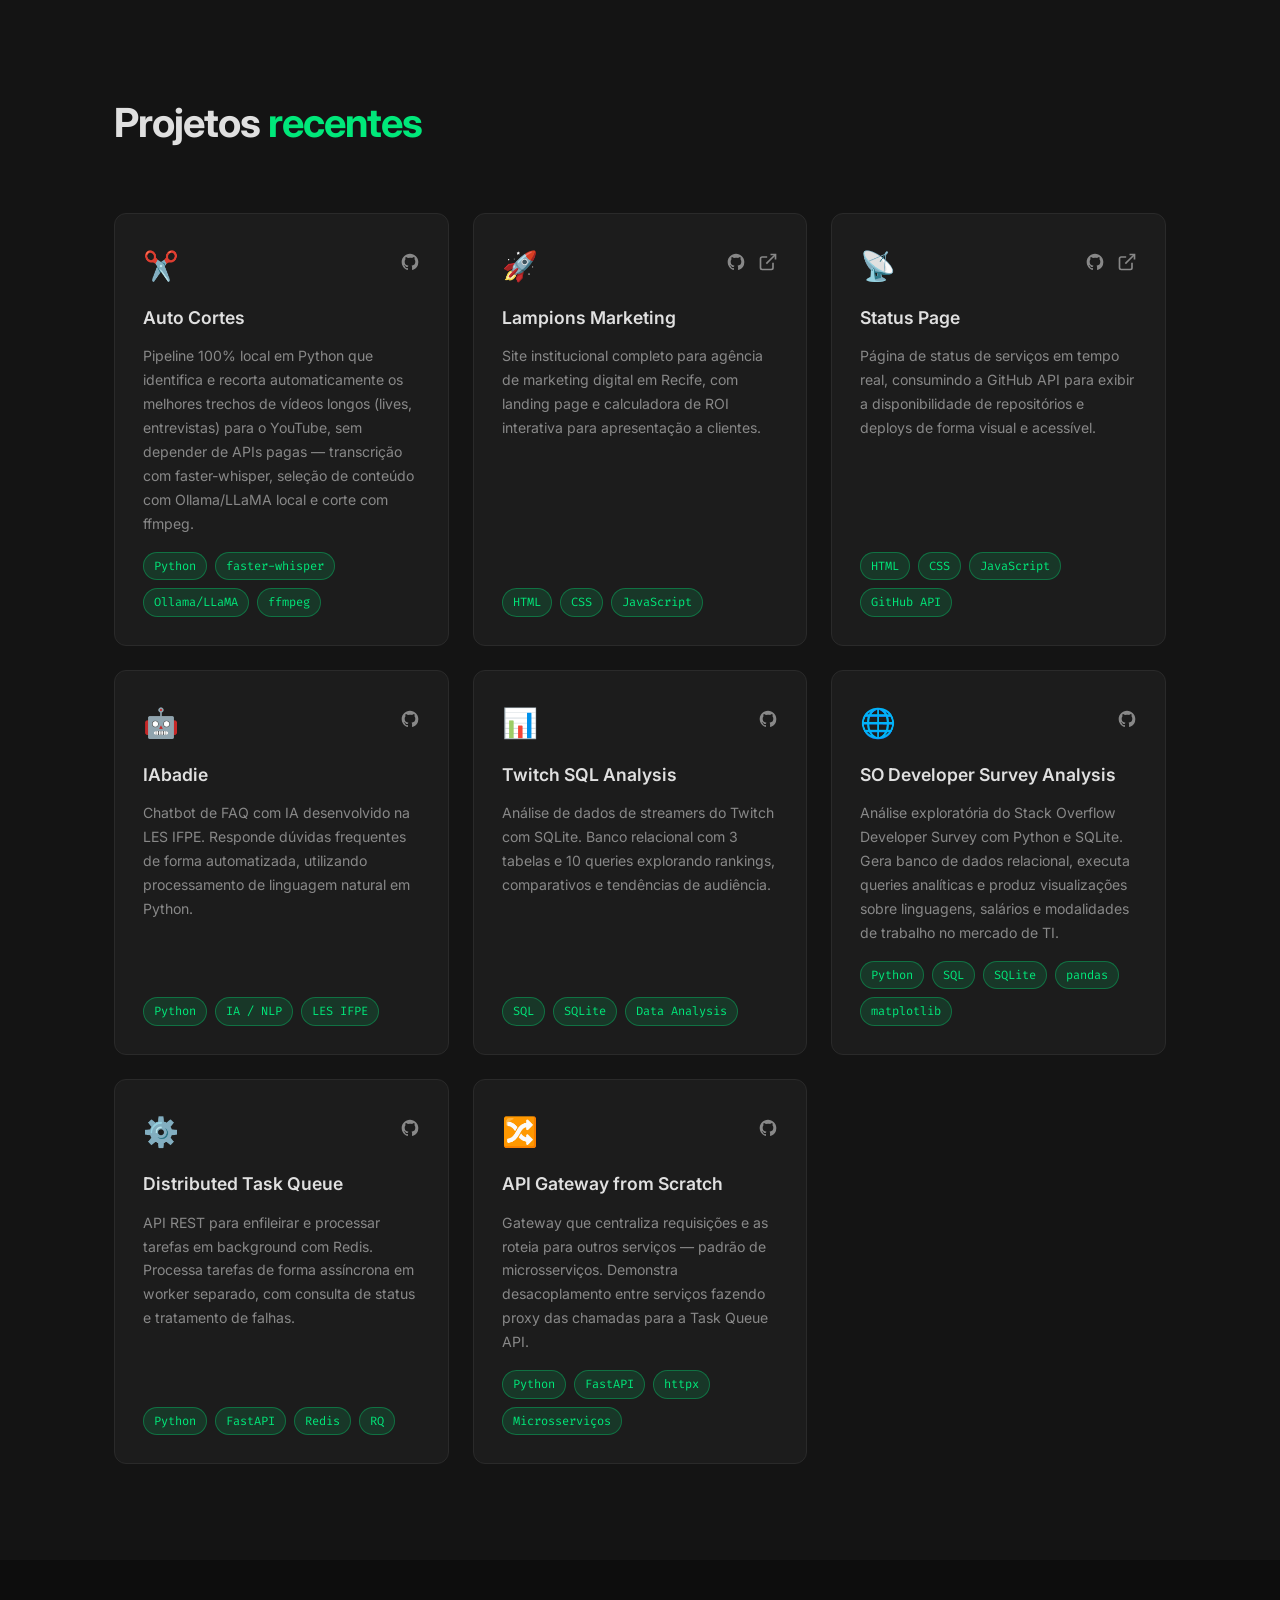
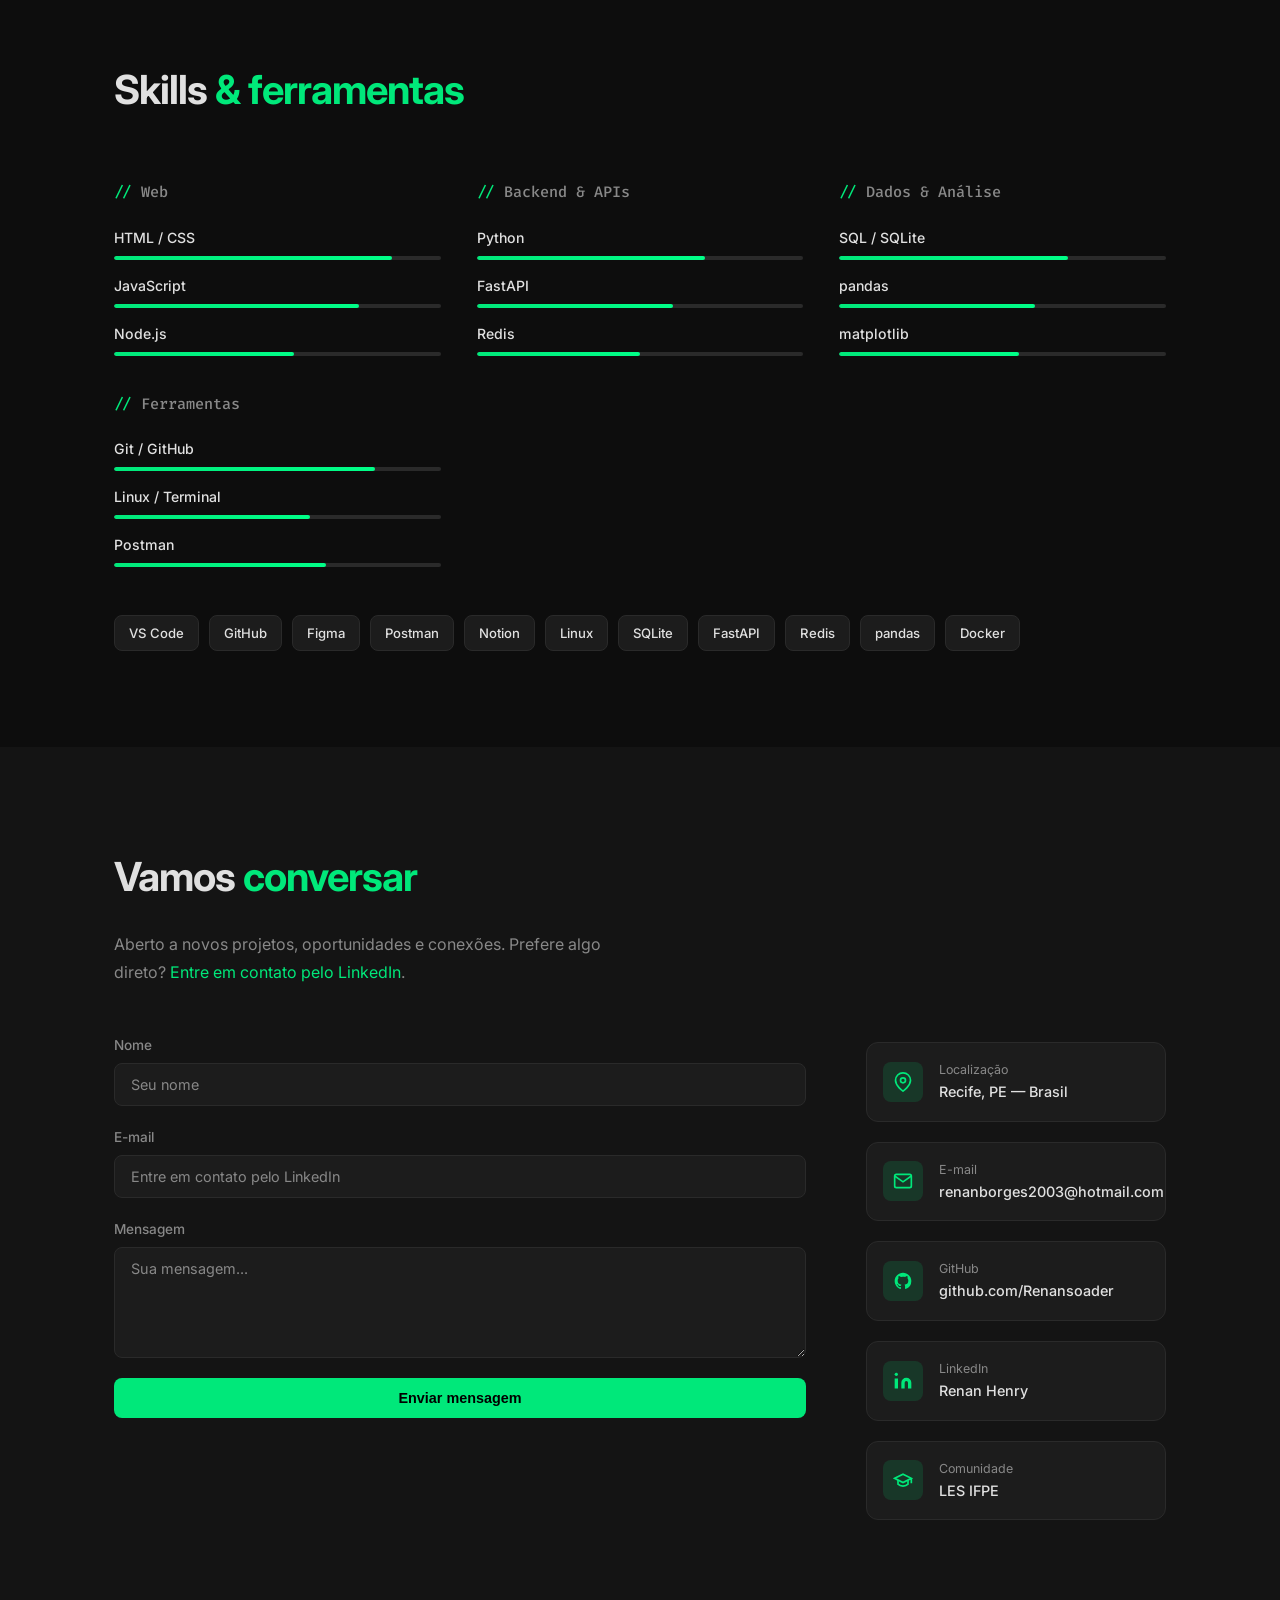
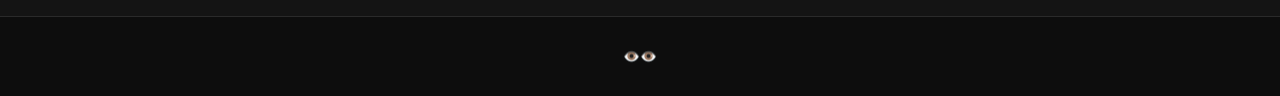
==== commit cad03018: "feat: adiciona projeto Auto Cortes ao portfolio" ====
--- a/index.html
+++ b/index.html
@@ -101,6 +101,25 @@
 
         <article class="card" data-aos>
           <div class="card__header">
+            <span class="card__icon">✂️</span>
+            <div class="card__links">
+              <a href="https://github.com/Renansoader/auto-cortes" target="_blank" rel="noopener" aria-label="GitHub">
+                <svg viewBox="0 0 24 24" fill="currentColor" width="20" height="20"><path d="M12 2C6.477 2 2 6.484 2 12.017c0 4.425 2.865 8.18 6.839 9.504.5.092.682-.217.682-.483 0-.237-.008-.868-.013-1.703-2.782.605-3.369-1.343-3.369-1.343-.454-1.158-1.11-1.466-1.11-1.466-.908-.62.069-.608.069-.608 1.003.07 1.531 1.032 1.531 1.032.892 1.53 2.341 1.088 2.91.832.092-.647.35-1.088.636-1.338-2.22-.253-4.555-1.113-4.555-4.951 0-1.093.39-1.988 1.029-2.688-.103-.253-.446-1.272.098-2.65 0 0 .84-.27 2.75 1.026A9.564 9.564 0 0112 6.844c.85.004 1.705.115 2.504.337 1.909-1.296 2.747-1.027 2.747-1.027.546 1.379.202 2.398.1 2.651.64.7 1.028 1.595 1.028 2.688 0 3.848-2.339 4.695-4.566 4.943.359.309.678.92.678 1.855 0 1.338-.012 2.419-.012 2.747 0 .268.18.58.688.482A10.019 10.019 0 0022 12.017C22 6.484 17.522 2 12 2z"/></svg>
+              </a>
+            </div>
+          </div>
+          <h3 class="card__title">Auto Cortes</h3>
+          <p class="card__desc">Pipeline 100% local em Python que identifica e recorta automaticamente os melhores trechos de vídeos longos (lives, entrevistas) para o YouTube, sem depender de APIs pagas — transcrição com faster-whisper, seleção de conteúdo com Ollama/LLaMA local e corte com ffmpeg.</p>
+          <div class="card__tags">
+            <span class="tag">Python</span>
+            <span class="tag">faster-whisper</span>
+            <span class="tag">Ollama/LLaMA</span>
+            <span class="tag">ffmpeg</span>
+          </div>
+        </article>
+
+        <article class="card" data-aos>
+          <div class="card__header">
             <span class="card__icon">🚀</span>
             <div class="card__links">
               <a href="https://github.com/Renansoader/Lampions" target="_blank" rel="noopener" aria-label="GitHub">
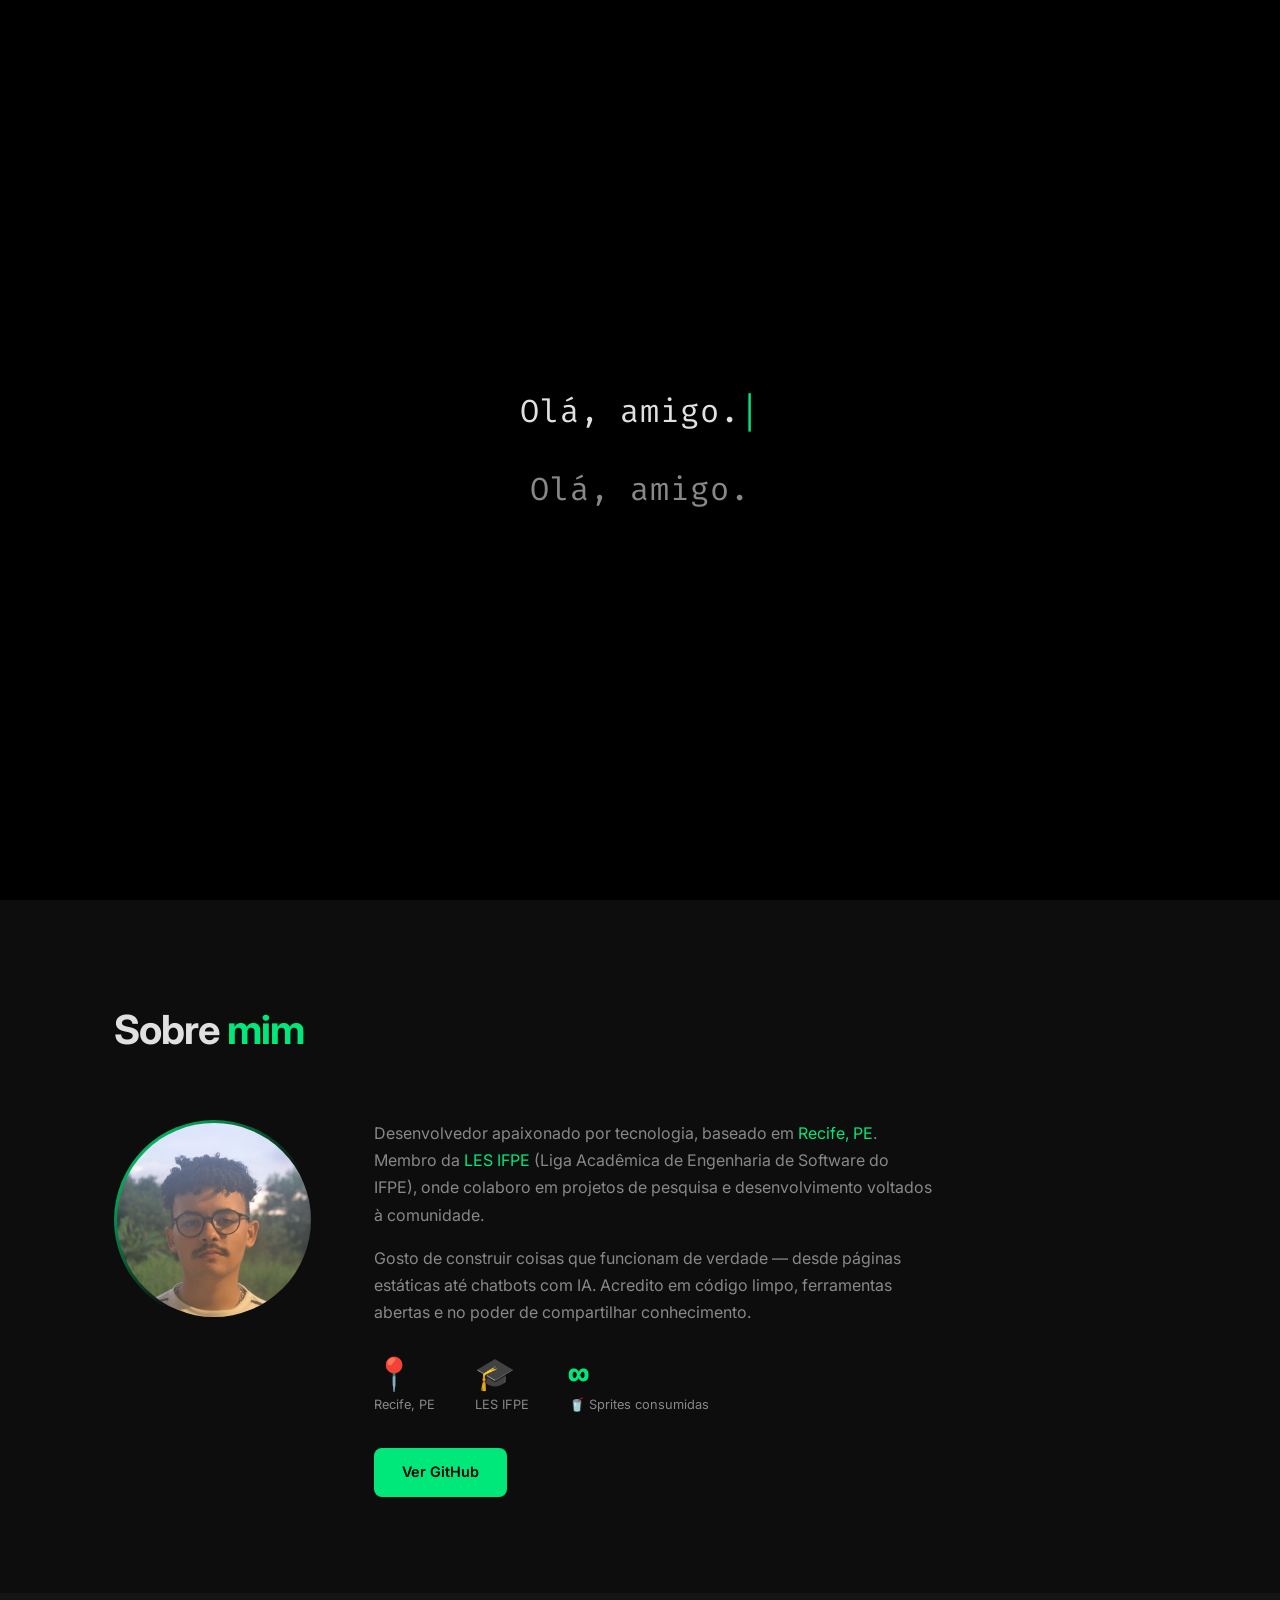
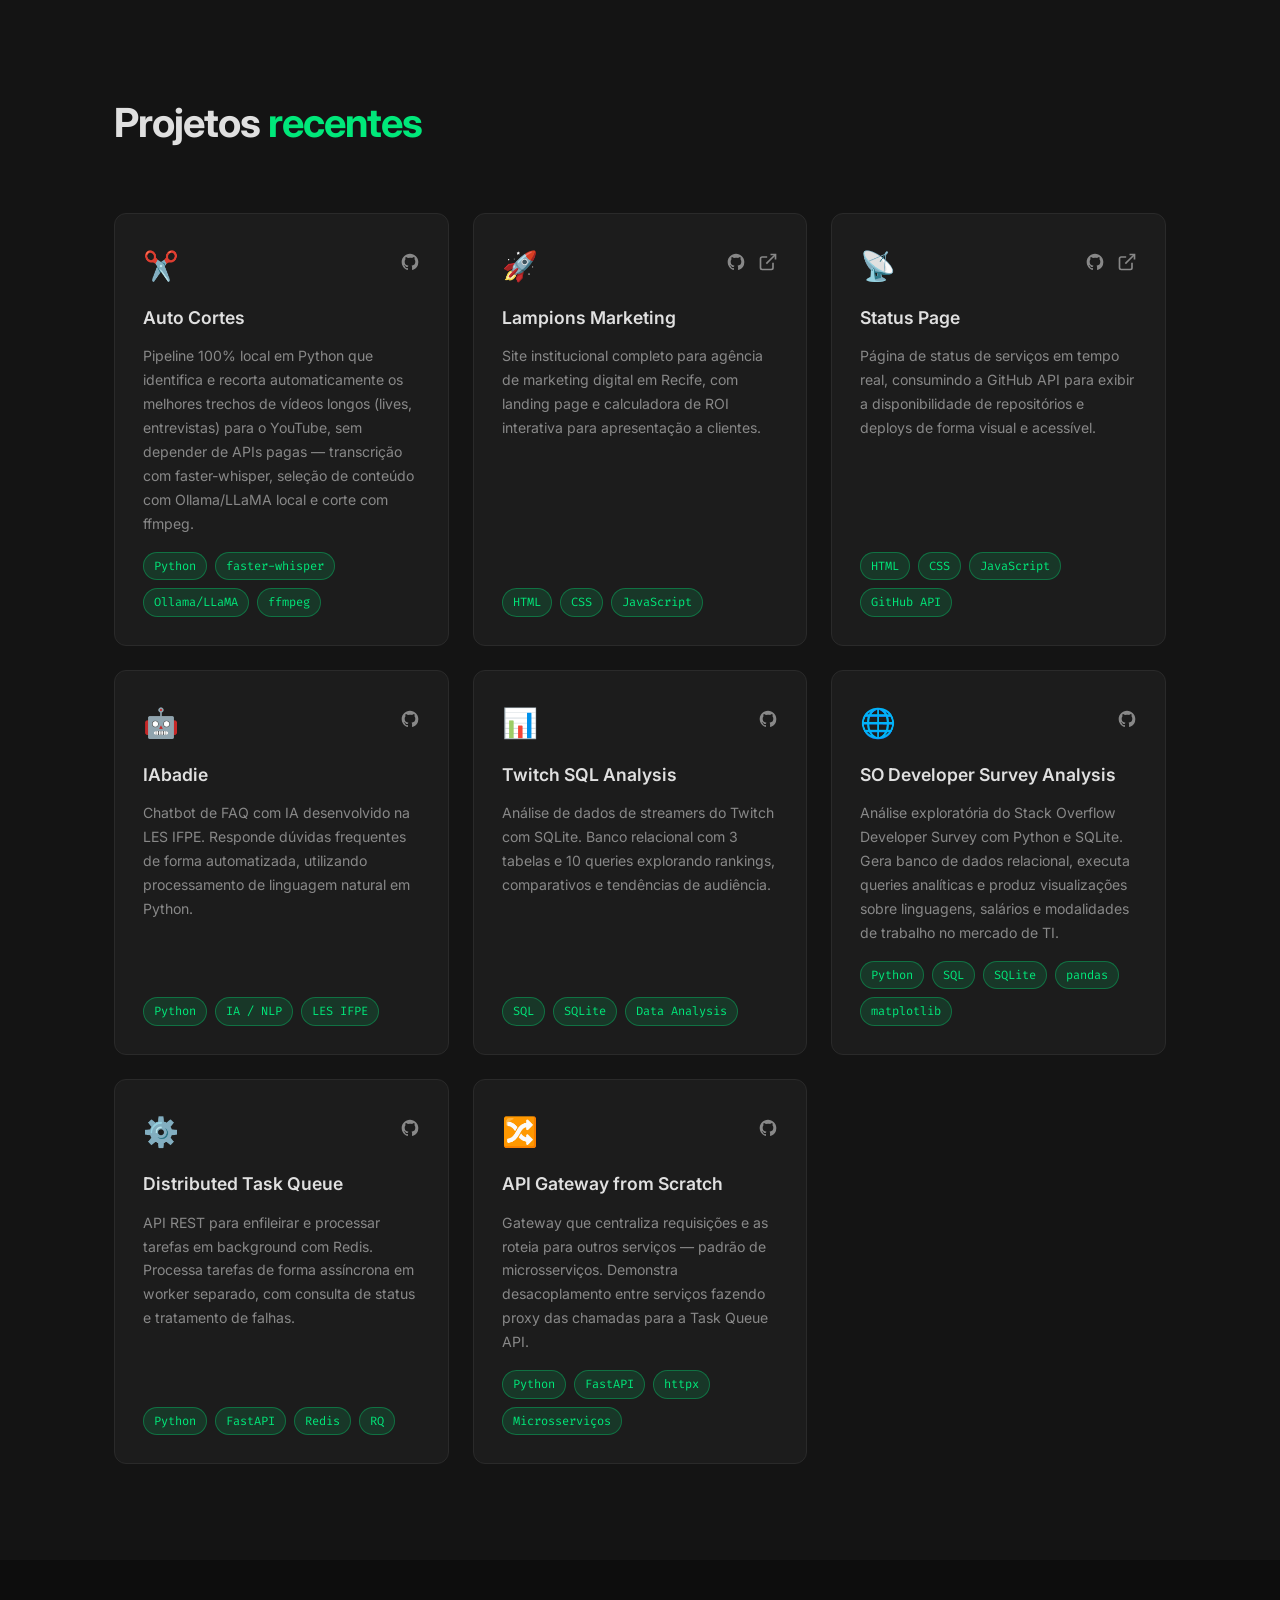
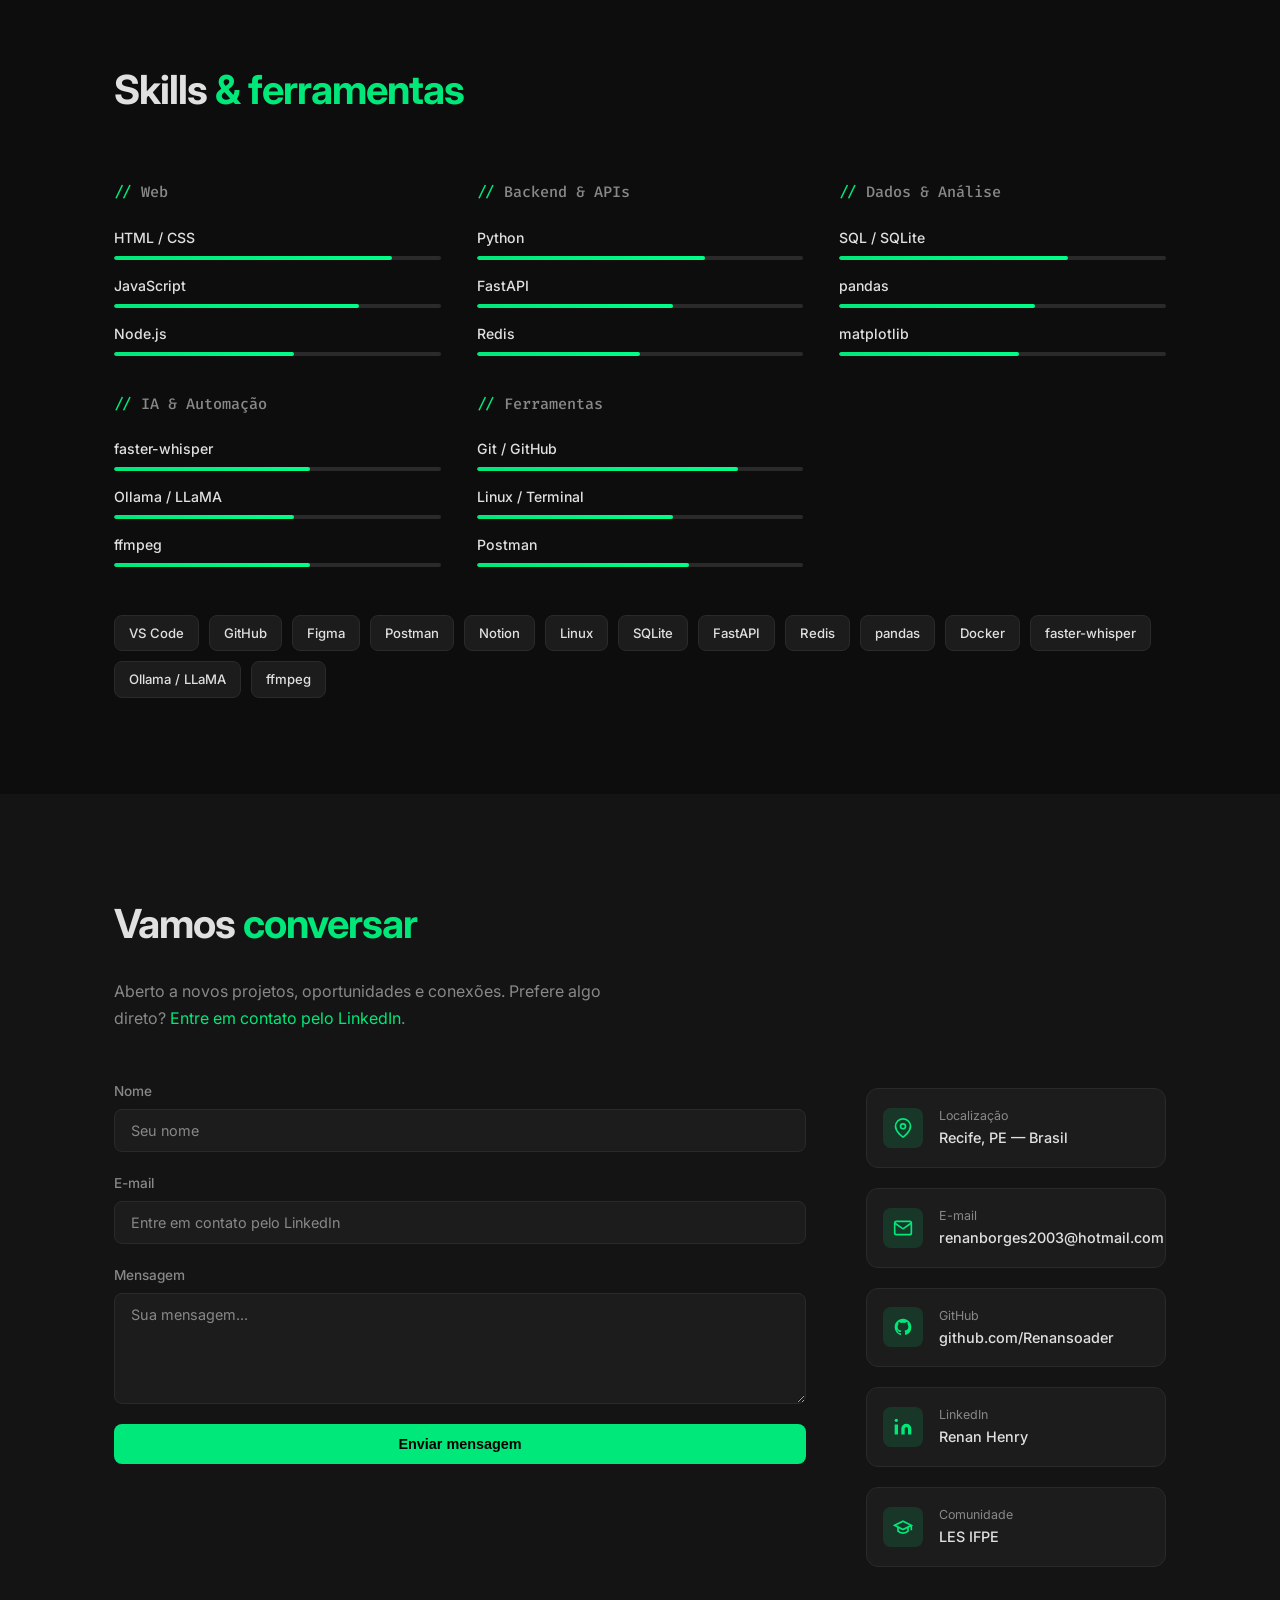
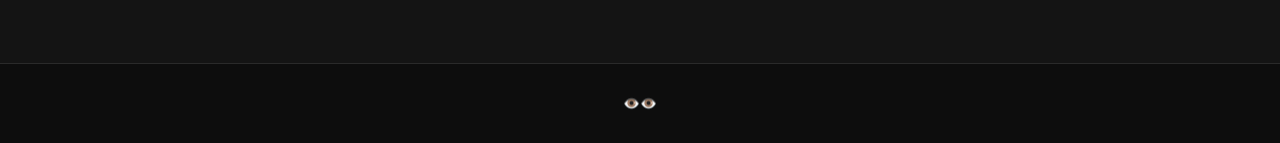
==== commit 217ce6db: "feat: adiciona skills de IA/automacao do projeto Auto Cortes" ====
--- a/index.html
+++ b/index.html
@@ -327,6 +327,26 @@
 
         <div class="skill-group" data-aos>
           <h3 class="skill-group__title">
+            <span class="accent">//</span> IA &amp; Automação
+          </h3>
+          <ul class="skill-list">
+            <li class="skill-item">
+              <span class="skill-item__name">faster-whisper</span>
+              <div class="skill-bar"><div class="skill-bar__fill" style="--w:60%"></div></div>
+            </li>
+            <li class="skill-item">
+              <span class="skill-item__name">Ollama / LLaMA</span>
+              <div class="skill-bar"><div class="skill-bar__fill" style="--w:55%"></div></div>
+            </li>
+            <li class="skill-item">
+              <span class="skill-item__name">ffmpeg</span>
+              <div class="skill-bar"><div class="skill-bar__fill" style="--w:60%"></div></div>
+            </li>
+          </ul>
+        </div>
+
+        <div class="skill-group" data-aos>
+          <h3 class="skill-group__title">
             <span class="accent">//</span> Ferramentas
           </h3>
           <ul class="skill-list">
@@ -359,6 +379,9 @@
         <span class="badge">Redis</span>
         <span class="badge">pandas</span>
         <span class="badge">Docker</span>
+        <span class="badge">faster-whisper</span>
+        <span class="badge">Ollama / LLaMA</span>
+        <span class="badge">ffmpeg</span>
       </div>
     </div>
   </section>
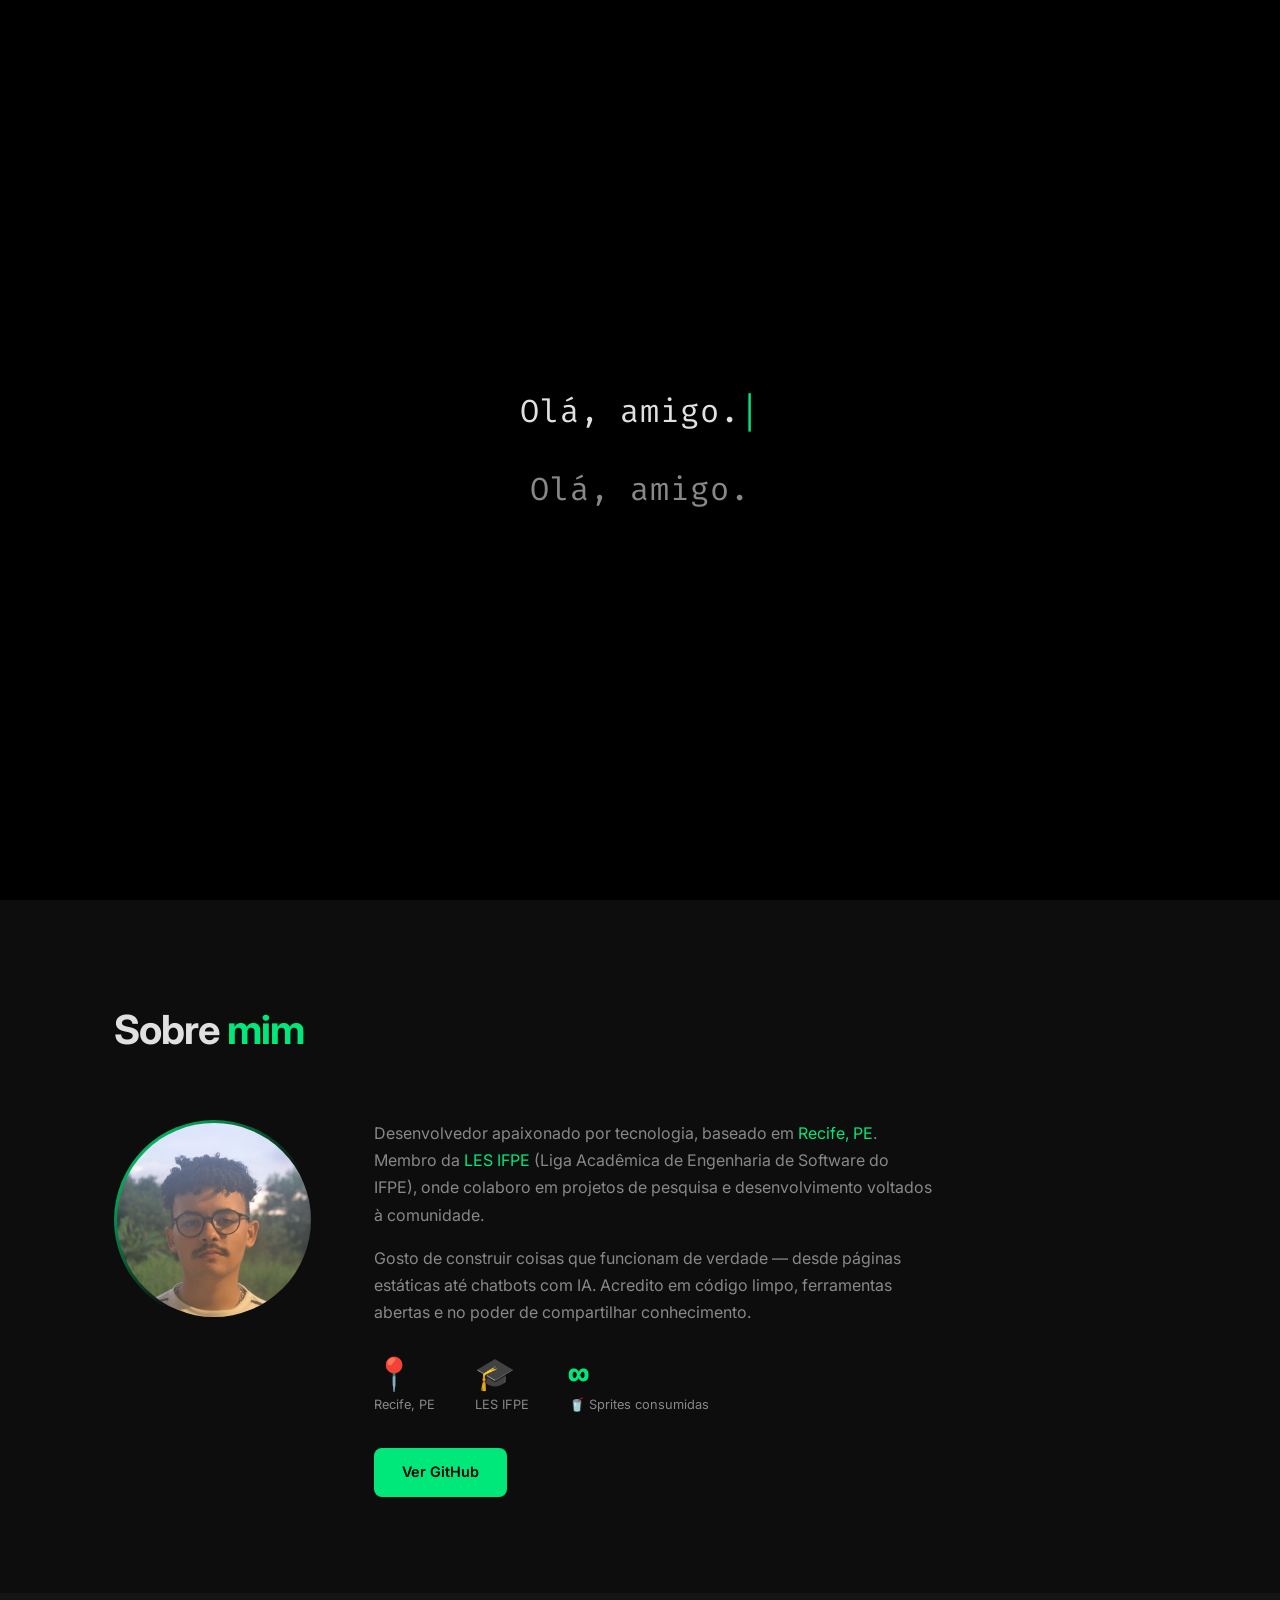
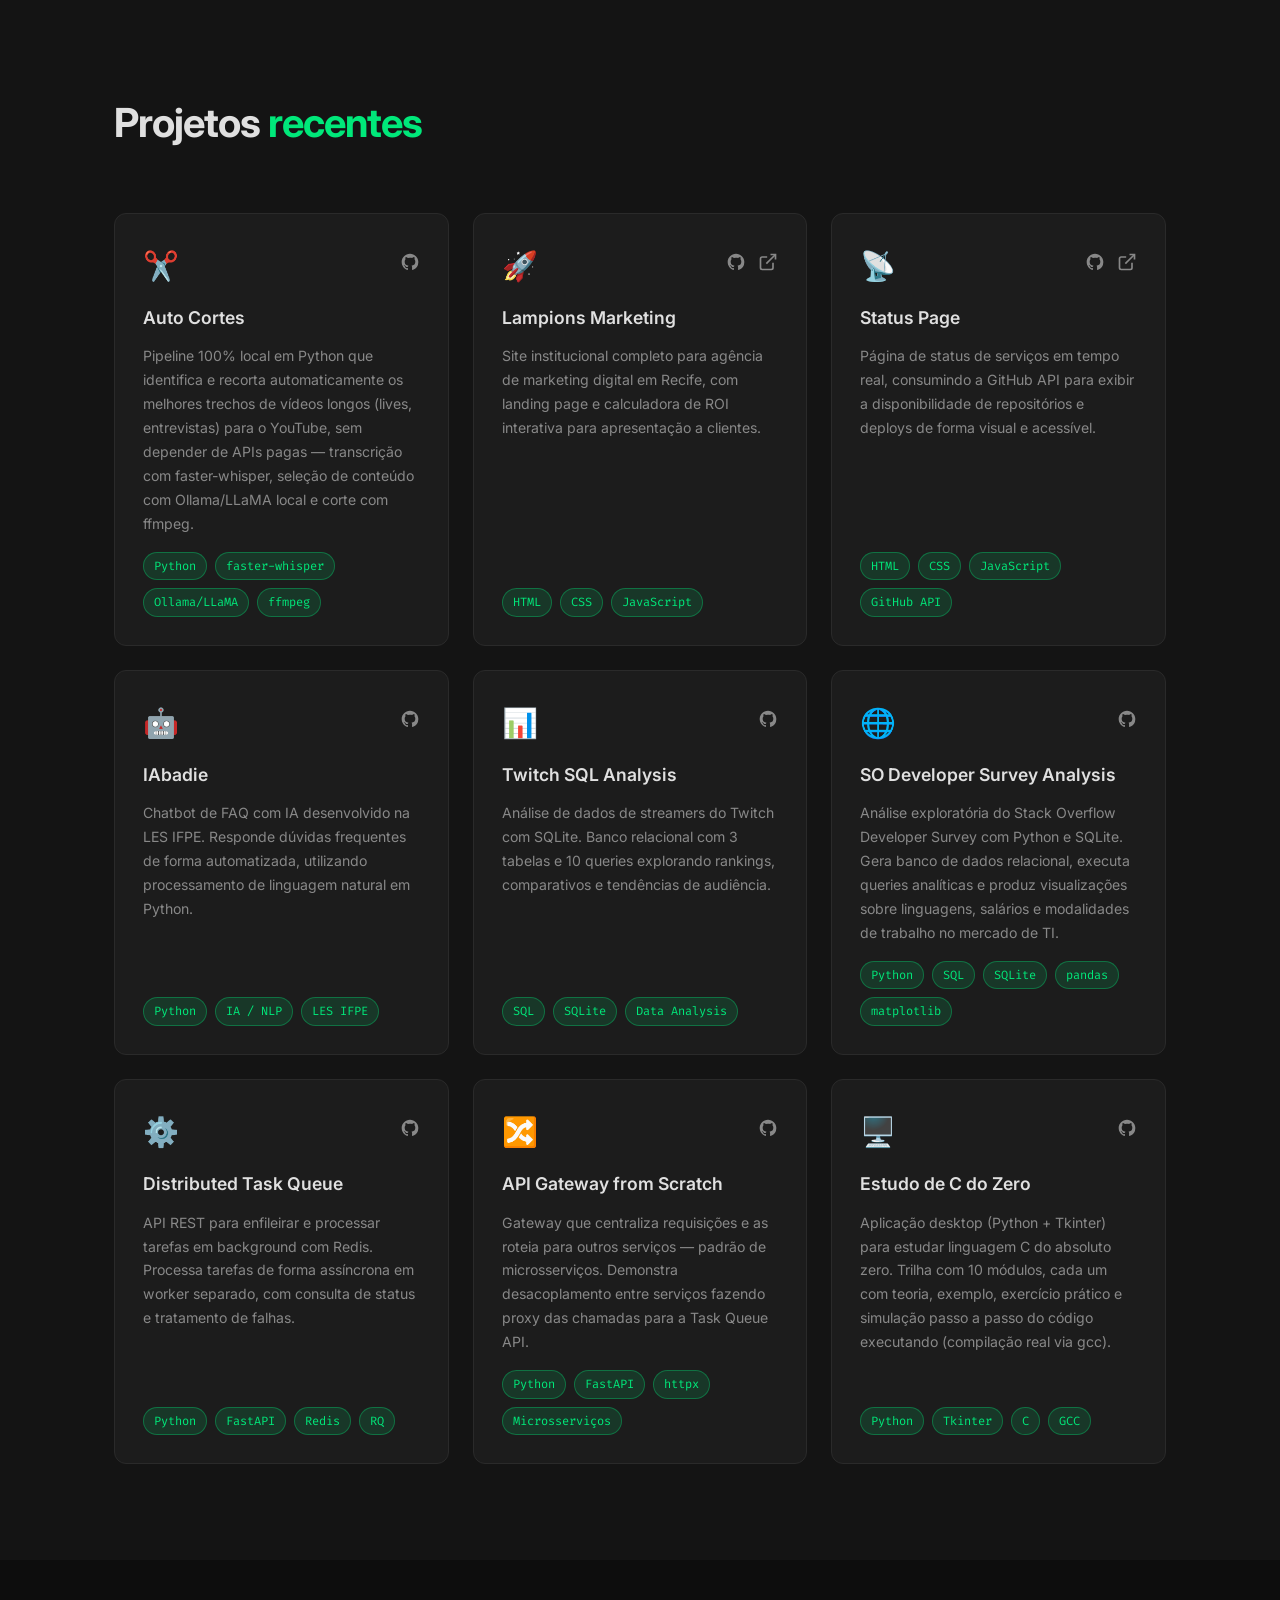
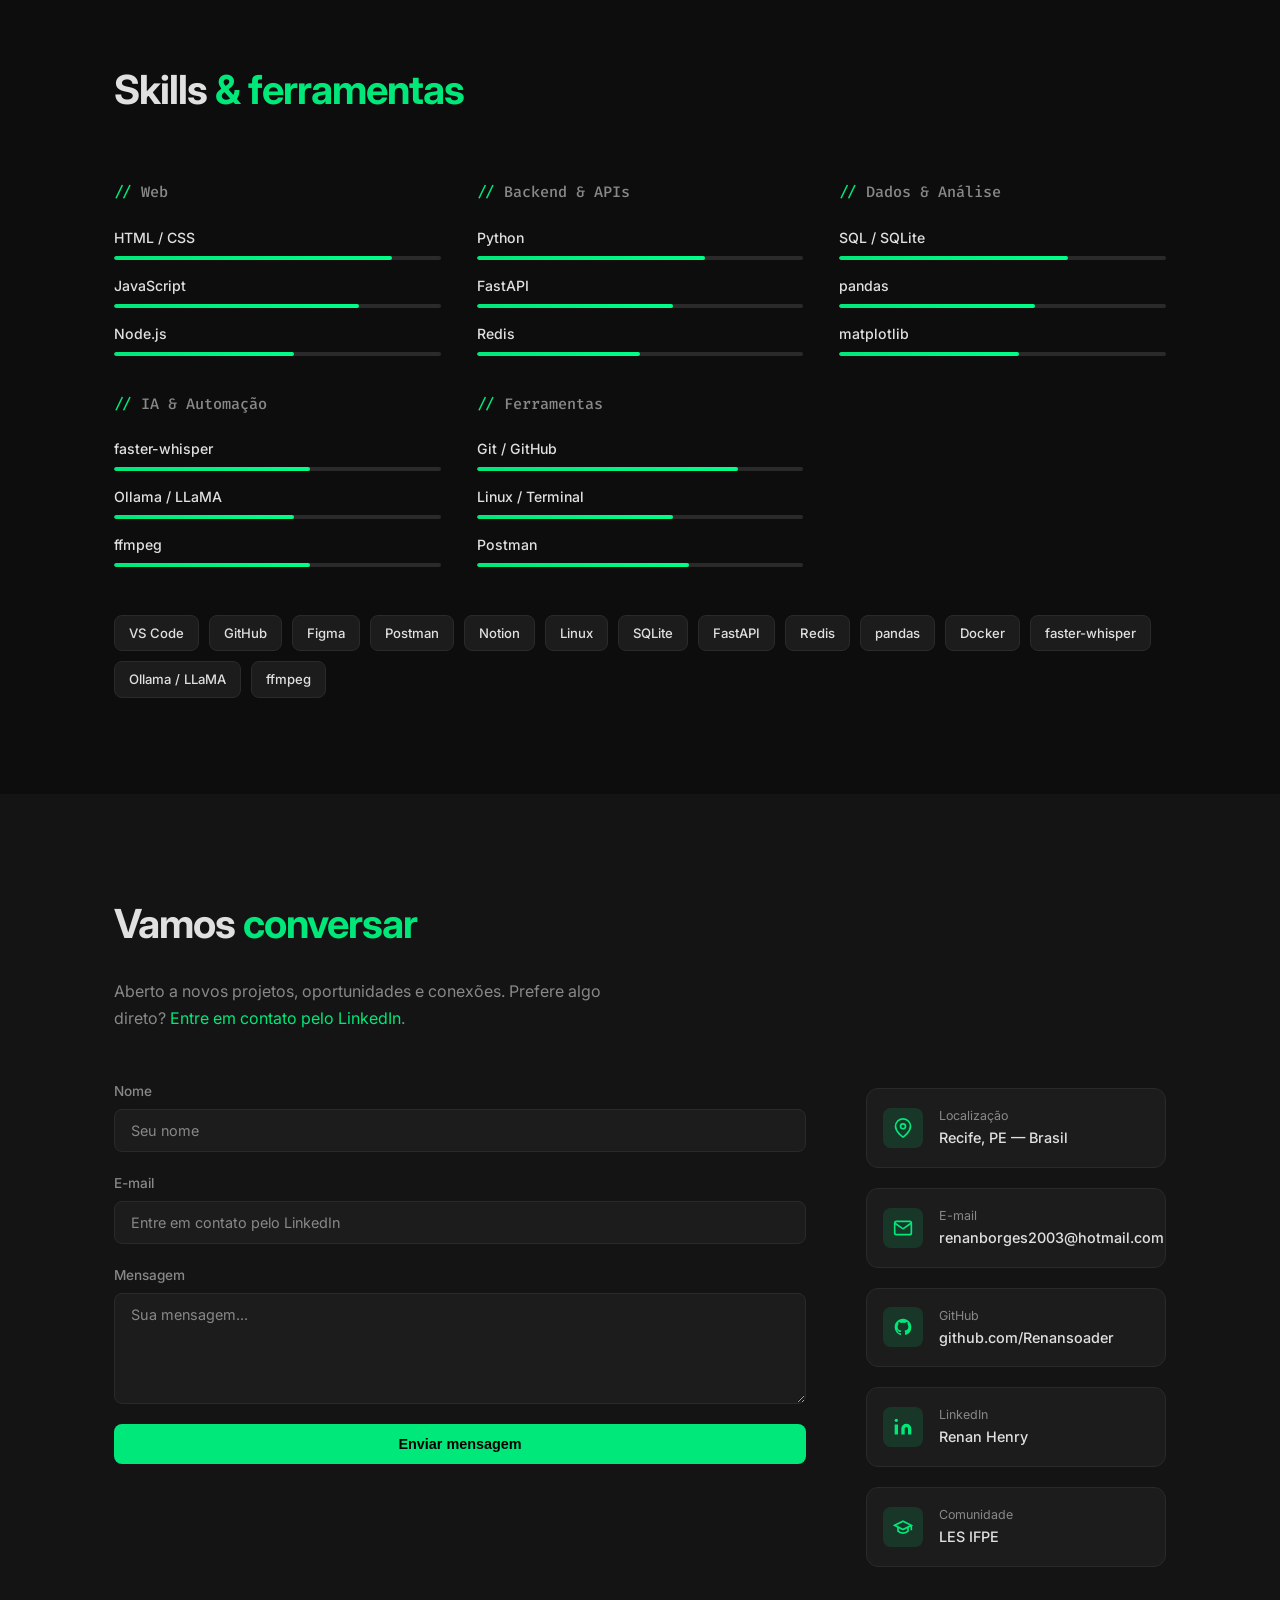
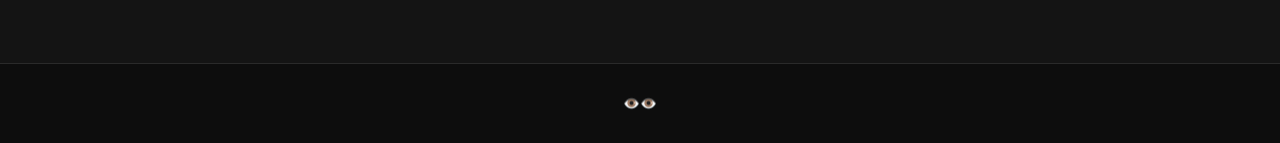
==== commit 99233c66: "Adiciona card do projeto estudo-c-app" ====
--- a/index.html
+++ b/index.html
@@ -255,6 +255,25 @@
           </div>
         </article>
 
+        <article class="card" data-aos>
+          <div class="card__header">
+            <span class="card__icon">🖥️</span>
+            <div class="card__links">
+              <a href="https://github.com/Renansoader/estudo-c-app" target="_blank" rel="noopener" aria-label="GitHub">
+                <svg viewBox="0 0 24 24" fill="currentColor" width="20" height="20"><path d="M12 2C6.477 2 2 6.484 2 12.017c0 4.425 2.865 8.18 6.839 9.504.5.092.682-.217.682-.483 0-.237-.008-.868-.013-1.703-2.782.605-3.369-1.343-3.369-1.343-.454-1.158-1.11-1.466-1.11-1.466-.908-.62.069-.608.069-.608 1.003.07 1.531 1.032 1.531 1.032.892 1.53 2.341 1.088 2.91.832.092-.647.35-1.088.636-1.338-2.22-.253-4.555-1.113-4.555-4.951 0-1.093.39-1.988 1.029-2.688-.103-.253-.446-1.272.098-2.65 0 0 .84-.27 2.75 1.026A9.564 9.564 0 0112 6.844c.85.004 1.705.115 2.504.337 1.909-1.296 2.747-1.027 2.747-1.027.546 1.379.202 2.398.1 2.651.64.7 1.028 1.595 1.028 2.688 0 3.848-2.339 4.695-4.566 4.943.359.309.678.92.678 1.855 0 1.338-.012 2.419-.012 2.747 0 .268.18.58.688.482A10.019 10.019 0 0022 12.017C22 6.484 17.522 2 12 2z"/></svg>
+              </a>
+            </div>
+          </div>
+          <h3 class="card__title">Estudo de C do Zero</h3>
+          <p class="card__desc">Aplicação desktop (Python + Tkinter) para estudar linguagem C do absoluto zero. Trilha com 10 módulos, cada um com teoria, exemplo, exercício prático e simulação passo a passo do código executando (compilação real via gcc).</p>
+          <div class="card__tags">
+            <span class="tag">Python</span>
+            <span class="tag">Tkinter</span>
+            <span class="tag">C</span>
+            <span class="tag">GCC</span>
+          </div>
+        </article>
+
       </div>
     </div>
   </section>
